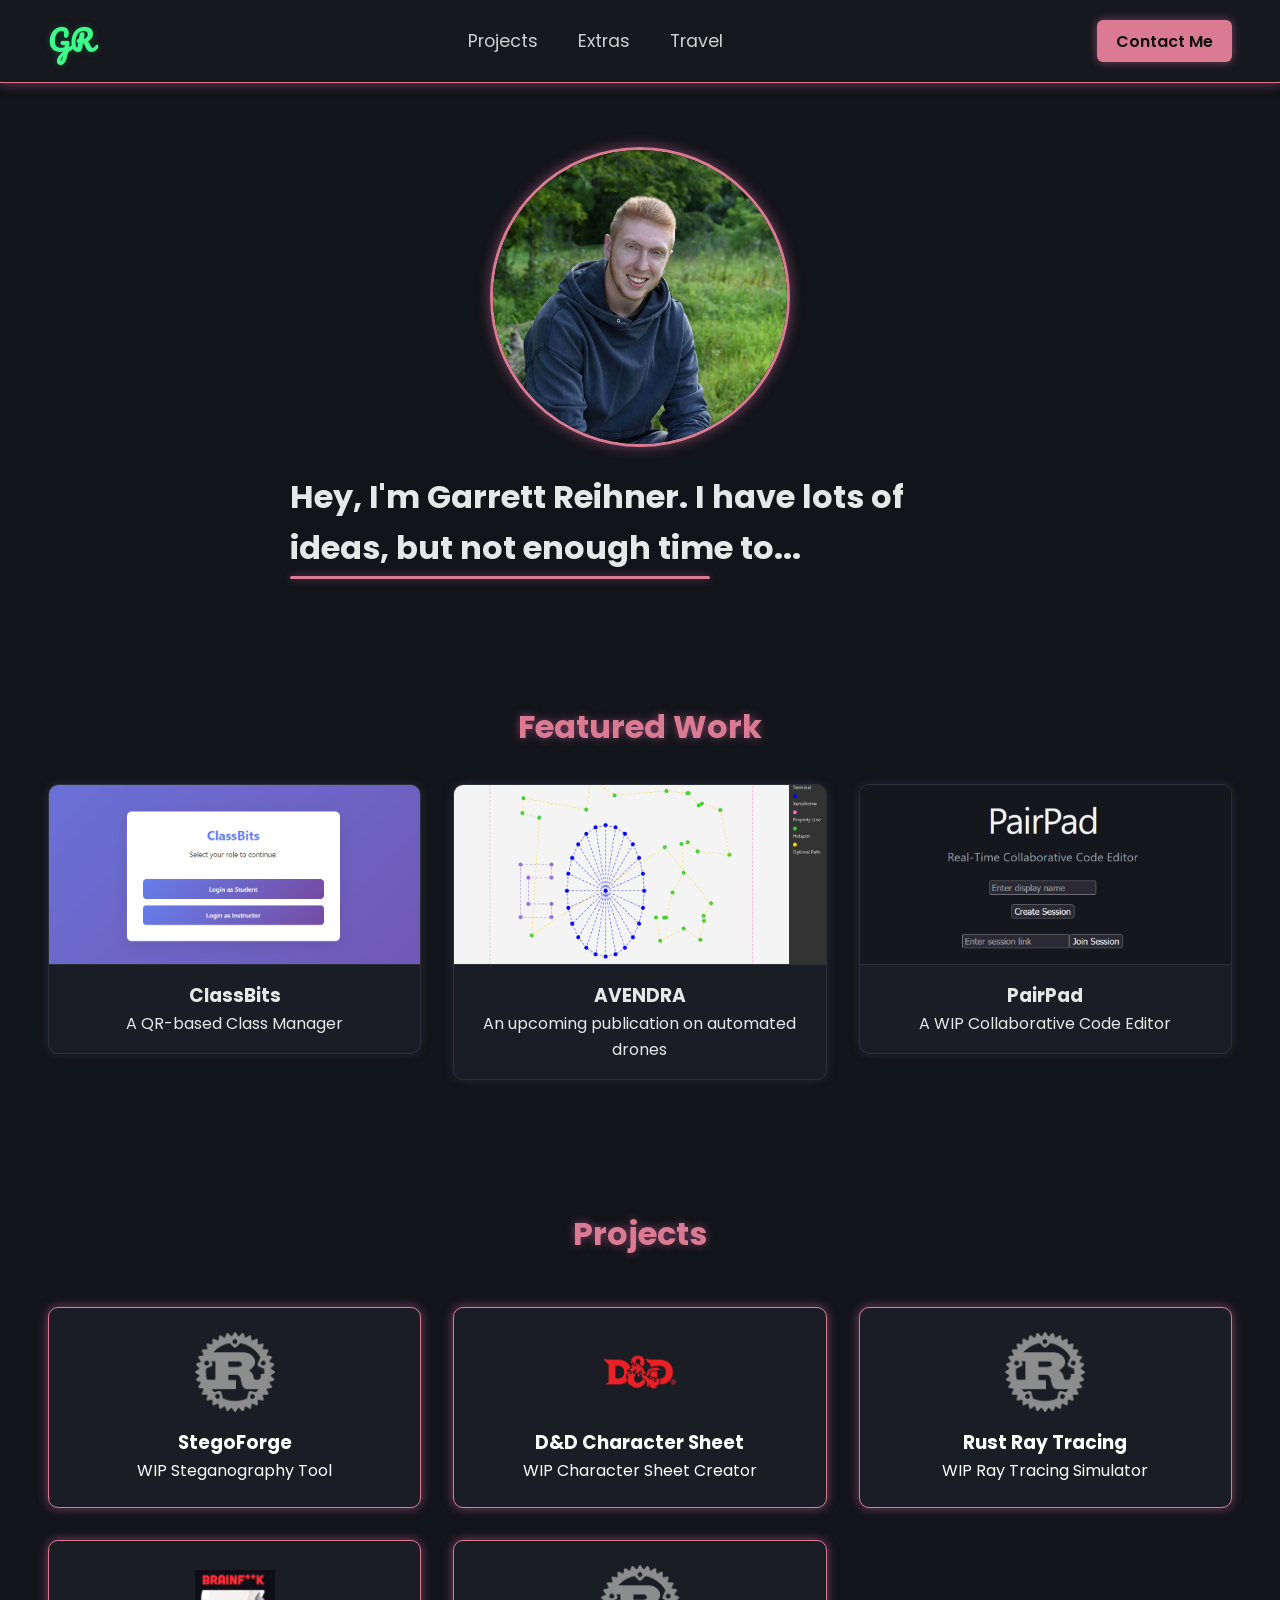
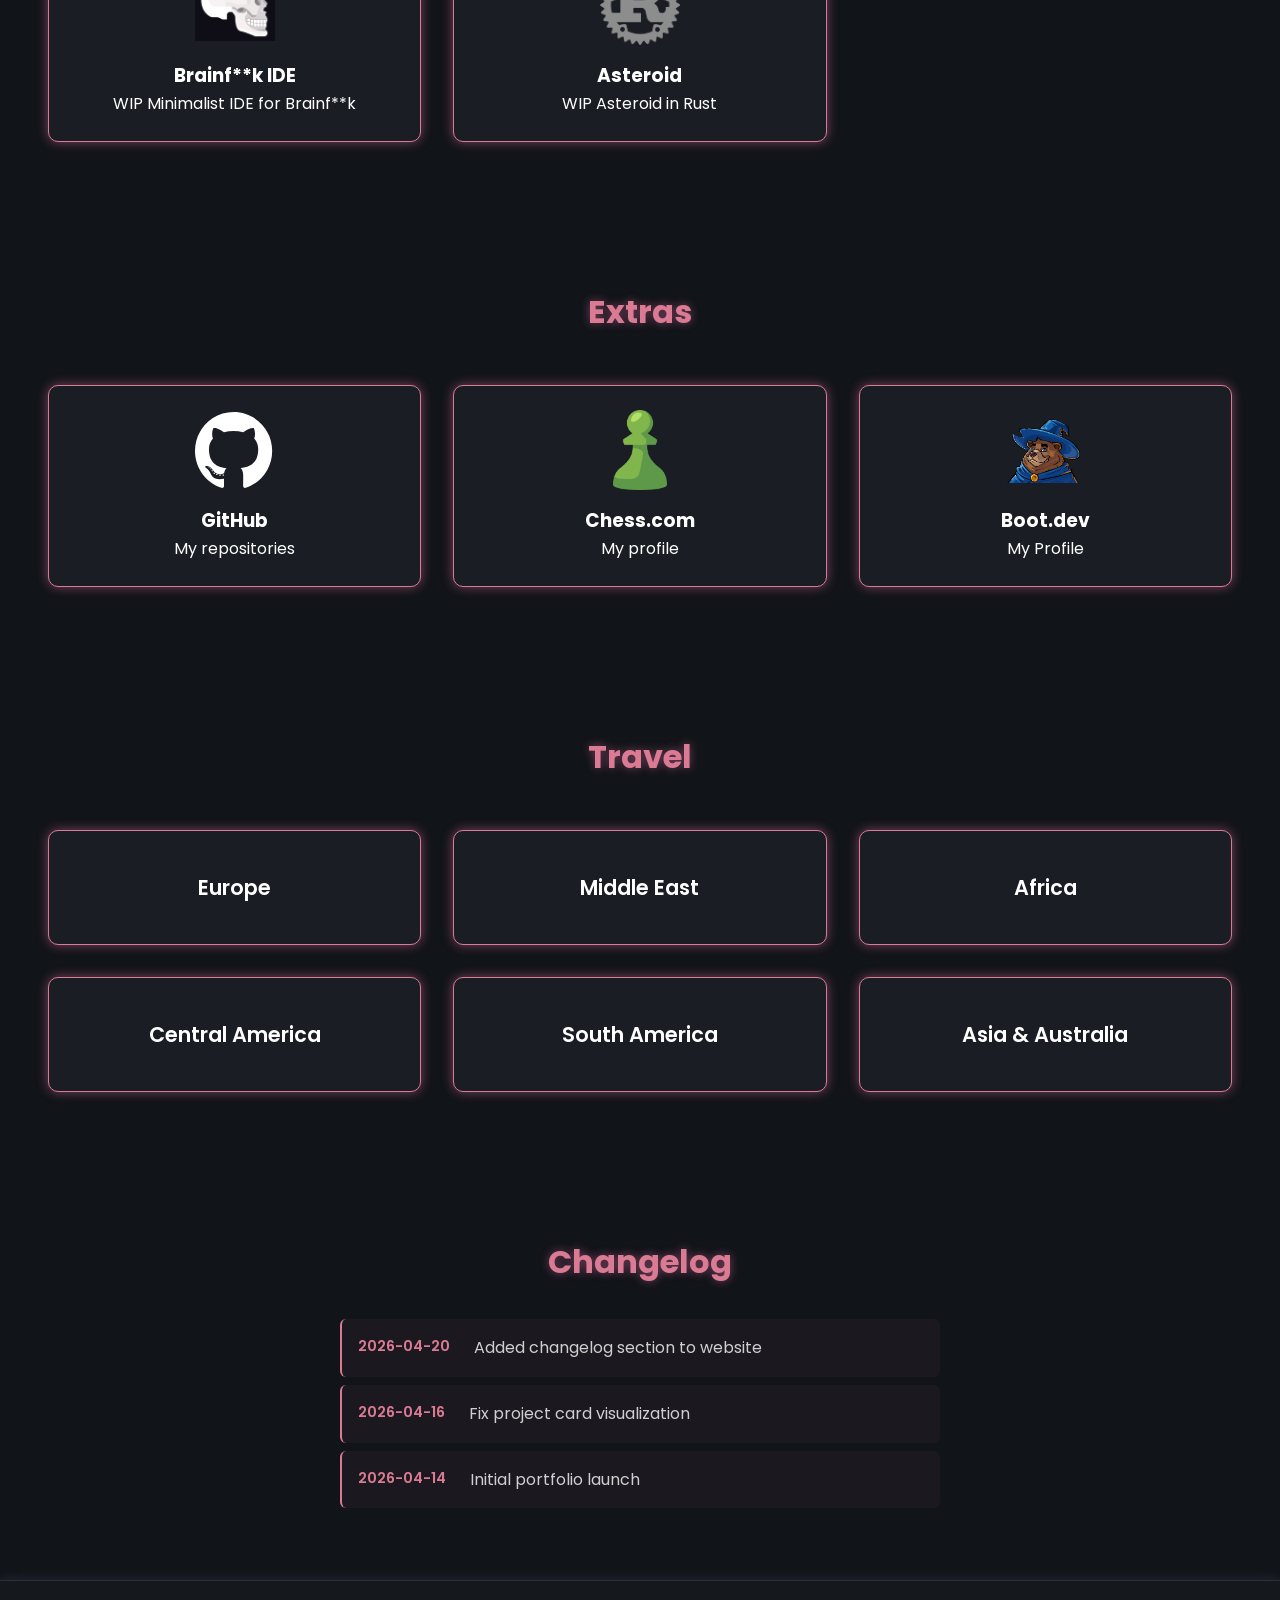
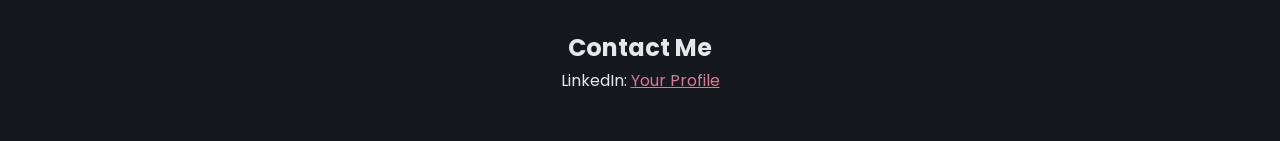
==== index.html @ 6e87d79a "Added a Changelog section" ====
<!DOCTYPE html>
<html lang="en">
<head>
    <meta charset="UTF-8">
    <meta name="viewport" content="width=device-width, initial-scale=1.0">
    <title>Garrett Reihner • Portfolio</title>
    <link rel="stylesheet" href="style.css">
</head>

<body>

    <!-- NAVBAR -->
    <nav class="navbar">
        <div class="nav-left">
            <div class="logo">GR</div>
        </div>

        <ul class="nav-center">
            <li><a href="#projects" class="nav-link">Projects</a></li>
            <li><a href="#extras" class="nav-link">Extras</a></li>
            <li><a href="#travel" class="nav-link">Travel</a></li>
        </ul>

        <div class="nav-right">
            <a href="#contact" class="contact-btn">Contact Me</a>
        </div>
    </nav>

    <!-- HERO SECTION -->
    <header class="hero">
        <div class="hero-content">
            <img src="garrett.jpg" alt="Garrett Reihner" class="hero-photo">
            <h1 class="hero-title">Hey, I'm Garrett Reihner. I have lots of ideas, but not enough time to...</h1>
        </div>
    </header>

    <!-- FEATURED WORK / ABOUT ME -->
    <section id="featured" class="section">
        <h2 class="section-title">Featured Work</h2>

        <div class="featured-grid">
            <a href="https://github.com/SC0R9I0N/qr-class-manager" class="featured-link">
                <div class="featured-card">
                    <img src="classbits.png" class="featured-img">
                    <div class="featured-info">
                        <h3>ClassBits</h3>
                        <p>A QR-based Class Manager</p>
                    </div>
                </div>
            </a>

            <a href="https://github.com/SC0R9I0N/AVENDRA-source-code" class="featured-link">
                <div class="featured-card">
                    <img src="avendra.png" class="featured-img">
                    <div class="featured-info">
                        <h3>AVENDRA</h3>
                        <p>An upcoming publication on automated drones</p>
                    </div>
                </div>
            </a>

            <a href="https://github.com/SC0R9I0N/PairPad" class="featured-link">
                <div class="featured-card">
                    <img src="pairpad.png" class="featured-img">
                    <div class="featured-info">
                        <h3>PairPad</h3>
                        <p>A WIP Collaborative Code Editor</p>
                    </div>
                </div>
            </a>
        </div>
    </section>

    <!-- PROJECTS -->
    <section id="projects" class="section">
        <h2 class="section-title">Projects</h2>

        <div class="card-grid">
            <a href="https://github.com/SC0R9I0N/StegoForge" class="card">
                <img src="rust.png" class="card-logo">
                <h3>StegoForge</h3>
                <p>WIP Steganography Tool</p>
            </a>

            <a href="https://github.com/SC0R9I0N/DND-character-creator" class="card">
                <img src="dnd-logo.png" class="card-logo">
                <h3>D&D Character Sheet</h3>
                <p>WIP Character Sheet Creator</p>
            </a>

            <a href="https://github.com/SC0R9I0N/ray-tracing-rust" class="card">
                <img src="rust.png" class="card-logo">
                <h3>Rust Ray Tracing</h3>
                <p>WIP Ray Tracing Simulator</p>
            </a>

            <a href="https://github.com/SC0R9I0N/Brainfuck-IDE" class="card">
                <img src="brainf.png" class="card-logo">
                <h3>Brainf**k IDE</h3>
                <p>WIP Minimalist IDE for Brainf**k</p>
            </a>

            <a href="https://github.com/SC0R9I0N/asteroid-rust" class="card">
                <img src="rust.png" class="card-logo">
                <h3>Asteroid</h3>
                <p>WIP Asteroid in Rust</p>
            </a>
        </div>
    </section>

    <!-- EXTRAS -->
    <section id="extras" class="section">
        <h2 class="section-title">Extras</h2>

        <div class="card-grid">
            <a href="https://github.com/SC0R9I0N" class="card">
                <img src="github.svg" class="card-logo">
                <h3>GitHub</h3>
                <p>My repositories</p>
            </a>

            <a href="https://www.chess.com/member/sc0r9i0n" class="card">
                <img src="chess.png" class="card-logo">
                <h3>Chess.com</h3>
                <p>My profile</p>
            </a>

            <a href="https://www.boot.dev/u/sc0r9i0n" class="card">
                <img src="bootdev.png" class="card-logo">
                <h3>Boot.dev</h3>
                <p>My Profile</p>
            </a>
        </div>
    </section>

    <!-- TRAVEL -->
    <section id="travel" class="section">
        <h2 class="section-title">Travel</h2>

        <div class="card-grid">
            <a href="work.html" class="card travel-card">Europe</a>
            <a href="work.html" class="card travel-card">Middle East</a>
            <a href="work.html" class="card travel-card">Africa</a>
            <a href="work.html" class="card travel-card">Central America</a>
            <a href="work.html" class="card travel-card">South America</a>
            <a href="work.html" class="card travel-card">Asia & Australia</a>
        </div>
    </section>

    <!-- CHANGELOG -->
    <section id="changelog" class="section">
        <h2 class="section-title">Changelog</h2>

        <div class="changelog">
            <div class="changelog-entry">
                <div class="changelog-date">2026-04-20</div>
                <div class="changelog-description">Added changelog section to website</div>
            </div>
            <div class="changelog-entry">
                <div class="changelog-date">2026-04-16</div>
                <div class="changelog-description">Fix project card visualization</div>
            </div>
            <div class="changelog-entry">
                <div class="changelog-date">2026-04-14</div>
                <div class="changelog-description">Initial portfolio launch</div>
            </div>
        </div>
    </section>

    <!-- CONTACT -->
    <footer id="contact" class="footer">
        <h2>Contact Me</h2>
        <p>LinkedIn: <a href="https://linkedin.com/in/garrett-reihner">Your Profile</a></p>
    </footer>

</body>
</html>
---- style.css ----
@import url('https://fonts.googleapis.com/css2?family=Pacifico&display=swap');
@import url('https://fonts.googleapis.com/css2?family=Poppins:wght@300;400;500;600&display=swap');
/* ------------------------------
   GLOBAL RESET + BASE STYLES
--------------------------------*/
* {
    margin: 0;
    padding: 0;
    box-sizing: border-box;
}

body {
    font-family: "Poppins", sans-serif;
    background: #111418; /* softer charcoal */
    color: #e4e9e7;
    line-height: 1.6;
    overflow-x: hidden;
}

img {
    max-width: 100%;
    display: block;
}

/* Softened neon palette */
:root {
    --soft-pink: #ffb3e1;
    --panel-bg: #1a1d23;
    --panel-border: #2a2f38;
    --rose-neon: #da7b93;
    --rose-glow: rgba(255, 122, 191, 0.45);
    --emerald-green: #3dfc89;
    --green-glow: #1a4a38;
}

/* ------------------------------
   NAVBAR
--------------------------------*/
.navbar {
    width: 100%;
    padding: 1.2rem 3rem;
    display: flex;
    justify-content: space-between;
    align-items: center;
    background: #15181d;
    border-bottom: 1px solid var(--rose-neon);
    box-shadow: 0 0 12px var(--rose-glow);
    position: sticky;
    top: 0;
    z-index: 1000;
}

.logo {
    font-family: "Pacifico", cursive;
    font-size: 1.7rem;
    font-weight: 700;
    color: var(--emerald-green);
    text-shadow: 0 0 6px var(--green-glow);
}

.nav-center {
    list-style: none;
    display: flex;
    gap: 2.5rem;
}

.nav-link {
    color: #d0d0d0;
    text-decoration: none;
    font-size: 1.1rem;
    position: relative;
    transition: 0.3s ease;
}

/* Soft neon underline */
.nav-link::after {
    content: "";
    position: absolute;
    left: 0;
    bottom: -4px;
    width: 0%;
    height: 2px;
    background: var(--rose-neon);
    box-shadow: 0 0 8px var(--rose-glow);
    transition: width 0.3s ease;
}

.nav-link:hover {
    color: var(--rose-neon);
    text-shadow: 0 0 6px var(--rose-neon);
}

.nav-link:hover::after {
    width: 100%;
}

.contact-btn {
    padding: 0.6rem 1.2rem;
    background: var(--rose-neon);
    color: #111;
    border-radius: 6px;
    text-decoration: none;
    font-weight: 600;
    box-shadow: 0 0 10px var(--rose-glow);
    transition: 0.3s ease;
}

.contact-btn:hover {
    background: var(--emerald-green);
    box-shadow: 0 0 14px var(--green-glow);
    transform: translateY(-2px);
}

/* ------------------------------
   HERO SECTION
--------------------------------*/
.hero {
    padding: 4rem 2rem;
    text-align: center;
}

.hero-photo {
    width: 300px;
    height: 300px;
    border-radius: 50%;
    object-fit: cover;
    margin: 0 auto 1.5rem;

    border: 3px solid var(--rose-neon);
    box-shadow: 0 0 14px var(--rose-glow);
}

.hero-title {
    position: relative;
    text-align: left;
    max-width: 700px;
    margin: 0 auto;
}

.hero-title::after {
    content: "";
    position: absolute;
    left: 0;
    bottom: -6px;
    width: 60%;
    height: 3px;
    background: var(--rose-neon);
    box-shadow: 0 0 8px var(--rose-glow);
    border-radius: 2px;
}


/* ------------------------------
   SECTION TITLES
--------------------------------*/
.section {
    padding: 4rem 3rem;
}

.section-title {
    text-align: center;
    font-size: 2rem;
    margin-bottom: 2rem;
    color: var(--rose-neon);
    text-shadow: 0 0 10px var(--rose-glow);
}

/* ------------------------------
   FEATURED WORK
--------------------------------*/
.about-summary {
    text-align: center;
    max-width: 700px;
    margin: 0 auto 3rem;
    color: #cfcfcf;
}

.featured-grid {
    display: grid;
    grid-template-columns: repeat(auto-fit, minmax(260px, 1fr));
    gap: 2rem;
}

.featured-card {
    background: var(--panel-bg);
    border: 1px solid var(--panel-border);
    border-radius: 10px;
    overflow: hidden;
    transition: 0.25s ease;
    box-shadow: 0 0 12px rgba(185, 146, 255, 0.15);
}

.featured-link {
    text-decoration: none;
    color: inherit;
    display: block;
}

.featured-card:hover {
    transform: translateY(-6px);
    box-shadow: 0 0 18px rgba(185, 146, 255, 0.25);
}

.featured-img {
    width: 100%;
    height: 180px;
    object-fit: cover;
    border-bottom: 1px solid var(--panel-border);
}

.featured-info {
    padding: 1rem;
    text-align: center;
}

/* ------------------------------
   PROJECT / EXTRAS / TRAVEL CARDS
--------------------------------*/
.card-grid {
    display: grid;
    grid-template-columns: repeat(3, 1fr);
    gap: 2rem;
    padding: 1rem 0;
}

.card {
    text-decoration: none;
    color: #fff;
    text-align: center;
    padding: 1.5rem;
    border-radius: 10px;

    background: var(--panel-bg);
    border: 1px solid var(--rose-neon);
    box-shadow: 0 0 12px var(--rose-glow);

    transition: 0.25s ease;
}

.card:hover {
    transform: translateY(-6px);
    border-color: var(--emerald-green);
    box-shadow: 0 0 18px var(--green-glow);
}

.card-logo {
    width: 80px;
    height: 80px;
    margin: 0 auto 1rem;
    object-fit: contain;
}

.travel-card {
    font-size: 1.3rem;
    padding: 2.5rem 1rem;
    font-weight: 600;
}

/* CHANGELOG */
.changelog {
    max-width: 600px;
    margin: 0 auto;
}

.changelog-entry {
    display: flex;
    gap: 1.5rem;
    padding: 1rem;
    border-left: 2px solid var(--rose-neon);
    margin-bottom: 0.5rem;
    background: rgba(218, 123, 147, 0.05);
    border-radius: 6px;
}

.changelog-date {
    font-weight: 600;
    color: var(--rose-neon);
    white-space: nowrap;
    font-size: 0.9rem;
}

.changelog-description {
    color: #cfcfcf;
}

/* ------------------------------
   FOOTER
--------------------------------*/
.footer {
    padding: 3rem;
    text-align: center;
    background: #15181d;
    border-top: 1px solid var(--panel-border);
    box-shadow: 0 0 12px rgba(185, 146, 255, 0.15);
}

.footer a {
    color: var(--rose-neon);
    text-decoration: underline;
}

/* ------------------------------
   RESPONSIVE TWEAKS
--------------------------------*/
@media (max-width: 768px) {
    .navbar {
        flex-direction: column;
        gap: 1rem;
    }

    .nav-center {
        gap: 1.5rem;
    }

    .hero-title {
        font-size: 1.4rem;
    }
}

@media (max-width: 900px) {
    .card-grid {
        grid-template-columns: repeat(2, 1fr);
    }
}

@media (max-width: 600px) {
    .card-grid {
        grid-template-columns: 1fr;
    }
}
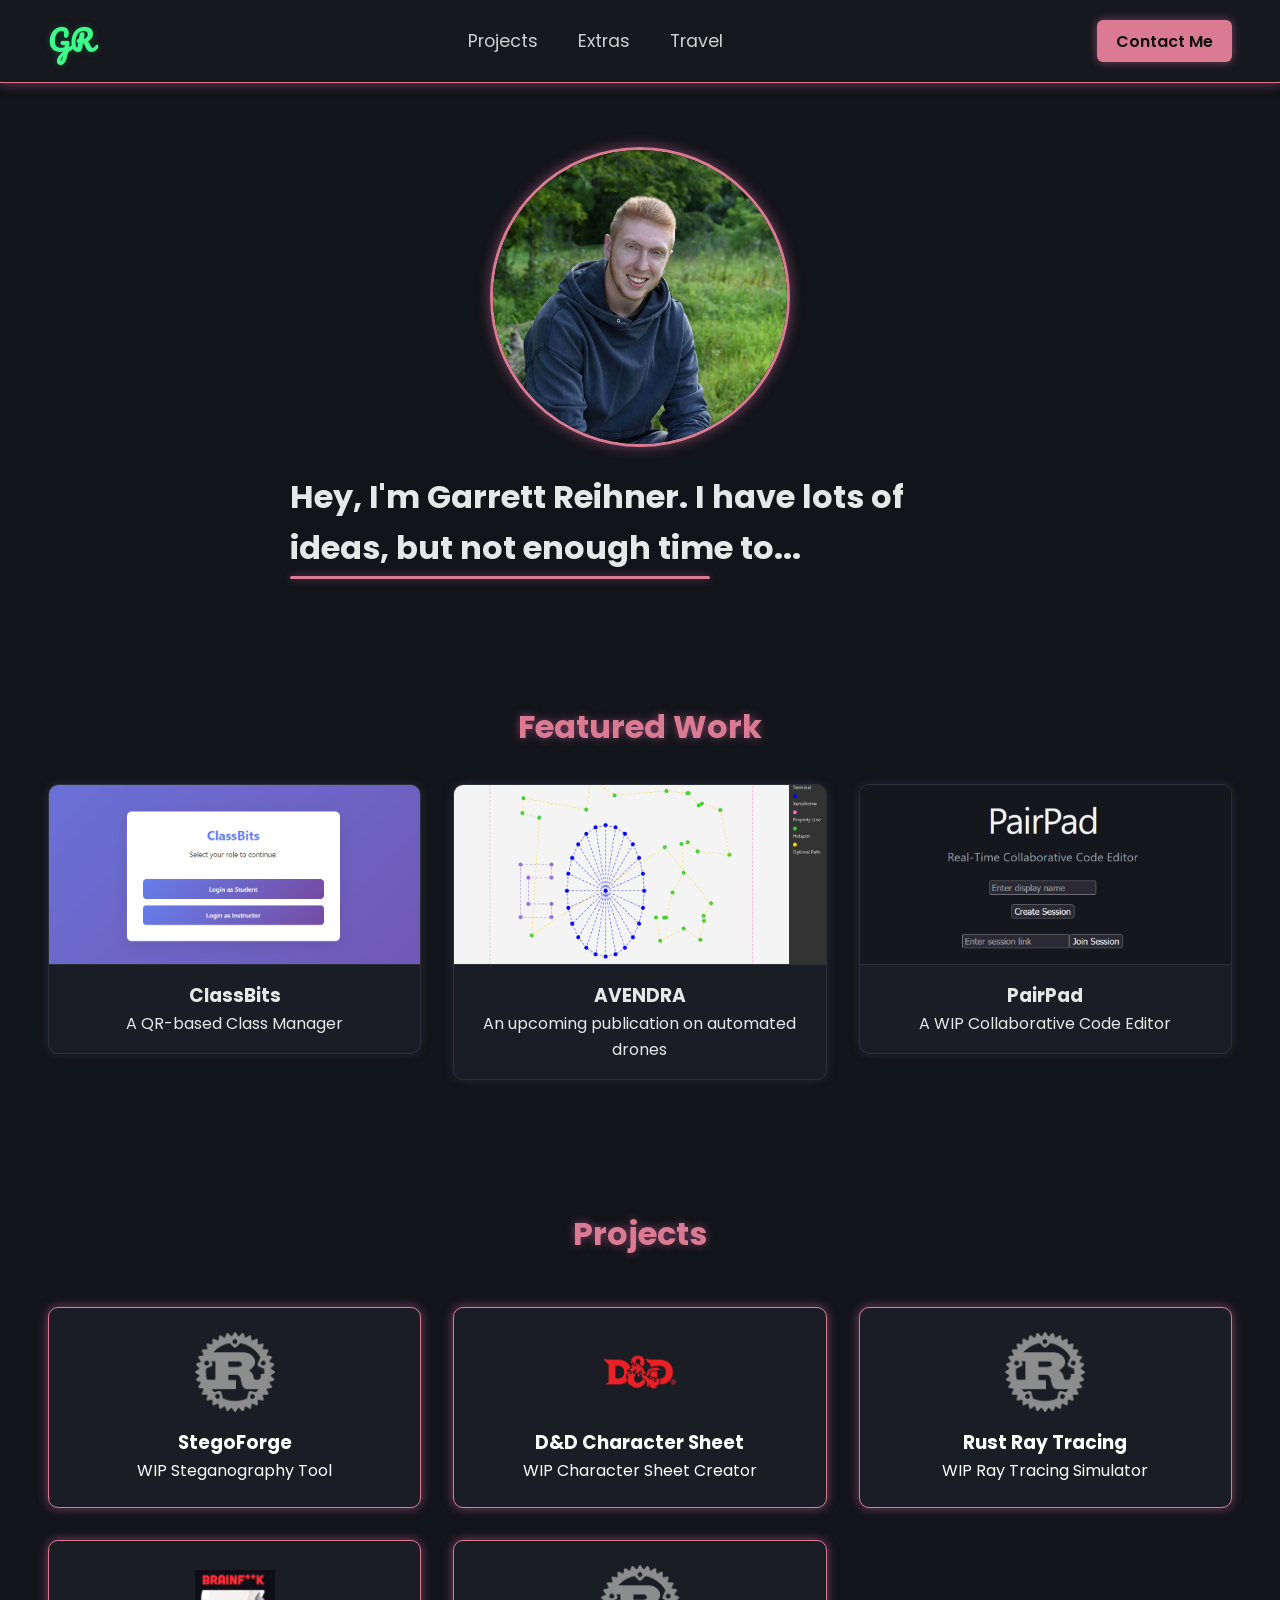
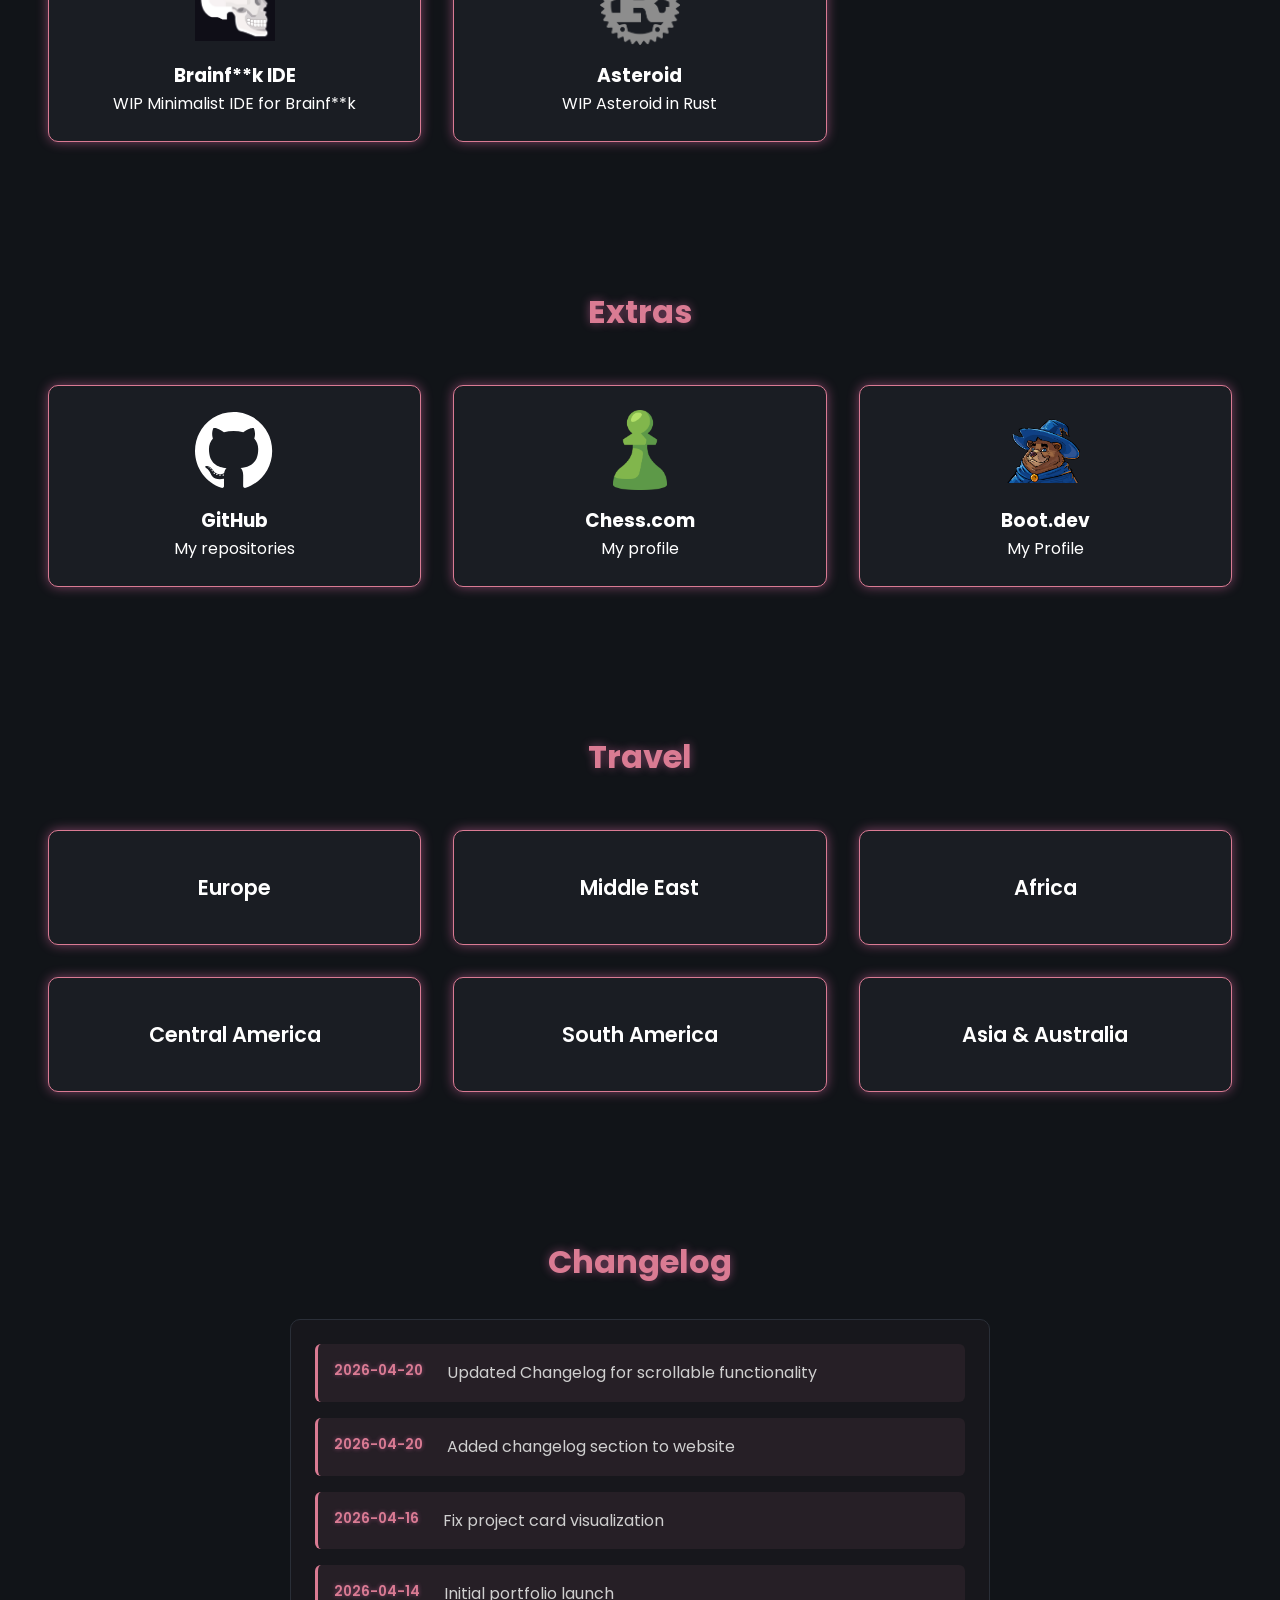
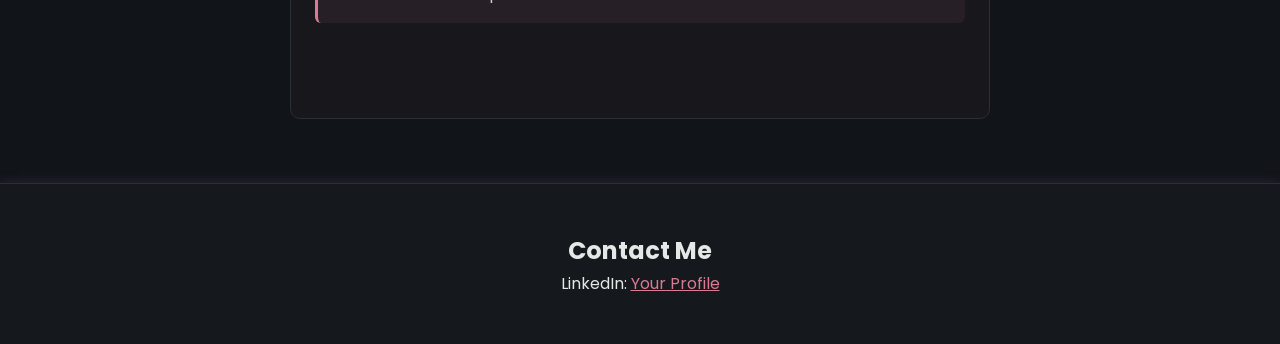
==== commit c6413ee3: "Updated Changelog to have scrolling feature" ====
--- a/index.html
+++ b/index.html
@@ -151,18 +151,24 @@
     <section id="changelog" class="section">
         <h2 class="section-title">Changelog</h2>
 
-        <div class="changelog">
-            <div class="changelog-entry">
-                <div class="changelog-date">2026-04-20</div>
-                <div class="changelog-description">Added changelog section to website</div>
-            </div>
-            <div class="changelog-entry">
-                <div class="changelog-date">2026-04-16</div>
-                <div class="changelog-description">Fix project card visualization</div>
-            </div>
-            <div class="changelog-entry">
-                <div class="changelog-date">2026-04-14</div>
-                <div class="changelog-description">Initial portfolio launch</div>
+        <div class="changelog-scroll-container">
+            <div class="changelog">
+                <div class="changelog-entry">
+                    <div class="changelog-date">2026-04-20</div>
+                    <div class="changelog-description">Updated Changelog for scrollable functionality</div>
+                </div>
+                <div class="changelog-entry">
+                    <div class="changelog-date">2026-04-20</div>
+                    <div class="changelog-description">Added changelog section to website</div>
+                </div>
+                <div class="changelog-entry">
+                    <div class="changelog-date">2026-04-16</div>
+                    <div class="changelog-description">Fix project card visualization</div>
+                </div>
+                <div class="changelog-entry">
+                    <div class="changelog-date">2026-04-14</div>
+                    <div class="changelog-description">Initial portfolio launch</div>
+                </div>
             </div>
         </div>
     </section>
--- a/style.css
+++ b/style.css
@@ -257,30 +257,75 @@
 }
 
 /* CHANGELOG */
+.changelog-scroll-container {
+    max-width: 700px;
+    margin: 0 auto;
+    height: 400px;
+    overflow-y: scroll;
+    border: 1px solid var(--panel-border);
+    border-radius: 10px;
+    background: rgba(218, 123, 147, 0.03);
+    padding: 1.5rem;
+
+    /* Custom scrollbar styling */
+    scrollbar-width: thin;
+    scrollbar-color: var(--rose-neon) rgba(218, 123, 147, 0.1);
+}
+
+/* Webkit browsers (Chrome, Safari, Edge) */
+.changelog-scroll-container::-webkit-scrollbar {
+    width: 8px;
+}
+
+.changelog-scroll-container::-webkit-scrollbar-track {
+    background: rgba(218, 123, 147, 0.1);
+    border-radius: 10px;
+}
+
+.changelog-scroll-container::-webkit-scrollbar-thumb {
+    background: var(--rose-neon);
+    border-radius: 10px;
+    box-shadow: 0 0 8px var(--rose-glow);
+}
+
+.changelog-scroll-container::-webkit-scrollbar-thumb:hover {
+    background: var(--emerald-green);
+}
+
 .changelog {
-    max-width: 600px;
-    margin: 0 auto;
+    display: flex;
+    flex-direction: column;
+    gap: 1rem;
 }
 
 .changelog-entry {
     display: flex;
     gap: 1.5rem;
     padding: 1rem;
-    border-left: 2px solid var(--rose-neon);
-    margin-bottom: 0.5rem;
-    background: rgba(218, 123, 147, 0.05);
+    border-left: 3px solid var(--rose-neon);
+    background: rgba(218, 123, 147, 0.08);
     border-radius: 6px;
+    transition: 0.25s ease;
+    flex-shrink: 0;
+}
+
+.changelog-entry:hover {
+    background: rgba(218, 123, 147, 0.15);
+    transform: translateX(4px);
+    box-shadow: 0 0 12px var(--rose-glow);
 }
 
 .changelog-date {
     font-weight: 600;
     color: var(--rose-neon);
     white-space: nowrap;
-    font-size: 0.9rem;
+    font-size: 0.85rem;
+    text-shadow: 0 0 4px var(--rose-glow);
 }
 
 .changelog-description {
     color: #cfcfcf;
+    margin: 0;
 }
 
 /* ------------------------------
@@ -327,4 +372,16 @@
     .card-grid {
         grid-template-columns: 1fr;
     }
+}
+
+@media (max-width: 768px) {
+    .changelog-scroll-container {
+        height: 300px;
+        padding: 1rem;
+    }
+
+    .changelog-entry {
+        flex-direction: column;
+        gap: 0.5rem;
+    }
 }
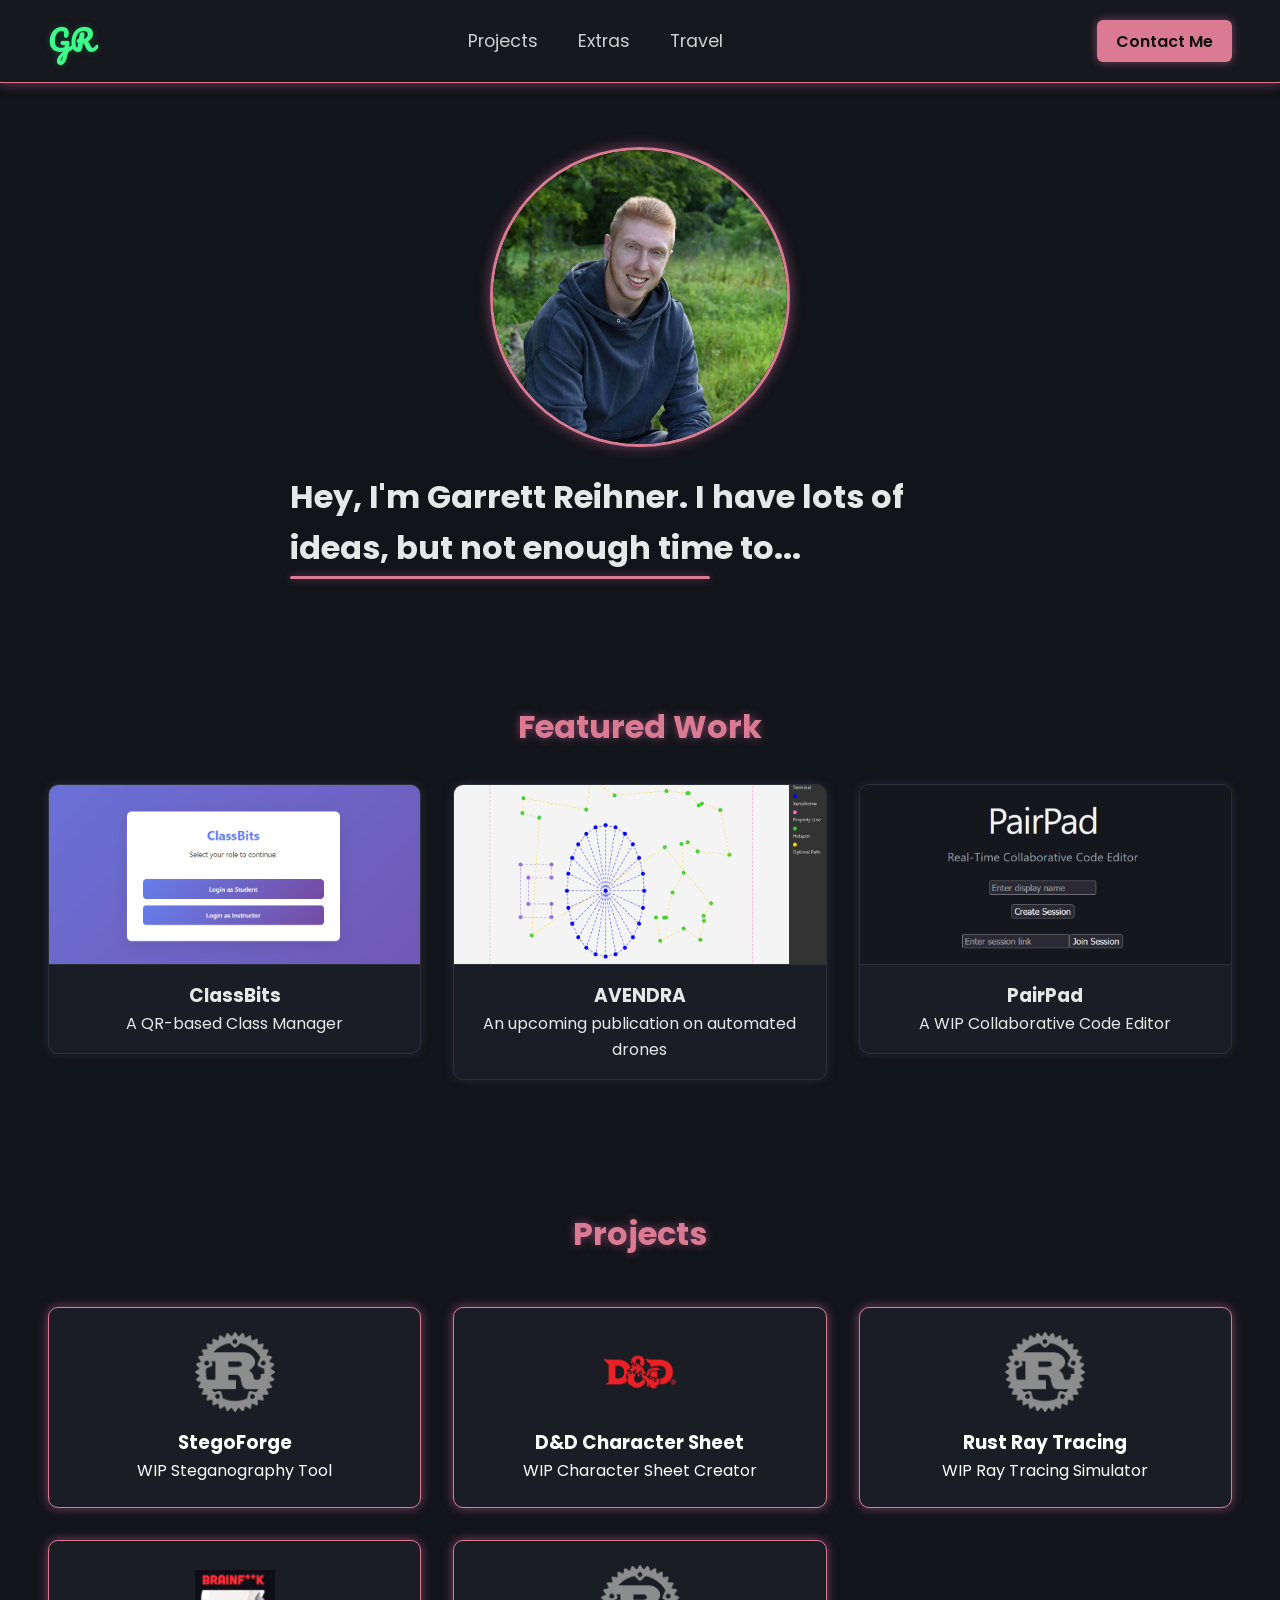
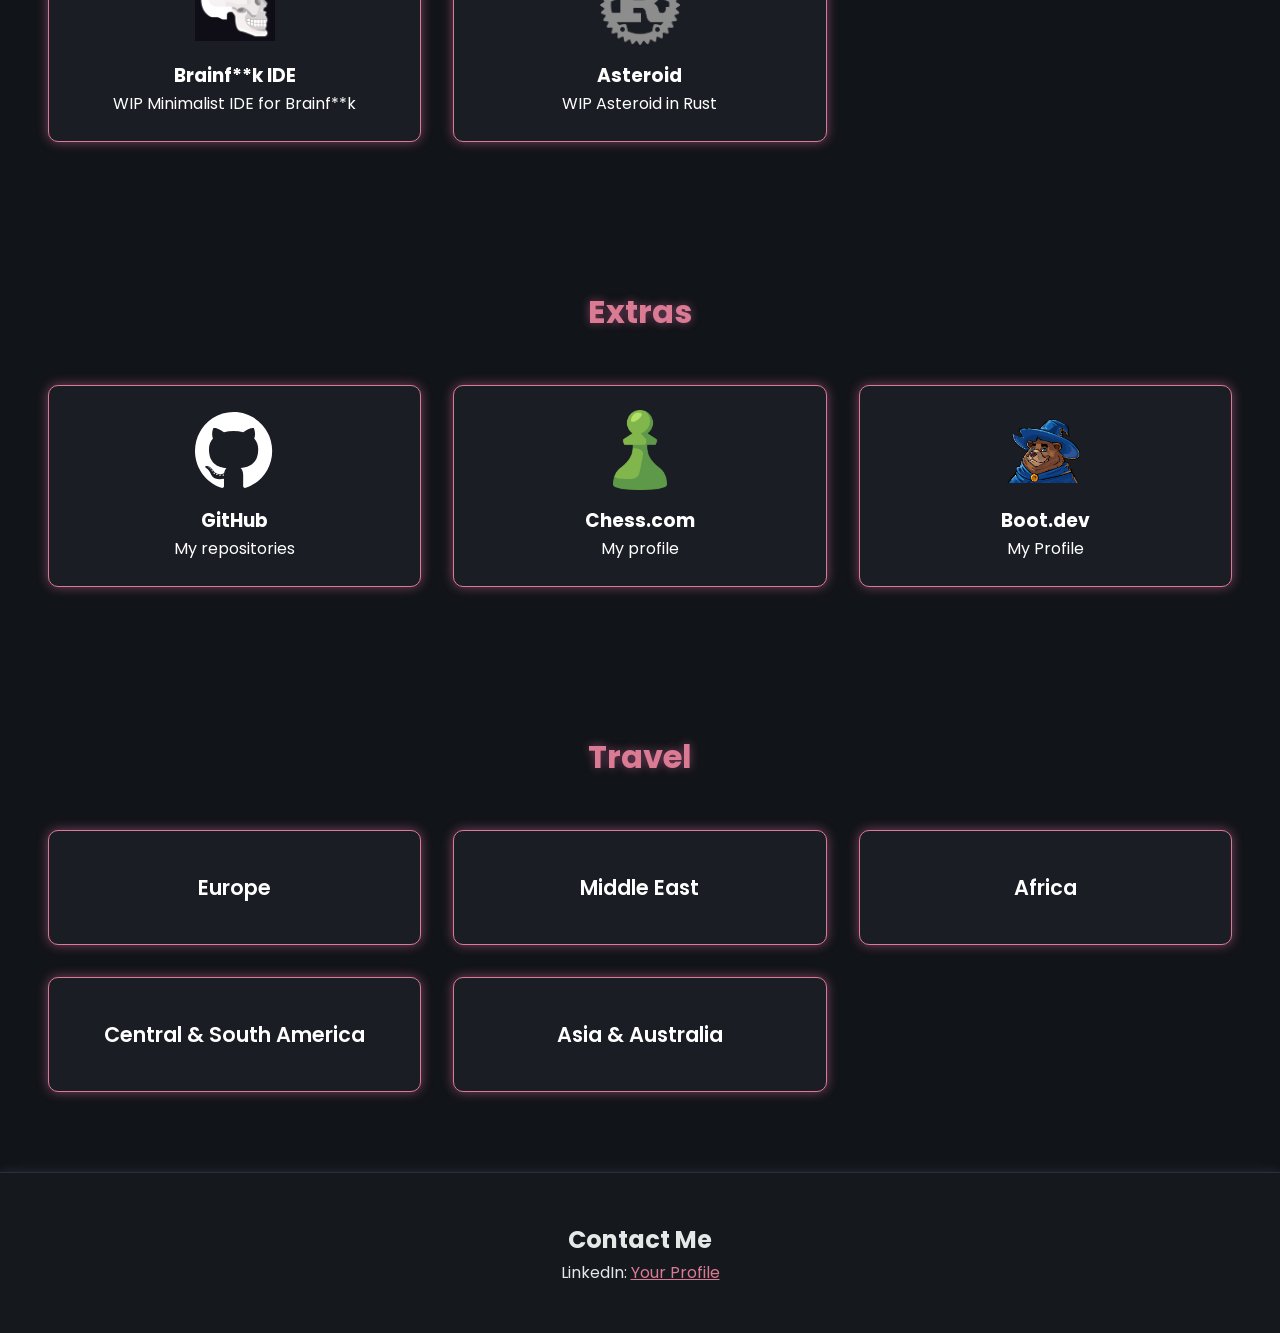
==== commit c05fc9c6: "Added Card Popup Functionality" ====
--- a/index.html
+++ b/index.html
@@ -39,7 +39,12 @@
         <h2 class="section-title">Featured Work</h2>
 
         <div class="featured-grid">
-            <a href="https://github.com/SC0R9I0N/qr-class-manager" class="featured-link">
+            <div class="featured-link project-card-btn" role="button" tabindex="0"
+                 data-project-title="ClassBits"
+                 data-project-image="classbits.png"
+                 data-project-description="A QR-based Class Manager for efficiently tracking attendance using QR codes. Streamline your classroom management with real-time attendance tracking and easy-to-use interface."
+                 data-project-techs="React,Node.js,QR Code,Database"
+                 data-project-repo="https://github.com/SC0R9I0N/qr-class-manager">
                 <div class="featured-card">
                     <img src="classbits.png" class="featured-img">
                     <div class="featured-info">
@@ -47,9 +52,16 @@
                         <p>A QR-based Class Manager</p>
                     </div>
                 </div>
-            </a>
-
-            <a href="https://github.com/SC0R9I0N/AVENDRA-source-code" class="featured-link">
+            </div>
+
+            <div class="featured-link project-card-btn" role="button" tabindex="0"
+                 data-project-title="AVENDRA"
+                 data-project-image="avendra.png"
+                 data-project-description="An upcoming publication on automated drones. Explore the cutting-edge research and development in autonomous drone technology, covering everything from hardware design to advanced software algorithms."
+                 data-project-techs="Python,Robotics,Computer Vision,Autonomous Systems"
+                 data-project-repo="https://github.com/SC0R9I0N/AVENDRA-source-code"
+                 data-project-is-publication="true"
+                 data-project-published="false">
                 <div class="featured-card">
                     <img src="avendra.png" class="featured-img">
                     <div class="featured-info">
@@ -57,9 +69,14 @@
                         <p>An upcoming publication on automated drones</p>
                     </div>
                 </div>
-            </a>
-
-            <a href="https://github.com/SC0R9I0N/PairPad" class="featured-link">
+            </div>
+
+            <div class="featured-link project-card-btn" role="button" tabindex="0"
+                 data-project-title="PairPad"
+                 data-project-image="pairpad.png"
+                 data-project-description="A WIP Collaborative Code Editor enabling real-time pair programming with multiple developers. Share code, see live edits, and collaborate seamlessly on coding projects."
+                 data-project-techs="WebSockets,JavaScript,React,Real-time Sync"
+                 data-project-repo="https://github.com/SC0R9I0N/PairPad">
                 <div class="featured-card">
                     <img src="pairpad.png" class="featured-img">
                     <div class="featured-info">
@@ -67,7 +84,7 @@
                         <p>A WIP Collaborative Code Editor</p>
                     </div>
                 </div>
-            </a>
+            </div>
         </div>
     </section>
 
@@ -76,35 +93,62 @@
         <h2 class="section-title">Projects</h2>
 
         <div class="card-grid">
-            <a href="https://github.com/SC0R9I0N/StegoForge" class="card">
+            <div class="card project-card-btn" role="button" tabindex="0"
+                 data-project-title="StegoForge"
+                 data-project-image="rust.png"
+                 data-project-description="WIP Steganography Tool for encoding and decoding hidden messages within files. Built with advanced cryptographic techniques for secure data hiding."
+                 data-project-techs="Rust,Cryptography,File I/O,Algorithms"
+                 data-project-repo="https://github.com/SC0R9I0N/StegoForge">
                 <img src="rust.png" class="card-logo">
                 <h3>StegoForge</h3>
                 <p>WIP Steganography Tool</p>
-            </a>
-
-            <a href="https://github.com/SC0R9I0N/DND-character-creator" class="card">
+            </div>
+
+            <div class="card project-card-btn" role="button" tabindex="0"
+                 data-project-title="D&D Character Sheet"
+                 data-project-image="dnd-logo.png"
+                 data-project-description="WIP Character Sheet Creator for D&D campaigns. Easily create, manage, and track your characters with an intuitive interface."
+                 data-project-techs="React,Database,Game Logic,UI/UX"
+                 data-project-repo="https://github.com/SC0R9I0N/DND-character-creator">
                 <img src="dnd-logo.png" class="card-logo">
                 <h3>D&D Character Sheet</h3>
                 <p>WIP Character Sheet Creator</p>
-            </a>
-
-            <a href="https://github.com/SC0R9I0N/ray-tracing-rust" class="card">
+            </div>
+
+            <div class="card project-card-btn" role="button" tabindex="0"
+                 data-project-title="Rust Ray Tracing"
+                 data-project-image="rust.png"
+                 data-project-description="WIP Ray Tracing Simulator written in Rust. Explore the fundamentals of ray tracing and rendering with high-performance Rust code."
+                 data-project-techs="Rust,Graphics,Ray Tracing,Performance"
+                 data-project-repo="https://github.com/SC0R9I0N/ray-tracing-rust">
                 <img src="rust.png" class="card-logo">
                 <h3>Rust Ray Tracing</h3>
                 <p>WIP Ray Tracing Simulator</p>
-            </a>
-
-            <a href="https://github.com/SC0R9I0N/Brainfuck-IDE" class="card">
+            </div>
+        </div>
+
+        <div class="card-grid">
+            <div class="card project-card-btn" role="button" tabindex="0"
+                 data-project-title="Brainf**k IDE"
+                 data-project-image="brainf.png"
+                 data-project-description="WIP Minimalist IDE for Brainf**k language. A lightweight editor with syntax highlighting and execution capabilities."
+                 data-project-techs="JavaScript,IDE,Interpreter,Brainf**k"
+                 data-project-repo="https://github.com/SC0R9I0N/Brainfuck-IDE">
                 <img src="brainf.png" class="card-logo">
                 <h3>Brainf**k IDE</h3>
                 <p>WIP Minimalist IDE for Brainf**k</p>
-            </a>
-
-            <a href="https://github.com/SC0R9I0N/asteroid-rust" class="card">
+            </div>
+
+            <div class="card project-card-btn" role="button" tabindex="0"
+                 data-project-title="Asteroid"
+                 data-project-image="rust.png"
+                 data-project-description="WIP Asteroid game built with Rust. A classic arcade-style game featuring physics-based gameplay and smooth graphics."
+                 data-project-techs="Rust,Game Dev,Graphics,Physics"
+                 data-project-repo="https://github.com/SC0R9I0N/asteroid-rust">
                 <img src="rust.png" class="card-logo">
                 <h3>Asteroid</h3>
                 <p>WIP Asteroid in Rust</p>
-            </a>
+            </div>
         </div>
     </section>
 
@@ -141,35 +185,8 @@
             <a href="work.html" class="card travel-card">Europe</a>
             <a href="work.html" class="card travel-card">Middle East</a>
             <a href="work.html" class="card travel-card">Africa</a>
-            <a href="work.html" class="card travel-card">Central America</a>
-            <a href="work.html" class="card travel-card">South America</a>
+            <a href="work.html" class="card travel-card">Central & South America</a>
             <a href="work.html" class="card travel-card">Asia & Australia</a>
-        </div>
-    </section>
-
-    <!-- CHANGELOG -->
-    <section id="changelog" class="section">
-        <h2 class="section-title">Changelog</h2>
-
-        <div class="changelog-scroll-container">
-            <div class="changelog">
-                <div class="changelog-entry">
-                    <div class="changelog-date">2026-04-20</div>
-                    <div class="changelog-description">Updated Changelog for scrollable functionality</div>
-                </div>
-                <div class="changelog-entry">
-                    <div class="changelog-date">2026-04-20</div>
-                    <div class="changelog-description">Added changelog section to website</div>
-                </div>
-                <div class="changelog-entry">
-                    <div class="changelog-date">2026-04-16</div>
-                    <div class="changelog-description">Fix project card visualization</div>
-                </div>
-                <div class="changelog-entry">
-                    <div class="changelog-date">2026-04-14</div>
-                    <div class="changelog-description">Initial portfolio launch</div>
-                </div>
-            </div>
         </div>
     </section>
 
@@ -179,5 +196,30 @@
         <p>LinkedIn: <a href="https://linkedin.com/in/garrett-reihner">Your Profile</a></p>
     </footer>
 
+    <!-- PROJECT MODAL -->
+    <div id="projectModal" class="modal-backdrop" style="display: none;">
+        <div class="modal-content">
+            <button class="modal-close" aria-label="Close modal">&times;</button>
+            
+            <img id="modalImage" src="" alt="Project" class="modal-image">
+            
+            <div class="modal-body">
+                <h2 id="modalTitle"></h2>
+                <p id="modalDescription"></p>
+                
+                <div class="tech-stack">
+                    <h3>Technologies</h3>
+                    <div id="techBoxes" class="tech-boxes"></div>
+                </div>
+                
+                <div class="button-container">
+                    <a id="modalRepoBtn" href="" target="_blank" class="repo-button">View Repository</a>
+                    <a id="modalPublicationBtn" href="" target="_blank" class="repo-button publication-button" style="display: none;">View Publication</a>
+                </div>
+            </div>
+        </div>
+    </div>
+
+    <script src="script.js"></script>
 </body>
 </html>
--- a/style.css
+++ b/style.css
@@ -256,78 +256,6 @@
     font-weight: 600;
 }
 
-/* CHANGELOG */
-.changelog-scroll-container {
-    max-width: 700px;
-    margin: 0 auto;
-    height: 400px;
-    overflow-y: scroll;
-    border: 1px solid var(--panel-border);
-    border-radius: 10px;
-    background: rgba(218, 123, 147, 0.03);
-    padding: 1.5rem;
-
-    /* Custom scrollbar styling */
-    scrollbar-width: thin;
-    scrollbar-color: var(--rose-neon) rgba(218, 123, 147, 0.1);
-}
-
-/* Webkit browsers (Chrome, Safari, Edge) */
-.changelog-scroll-container::-webkit-scrollbar {
-    width: 8px;
-}
-
-.changelog-scroll-container::-webkit-scrollbar-track {
-    background: rgba(218, 123, 147, 0.1);
-    border-radius: 10px;
-}
-
-.changelog-scroll-container::-webkit-scrollbar-thumb {
-    background: var(--rose-neon);
-    border-radius: 10px;
-    box-shadow: 0 0 8px var(--rose-glow);
-}
-
-.changelog-scroll-container::-webkit-scrollbar-thumb:hover {
-    background: var(--emerald-green);
-}
-
-.changelog {
-    display: flex;
-    flex-direction: column;
-    gap: 1rem;
-}
-
-.changelog-entry {
-    display: flex;
-    gap: 1.5rem;
-    padding: 1rem;
-    border-left: 3px solid var(--rose-neon);
-    background: rgba(218, 123, 147, 0.08);
-    border-radius: 6px;
-    transition: 0.25s ease;
-    flex-shrink: 0;
-}
-
-.changelog-entry:hover {
-    background: rgba(218, 123, 147, 0.15);
-    transform: translateX(4px);
-    box-shadow: 0 0 12px var(--rose-glow);
-}
-
-.changelog-date {
-    font-weight: 600;
-    color: var(--rose-neon);
-    white-space: nowrap;
-    font-size: 0.85rem;
-    text-shadow: 0 0 4px var(--rose-glow);
-}
-
-.changelog-description {
-    color: #cfcfcf;
-    margin: 0;
-}
-
 /* ------------------------------
    FOOTER
 --------------------------------*/
@@ -342,6 +270,185 @@
 .footer a {
     color: var(--rose-neon);
     text-decoration: underline;
+}
+
+/* ------------------------------
+   MODAL / POPUP
+--------------------------------*/
+.modal-backdrop {
+    position: fixed;
+    top: 0;
+    left: 0;
+    width: 100%;
+    height: 100%;
+    background: rgba(0, 0, 0, 0.6);
+    backdrop-filter: blur(5px);
+    z-index: 2000;
+    display: flex;
+    justify-content: center;
+    align-items: center;
+}
+
+.modal-content {
+    position: relative;
+    background: var(--panel-bg);
+    border: 1px solid var(--panel-border);
+    border-radius: 12px;
+    width: 90%;
+    max-width: 500px;
+    max-height: 90vh;
+    overflow-y: auto;
+    box-shadow: 0 0 30px rgba(255, 122, 191, 0.3);
+    animation: modalSlideIn 0.3s ease;
+}
+
+@keyframes modalSlideIn {
+    from {
+        opacity: 0;
+        transform: scale(0.95);
+    }
+    to {
+        opacity: 1;
+        transform: scale(1);
+    }
+}
+
+.modal-close {
+    position: absolute;
+    top: 1rem;
+    right: 1rem;
+    background: transparent;
+    border: none;
+    font-size: 2rem;
+    color: var(--rose-neon);
+    cursor: pointer;
+    z-index: 2001;
+    transition: 0.2s ease;
+}
+
+.modal-close:hover {
+    color: var(--emerald-green);
+    text-shadow: 0 0 8px var(--green-glow);
+}
+
+.modal-image {
+    width: 100%;
+    height: 250px;
+    object-fit: cover;
+    border-bottom: 1px solid var(--panel-border);
+}
+
+.modal-body {
+    padding: 2rem;
+}
+
+.modal-body h2 {
+    color: var(--rose-neon);
+    text-shadow: 0 0 8px var(--rose-glow);
+    margin-bottom: 1rem;
+    font-size: 1.8rem;
+}
+
+.modal-body p {
+    color: #d0d0d0;
+    line-height: 1.6;
+    margin-bottom: 1.5rem;
+    font-size: 0.95rem;
+}
+
+.tech-stack {
+    margin-bottom: 1.5rem;
+}
+
+.tech-stack h3 {
+    color: var(--rose-neon);
+    margin-bottom: 0.8rem;
+    font-size: 1.1rem;
+}
+
+.tech-boxes {
+    display: flex;
+    flex-wrap: wrap;
+    gap: 0.6rem;
+    margin-bottom: 1.5rem;
+}
+
+.tech-box {
+    background: var(--green-glow);
+    color: var(--emerald-green);
+    padding: 0.5rem 1rem;
+    border-radius: 6px;
+    font-size: 0.85rem;
+    border: 1px solid var(--emerald-green);
+    box-shadow: 0 0 8px rgba(61, 252, 137, 0.3);
+}
+
+.repo-button {
+    display: block;
+    background: var(--rose-neon);
+    color: #111;
+    padding: 0.7rem 1.5rem;
+    border-radius: 6px;
+    text-decoration: none;
+    font-weight: 600;
+    box-shadow: 0 0 12px var(--rose-glow);
+    transition: 0.3s ease;
+    cursor: pointer;
+    border: none;
+    font-size: 1rem;
+    text-align: center;
+    width: 100%;
+}
+
+.repo-button:hover {
+    background: var(--emerald-green);
+    box-shadow: 0 0 16px var(--green-glow);
+    transform: translateY(-2px);
+}
+
+.button-container {
+    display: flex;
+    flex-direction: column;
+    gap: 0.8rem;
+    width: 100%;
+}
+
+.publication-button {
+    width: 100%;
+}
+
+.publication-button.disabled {
+    background: #555;
+    color: #999;
+    box-shadow: none;
+    cursor: not-allowed;
+    opacity: 0.6;
+}
+
+.publication-button.disabled:hover {
+    background: #555;
+    box-shadow: none;
+    transform: none;
+}
+
+/* Make cards clickable */
+.featured-link {
+    cursor: pointer;
+    display: block;
+}
+
+.project-card-btn {
+    cursor: pointer;
+}
+
+.project-card-btn:focus {
+    outline: 2px solid var(--rose-neon);
+}
+
+/* Prevent default link behavior */
+a.featured-link {
+    text-decoration: none;
+    color: inherit;
 }
 
 /* ------------------------------
@@ -361,27 +468,3 @@
         font-size: 1.4rem;
     }
 }
-
-@media (max-width: 900px) {
-    .card-grid {
-        grid-template-columns: repeat(2, 1fr);
-    }
-}
-
-@media (max-width: 600px) {
-    .card-grid {
-        grid-template-columns: 1fr;
-    }
-}
-
-@media (max-width: 768px) {
-    .changelog-scroll-container {
-        height: 300px;
-        padding: 1rem;
-    }
-
-    .changelog-entry {
-        flex-direction: column;
-        gap: 0.5rem;
-    }
-}
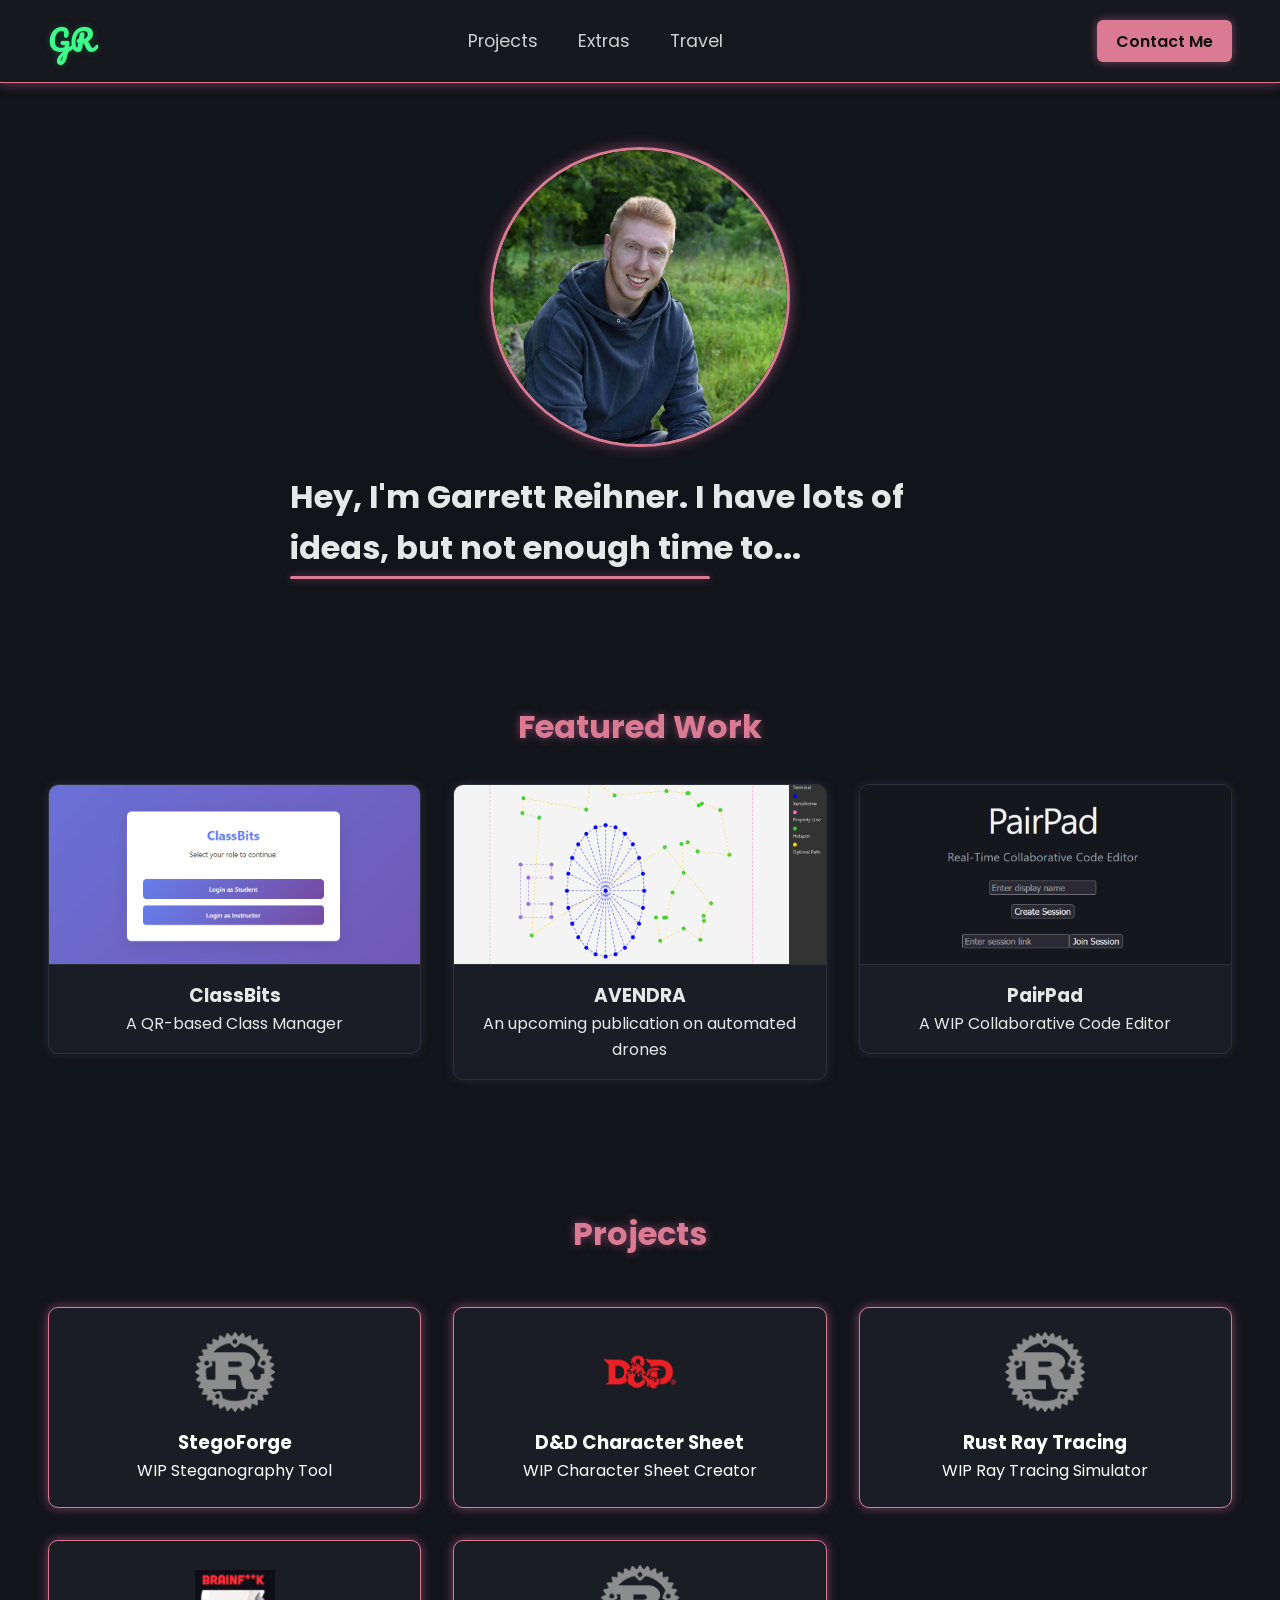
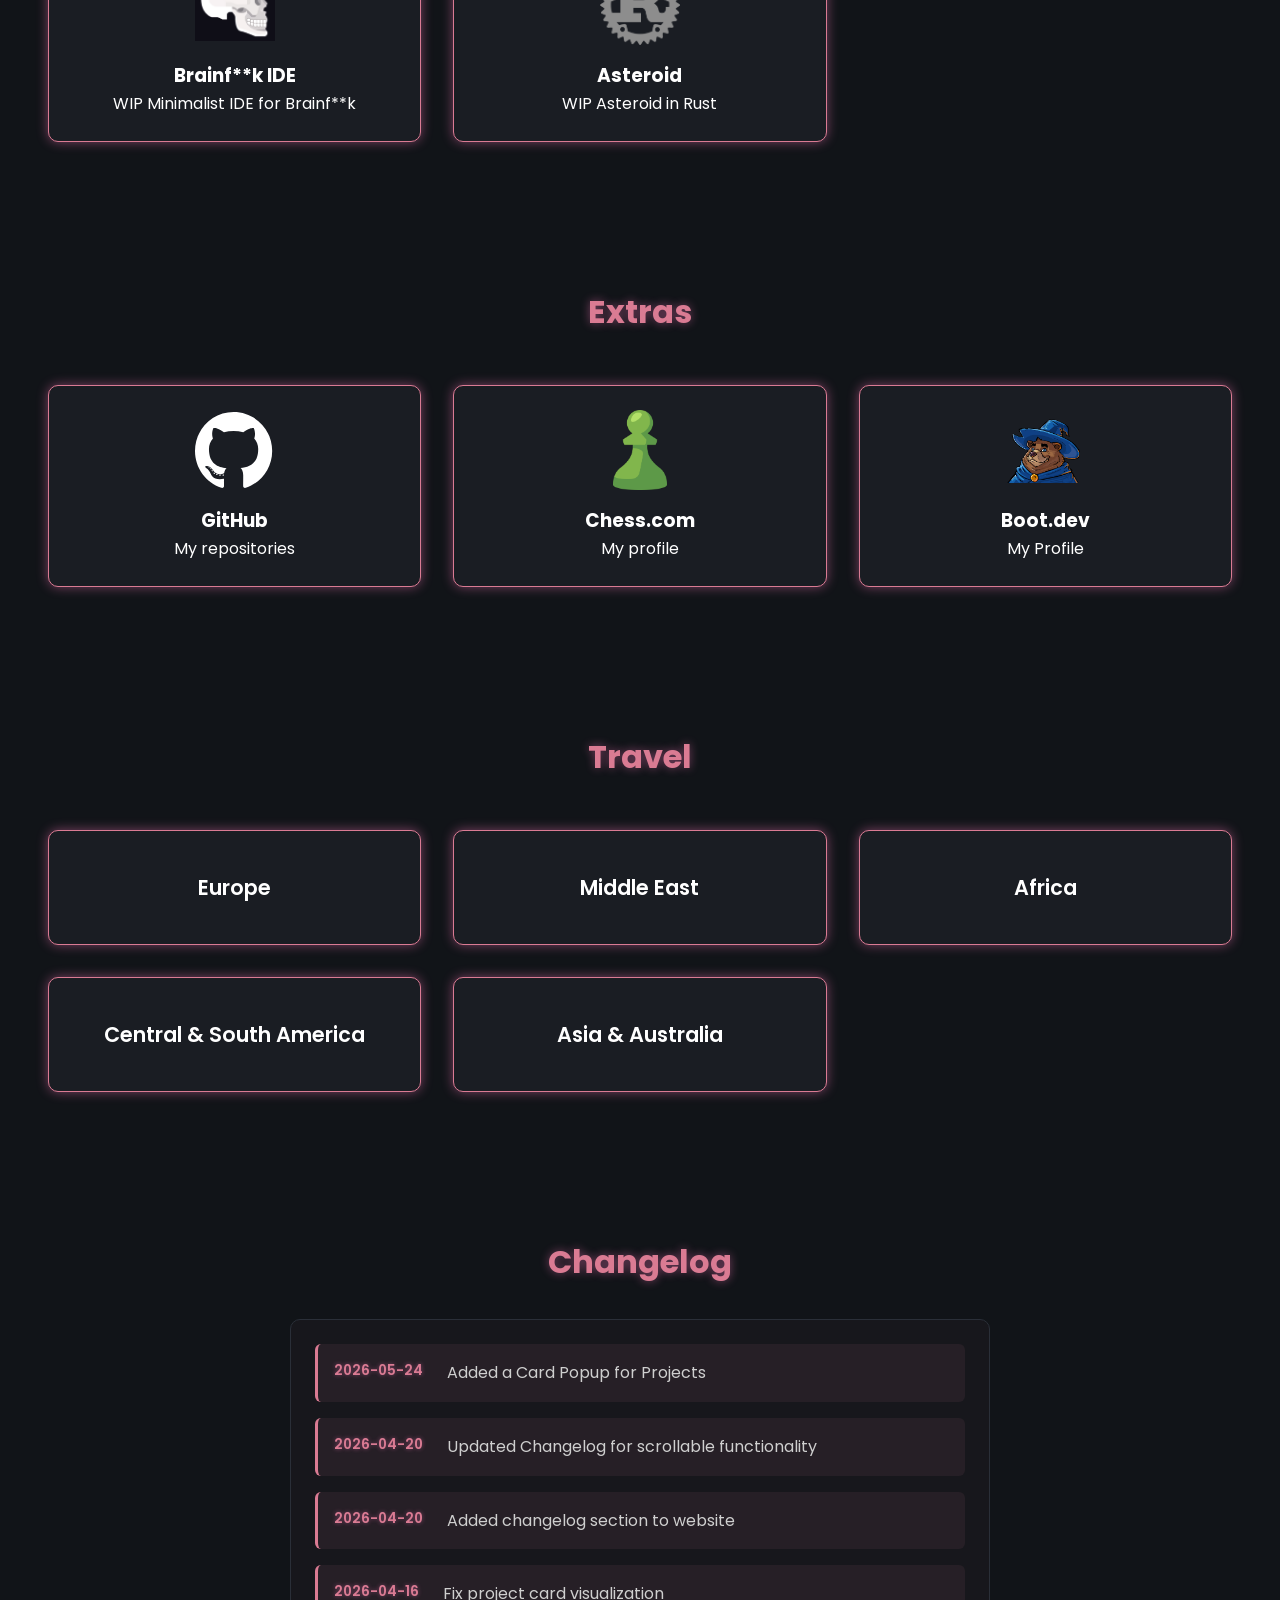
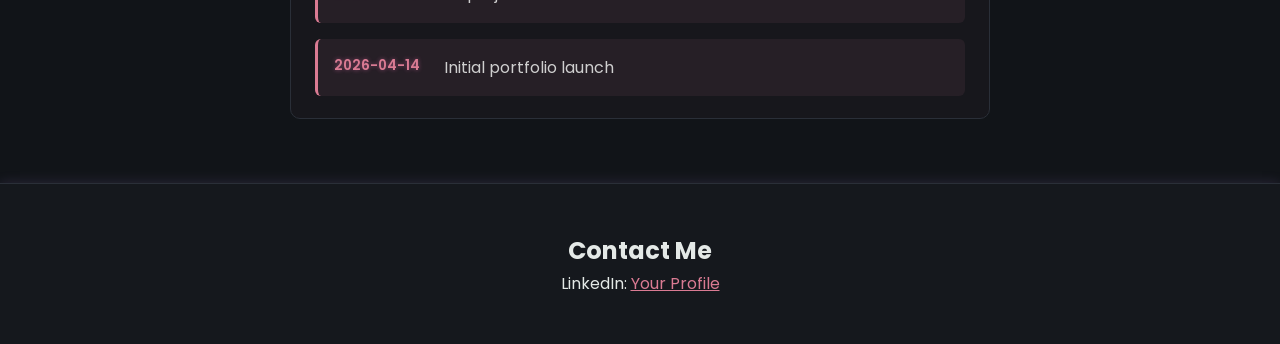
==== commit 13600836: "Fixed/Updated Changelog" ====
--- a/index.html
+++ b/index.html
@@ -190,6 +190,36 @@
         </div>
     </section>
 
+    <!-- CHANGELOG -->
+    <section id="changelog" class="section">
+        <h2 class="section-title">Changelog</h2>
+
+        <div class="changelog-scroll-container">
+            <div class="changelog">
+                <div class="changelog-entry">
+                    <div class="changelog-date">2026-05-24</div>
+                    <div class="changelog-description">Added a Card Popup for Projects</div>
+                </div>
+                <div class="changelog-entry">
+                    <div class="changelog-date">2026-04-20</div>
+                    <div class="changelog-description">Updated Changelog for scrollable functionality</div>
+                </div>
+                <div class="changelog-entry">
+                    <div class="changelog-date">2026-04-20</div>
+                    <div class="changelog-description">Added changelog section to website</div>
+                </div>
+                <div class="changelog-entry">
+                    <div class="changelog-date">2026-04-16</div>
+                    <div class="changelog-description">Fix project card visualization</div>
+                </div>
+                <div class="changelog-entry">
+                    <div class="changelog-date">2026-04-14</div>
+                    <div class="changelog-description">Initial portfolio launch</div>
+                </div>
+            </div>
+        </div>
+    </section>
+
     <!-- CONTACT -->
     <footer id="contact" class="footer">
         <h2>Contact Me</h2>
--- a/style.css
+++ b/style.css
@@ -254,6 +254,79 @@
     font-size: 1.3rem;
     padding: 2.5rem 1rem;
     font-weight: 600;
+}
+
+/* ------------------------------
+   CHANGELOG
+--------------------------------*/
+.changelog-scroll-container {
+    max-width: 700px;
+    margin: 0 auto;
+    height: 400px;
+    overflow-y: scroll;
+    border: 1px solid var(--panel-border);
+    border-radius: 10px;
+    background: rgba(218, 123, 147, 0.03);
+    padding: 1.5rem;
+
+    /* Custom scrollbar styling */
+    scrollbar-width: thin;
+    scrollbar-color: var(--rose-neon) rgba(218, 123, 147, 0.1);
+}
+
+.changelog-scroll-container::-webkit-scrollbar {
+    width: 8px;
+}
+
+.changelog-scroll-container::-webkit-scrollbar-track {
+    background: rgba(218, 123, 147, 0.1);
+    border-radius: 10px;
+}
+
+.changelog-scroll-container::-webkit-scrollbar-thumb {
+    background: var(--rose-neon);
+    border-radius: 10px;
+    box-shadow: 0 0 8px var(--rose-glow);
+}
+
+.changelog-scroll-container::-webkit-scrollbar-thumb:hover {
+    background: var(--emerald-green);
+}
+
+.changelog {
+    display: flex;
+    flex-direction: column;
+    gap: 1rem;
+}
+
+.changelog-entry {
+    display: flex;
+    gap: 1.5rem;
+    padding: 1rem;
+    border-left: 3px solid var(--rose-neon);
+    background: rgba(218, 123, 147, 0.08);
+    border-radius: 6px;
+    transition: 0.25s ease;
+    flex-shrink: 0;
+}
+
+.changelog-entry:hover {
+    background: rgba(218, 123, 147, 0.15);
+    transform: translateX(4px);
+    box-shadow: 0 0 12px var(--rose-glow);
+}
+
+.changelog-date {
+    font-weight: 600;
+    color: var(--rose-neon);
+    white-space: nowrap;
+    font-size: 0.85rem;
+    text-shadow: 0 0 4px var(--rose-glow);
+}
+
+.changelog-description {
+    color: #cfcfcf;
+    margin: 0;
 }
 
 /* ------------------------------
@@ -468,3 +541,27 @@
         font-size: 1.4rem;
     }
 }
+
+@media (max-width: 900px) {
+    .card-grid {
+        grid-template-columns: repeat(2, 1fr);
+    }
+}
+
+@media (max-width: 600px) {
+    .card-grid {
+        grid-template-columns: 1fr;
+    }
+}
+
+@media (max-width: 768px) {
+    .changelog-scroll-container {
+        height: 300px;
+        padding: 1rem;
+    }
+
+    .changelog-entry {
+        flex-direction: column;
+        gap: 0.5rem;
+    }
+}
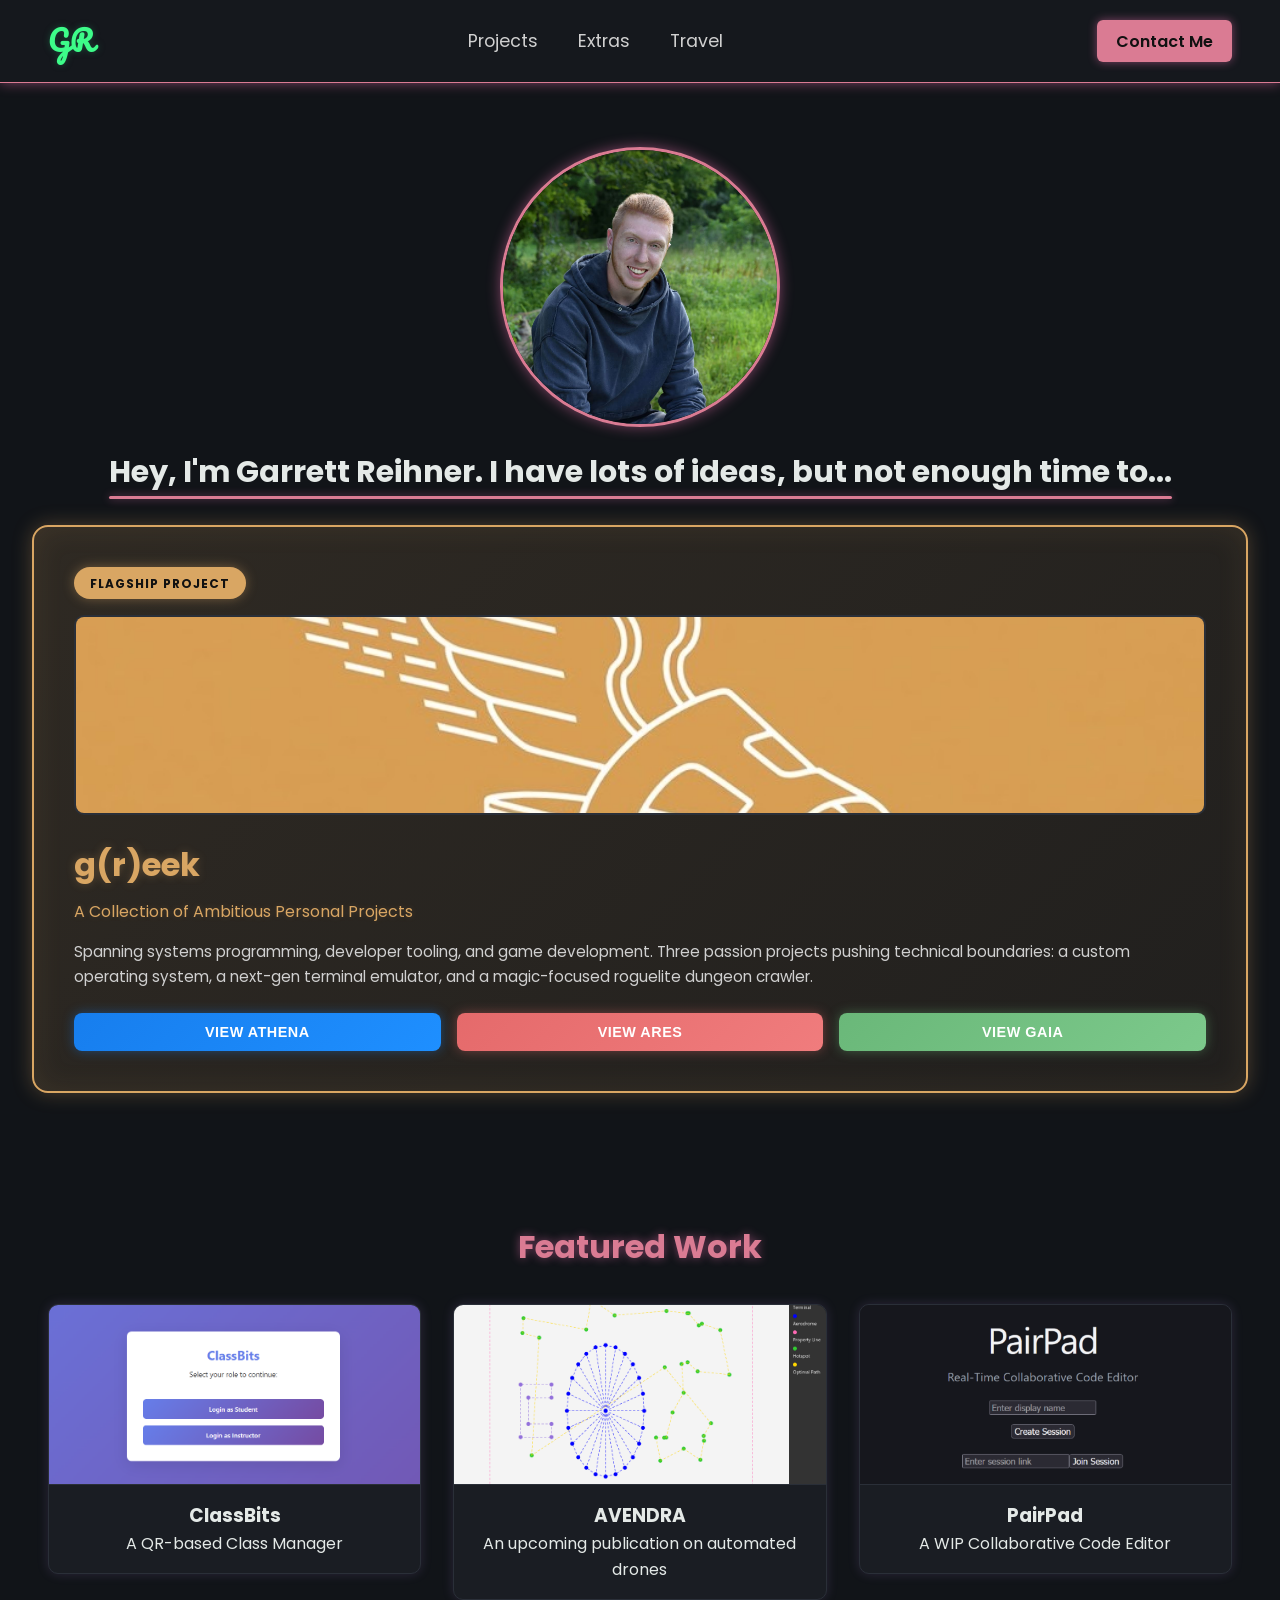
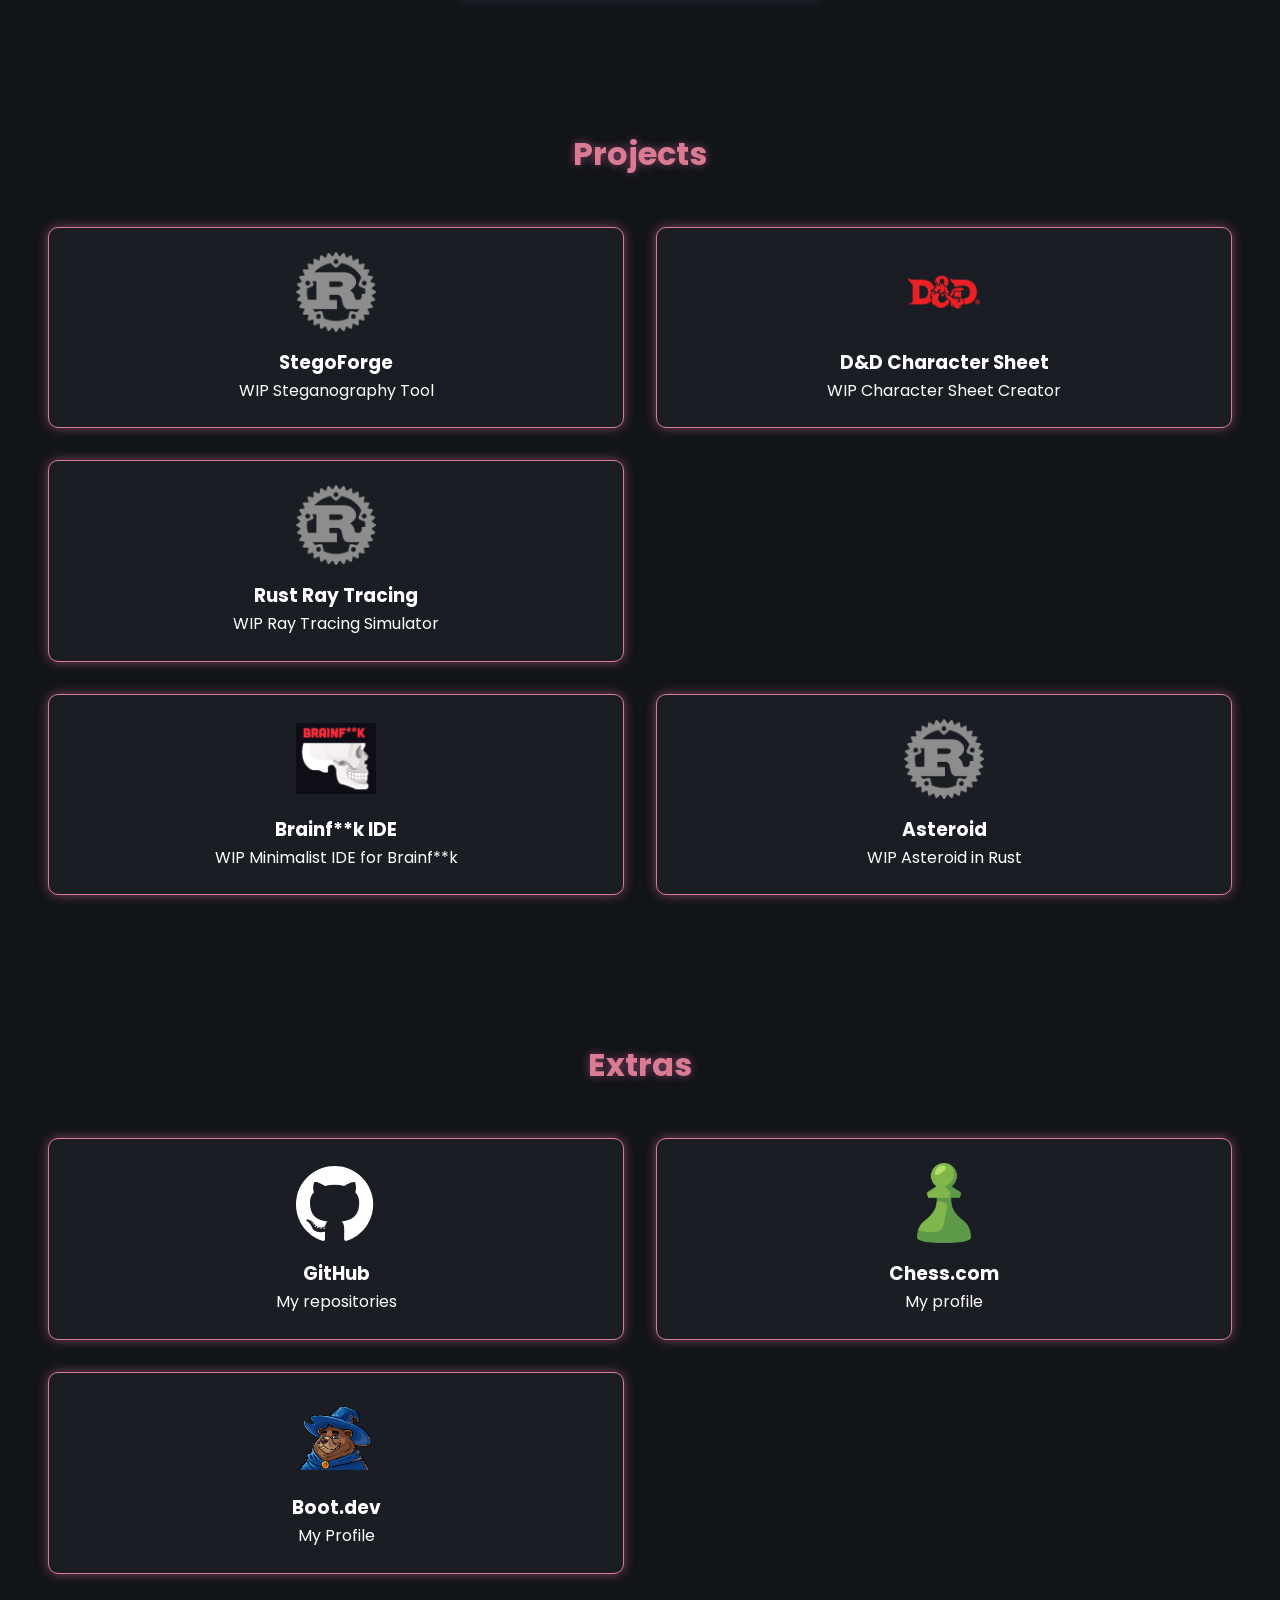
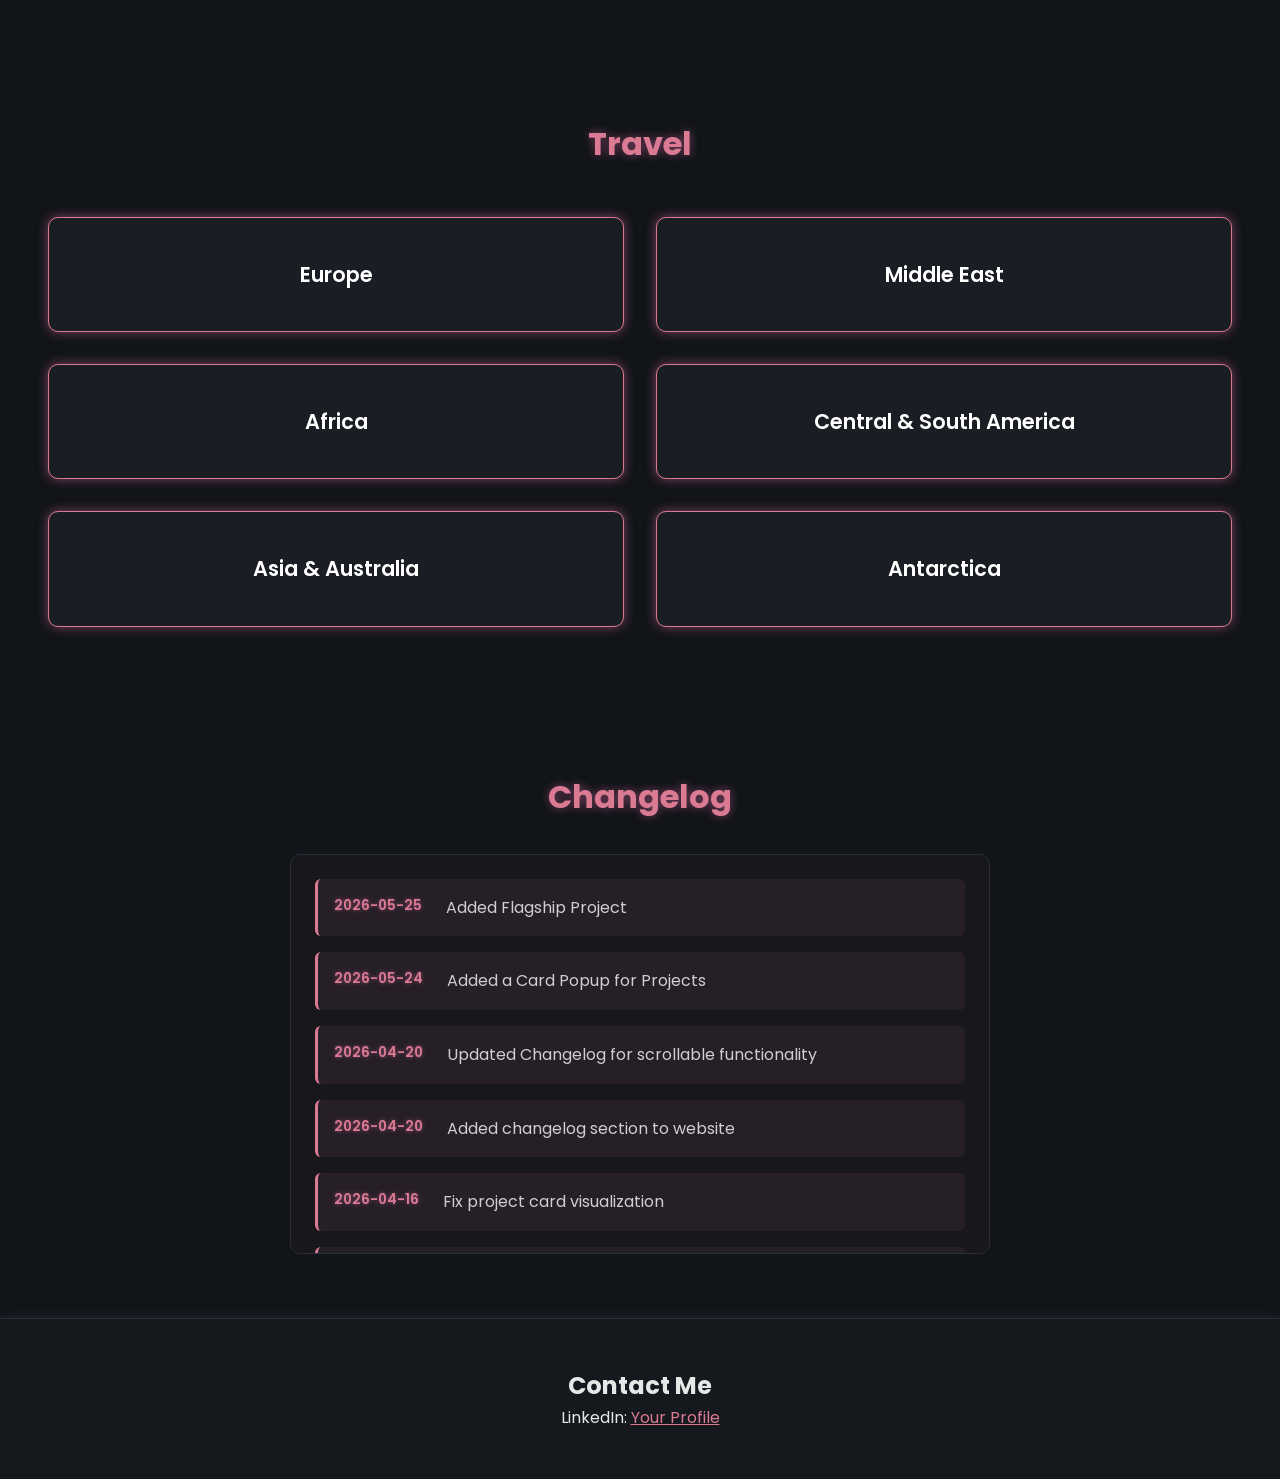
==== commit 31be4380: "Added Flagship Project" ====
--- a/index.html
+++ b/index.html
@@ -28,9 +28,48 @@
 
     <!-- HERO SECTION -->
     <header class="hero">
-        <div class="hero-content">
-            <img src="garrett.jpg" alt="Garrett Reihner" class="hero-photo">
-            <h1 class="hero-title">Hey, I'm Garrett Reihner. I have lots of ideas, but not enough time to...</h1>
+        <div class="hero-container">
+            <div class="hero-content">
+                <img src="garrett.jpg" alt="Garrett Reihner" class="hero-photo">
+                <h1 class="hero-title">Hey, I'm Garrett Reihner. I have lots of ideas, but not enough time to...</h1>
+            </div>
+            
+            <div class="flagship-card">
+                <div class="flagship-shine"></div>
+                <div class="flagship-badge">Flagship Project</div>
+                <div class="flagship-inner">
+                    <img src="greek_logo.jpg" alt="g(r)eek" class="flagship-image">
+                    <h2 class="flagship-title">g(r)eek</h2>
+                    <p class="flagship-subtitle">A Collection of Ambitious Personal Projects</p>
+                    <p class="flagship-description">Spanning systems programming, developer tooling, and game development. Three passion projects pushing technical boundaries: a custom operating system, a next-gen terminal emulator, and a magic-focused roguelite dungeon crawler.</p>
+                    <div class="flagship-projects">
+                        <button class="flagship-sub-btn project-card-btn" role="button" tabindex="0"
+                                data-project-title="Athena"
+                                data-project-image="athena.png"
+                                data-project-description="A planned personal Operating System project with a fully functional UI. Built from the ground up as a solo venture to deepen knowledge and skills in OS development, including kernel architecture, memory management, and system design."
+                                data-project-techs="C,Assembly,Kernel Development,UEFI,Memory Management,File Systems"
+                                data-project-repo="https://github.com/SC0R9I0N/Athena">
+                            View Athena
+                        </button>
+                        <button class="flagship-sub-btn project-card-btn" role="button" tabindex="0"
+                                data-project-title="Ares"
+                                data-project-image="ares.png"
+                                data-project-description="A planned GPU-accelerated terminal emulator designed to revolutionize command-line productivity. Features custom themes, IDE-style file system navigation, seamless WSL distro switching, built-in WSL and Homebrew support, auto-installed PowerShell, integrated monitoring tools for GitHub Copilot and Claude, and a split-window agent launcher for your current directory."
+                                data-project-techs="Rust,Tauri,WSL,PowerShell,GitHub Copilot,Claude API,GPU Acceleration,Terminal Emulation"
+                                data-project-repo="https://github.com/SC0R9I0N/Ares">
+                            View Ares
+                        </button>
+                        <button class="flagship-sub-btn project-card-btn" role="button" tabindex="0"
+                                data-project-title="Gaia"
+                                data-project-image="gaia.png"
+                                data-project-description="A magic-based roguelite dungeon crawler built from scratch without a game engine. Inspired by modern dungeon crawlers like Enter the Gungeon, it features roguelite mechanics with elevated progression systems. Stands out with an enhanced focus on magic casting rather than traditional melee and ranged weapons, creating a unique spellcasting experience with dynamic spell combinations and magical progression."
+                                data-project-techs="C++,Game Development,Graphics Programming,Physics Simulation,Procedural Generation,Game Design"
+                                data-project-repo="https://github.com/SC0R9I0N/Gaia">
+                            View Gaia
+                        </button>
+                    </div>
+                </div>
+            </div>
         </div>
     </header>
 
@@ -187,6 +226,7 @@
             <a href="work.html" class="card travel-card">Africa</a>
             <a href="work.html" class="card travel-card">Central & South America</a>
             <a href="work.html" class="card travel-card">Asia & Australia</a>
+            <a href="work.html" class="card travel-card">Antarctica</a>
         </div>
     </section>
 
@@ -196,6 +236,10 @@
 
         <div class="changelog-scroll-container">
             <div class="changelog">
+                <div class="changelog-entry">
+                    <div class="changelog-date">2026-05-25</div>
+                    <div class="changelog-description">Added Flagship Project</div>
+                </div>
                 <div class="changelog-entry">
                     <div class="changelog-date">2026-05-24</div>
                     <div class="changelog-description">Added a Card Popup for Projects</div>
--- a/style.css
+++ b/style.css
@@ -56,6 +56,241 @@
     font-weight: 700;
     color: var(--emerald-green);
     text-shadow: 0 0 6px var(--green-glow);
+}
+
+.hero-photo {
+    width: 280px;
+    height: 280px;
+    border-radius: 50%;
+    object-fit: cover;
+    border: 3px solid var(--rose-neon);
+    box-shadow: 0 0 14px var(--rose-glow);
+    flex-shrink: 0;
+}
+
+.hero-title {
+    position: relative;
+    text-align: left;
+    font-size: 1.9rem;
+    max-width: 100%;
+    line-height: 1.4;
+}
+
+.hero-title::after {
+    content: "";
+    position: absolute;
+    left: 0;
+    bottom: -6px;
+    width: 100%;
+    height: 3px;
+    background: var(--rose-neon);
+    box-shadow: 0 0 8px var(--rose-glow);
+    border-radius: 2px;
+}
+
+/* Flagship Card */
+.flagship-card {
+    position: relative;
+    background: linear-gradient(135deg, rgba(217, 166, 99, 0.15), rgba(217, 166, 99, 0.08));
+    border: 2px solid #D9A663;
+    border-radius: 16px;
+    padding: 2.5rem;
+    box-shadow: 
+        0 0 20px rgba(217, 166, 99, 0.3),
+        inset 0 0 30px rgba(217, 166, 99, 0.1);
+    overflow: hidden;
+    transition: 0.3s ease;
+}
+
+.flagship-card:hover {
+    border-color: #C0C0C0;
+    box-shadow: 
+        0 0 30px rgba(192, 192, 192, 0.4),
+        inset 0 0 40px rgba(192, 192, 192, 0.15);
+    transform: translateY(-8px);
+}
+
+.flagship-card:hover .flagship-title,
+.flagship-card:hover .flagship-subtitle {
+    color: #C0C0C0;
+    text-shadow: 0 0 10px rgba(192, 192, 192, 0.4);
+}
+
+.flagship-card:hover .flagship-badge {
+    background: #C0C0C0;
+    box-shadow: 0 0 12px rgba(192, 192, 192, 0.5);
+}
+
+.flagship-shine {
+    position: absolute;
+    top: 0;
+    left: -100%;
+    width: 100%;
+    height: 100%;
+    background: linear-gradient(90deg, transparent, rgba(255, 255, 255, 0.1), transparent);
+    animation: shimmer 3s infinite;
+    pointer-events: none;
+    border-radius: 16px;
+}
+
+@keyframes shimmer {
+    0% {
+        left: -100%;
+    }
+    50% {
+        left: 100%;
+    }
+    100% {
+        left: 100%;
+    }
+}
+
+.flagship-badge {
+    display: inline-block;
+    background: #D9A663;
+    color: #111;
+    padding: 0.4rem 1rem;
+    border-radius: 20px;
+    font-size: 0.75rem;
+    font-weight: 700;
+    margin-bottom: 1rem;
+    text-transform: uppercase;
+    letter-spacing: 1px;
+    box-shadow: 0 0 12px rgba(217, 166, 99, 0.4);
+}
+
+.flagship-inner {
+    position: relative;
+    z-index: 1;
+}
+
+.flagship-image {
+    width: 100%;
+    height: 200px;
+    object-fit: cover;
+    border-radius: 10px;
+    margin-bottom: 1.5rem;
+    border: 2px solid var(--panel-border);
+}
+
+.flagship-title {
+    font-size: 2rem;
+    color: #D9A663;
+    margin-bottom: 0.5rem;
+    text-shadow: 0 0 10px rgba(217, 166, 99, 0.3);
+}
+
+.flagship-subtitle {
+    font-size: 1rem;
+    color: #D9A663;
+    margin-bottom: 1rem;
+    text-shadow: 0 0 6px rgba(217, 166, 99, 0.2);
+}
+
+.flagship-description {
+    color: #d0d0d0;
+    font-size: 0.95rem;
+    line-height: 1.6;
+    margin-bottom: 1.5rem;
+}
+
+.flagship-tech {
+    display: flex;
+    flex-wrap: wrap;
+    gap: 0.7rem;
+    margin-bottom: 1.5rem;
+}
+
+.tech-pill {
+    background: rgba(61, 252, 137, 0.15);
+    color: var(--emerald-green);
+    padding: 0.4rem 0.9rem;
+    border-radius: 20px;
+    font-size: 0.8rem;
+    border: 1px solid rgba(61, 252, 137, 0.3);
+    box-shadow: 0 0 6px rgba(61, 252, 137, 0.2);
+}
+
+.flagship-btn {
+    width: 100%;
+    background: linear-gradient(135deg, var(--rose-neon), #ff6eb4);
+    color: #111;
+    padding: 0.8rem 1.5rem;
+    border-radius: 8px;
+    border: none;
+    font-weight: 700;
+    font-size: 1rem;
+    cursor: pointer;
+    box-shadow: 0 0 16px var(--rose-glow);
+    transition: 0.3s ease;
+    text-transform: uppercase;
+    letter-spacing: 1px;
+}
+
+.flagship-btn:hover {
+    background: linear-gradient(135deg, var(--emerald-green), #2efc7a);
+    box-shadow: 0 0 20px var(--green-glow);
+    transform: translateY(-2px);
+}
+
+.flagship-projects {
+    display: grid;
+    grid-template-columns: repeat(3, 1fr);
+    gap: 1rem;
+}
+
+.flagship-sub-btn {
+    background: linear-gradient(135deg, rgba(218, 123, 147, 0.8), rgba(255, 122, 191, 0.8));
+    color: #fff;
+    padding: 0.7rem 1.2rem;
+    border-radius: 8px;
+    border: none;
+    font-weight: 600;
+    font-size: 0.9rem;
+    cursor: pointer;
+    box-shadow: 0 0 12px rgba(218, 123, 147, 0.4);
+    transition: 0.3s ease;
+    text-transform: uppercase;
+    letter-spacing: 0.5px;
+}
+
+.flagship-sub-btn:hover {
+    background: linear-gradient(135deg, #D9A663, #E5B974);
+    box-shadow: 0 0 16px rgba(217, 166, 99, 0.5);
+    transform: translateY(-2px);
+}
+
+/* Athena button - blue color */
+.flagship-sub-btn[data-project-title="Athena"] {
+    background: linear-gradient(135deg, #177EEE, #1E8FFF);
+    box-shadow: 0 0 12px rgba(23, 126, 238, 0.4);
+}
+
+.flagship-sub-btn[data-project-title="Athena"]:hover {
+    background: linear-gradient(135deg, #D9A663, #E5B974);
+    box-shadow: 0 0 16px rgba(217, 166, 99, 0.5);
+}
+
+/* Ares button - coral/salmon color */
+.flagship-sub-btn[data-project-title="Ares"] {
+    background: linear-gradient(135deg, #E56A6B, #F07C7D);
+    box-shadow: 0 0 12px rgba(229, 106, 107, 0.4);
+}
+
+.flagship-sub-btn[data-project-title="Ares"]:hover {
+    background: linear-gradient(135deg, #D9A663, #E5B974);
+    box-shadow: 0 0 16px rgba(217, 166, 99, 0.5);
+}
+
+/* Gaia button - green color */
+.flagship-sub-btn[data-project-title="Gaia"] {
+    background: linear-gradient(135deg, #6AB879, #7CC98B);
+    box-shadow: 0 0 12px rgba(106, 184, 121, 0.4);
+}
+
+.flagship-sub-btn[data-project-title="Gaia"]:hover {
+    background: linear-gradient(135deg, #D9A663, #E5B974);
+    box-shadow: 0 0 16px rgba(217, 166, 99, 0.5);
 }
 
 .nav-center {
@@ -116,37 +351,22 @@
 --------------------------------*/
 .hero {
     padding: 4rem 2rem;
-    text-align: center;
-}
-
-.hero-photo {
-    width: 300px;
-    height: 300px;
-    border-radius: 50%;
-    object-fit: cover;
-    margin: 0 auto 1.5rem;
-
-    border: 3px solid var(--rose-neon);
-    box-shadow: 0 0 14px var(--rose-glow);
-}
-
-.hero-title {
-    position: relative;
-    text-align: left;
-    max-width: 700px;
+}
+
+.hero-container {
+    display: grid;
+    grid-template-columns: 1.1fr 1.2fr;
+    gap: 3rem;
+    align-items: center;
+    max-width: 1400px;
     margin: 0 auto;
 }
 
-.hero-title::after {
-    content: "";
-    position: absolute;
-    left: 0;
-    bottom: -6px;
-    width: 60%;
-    height: 3px;
-    background: var(--rose-neon);
-    box-shadow: 0 0 8px var(--rose-glow);
-    border-radius: 2px;
+.hero-content {
+    display: flex;
+    flex-direction: column;
+    align-items: center;
+    gap: 1.5rem;
 }
 
 
@@ -179,6 +399,8 @@
     display: grid;
     grid-template-columns: repeat(auto-fit, minmax(260px, 1fr));
     gap: 2rem;
+    max-width: 1600px;
+    margin: 0 auto;
 }
 
 .featured-card {
@@ -221,6 +443,8 @@
     grid-template-columns: repeat(3, 1fr);
     gap: 2rem;
     padding: 1rem 0;
+    max-width: 1600px;
+    margin: 0 auto;
 }
 
 .card {
@@ -527,6 +751,30 @@
 /* ------------------------------
    RESPONSIVE TWEAKS
 --------------------------------*/
+@media (max-width: 1300px) {
+    .card-grid {
+        grid-template-columns: repeat(2, 1fr);
+    }
+
+    .hero-container {
+        grid-template-columns: 1fr;
+        gap: 2rem;
+    }
+
+    .hero-content {
+        align-items: center;
+    }
+
+    .hero-title {
+        text-align: center;
+    }
+
+    .hero-title::after {
+        width: 100%;
+        left: 0;
+    }
+}
+
 @media (max-width: 768px) {
     .navbar {
         flex-direction: column;
@@ -540,11 +788,32 @@
     .hero-title {
         font-size: 1.4rem;
     }
-}
-
-@media (max-width: 900px) {
-    .card-grid {
-        grid-template-columns: repeat(2, 1fr);
+
+    .hero-container {
+        grid-template-columns: 1fr;
+        gap: 2rem;
+    }
+
+    .hero-content {
+        align-items: center;
+    }
+
+    .hero-photo {
+        width: 200px;
+        height: 200px;
+    }
+
+    .hero-title {
+        text-align: center;
+    }
+
+    .hero-title::after {
+        width: 100%;
+        left: 0;
+    }
+
+    .flagship-card {
+        padding: 1.5rem;
     }
 }
 
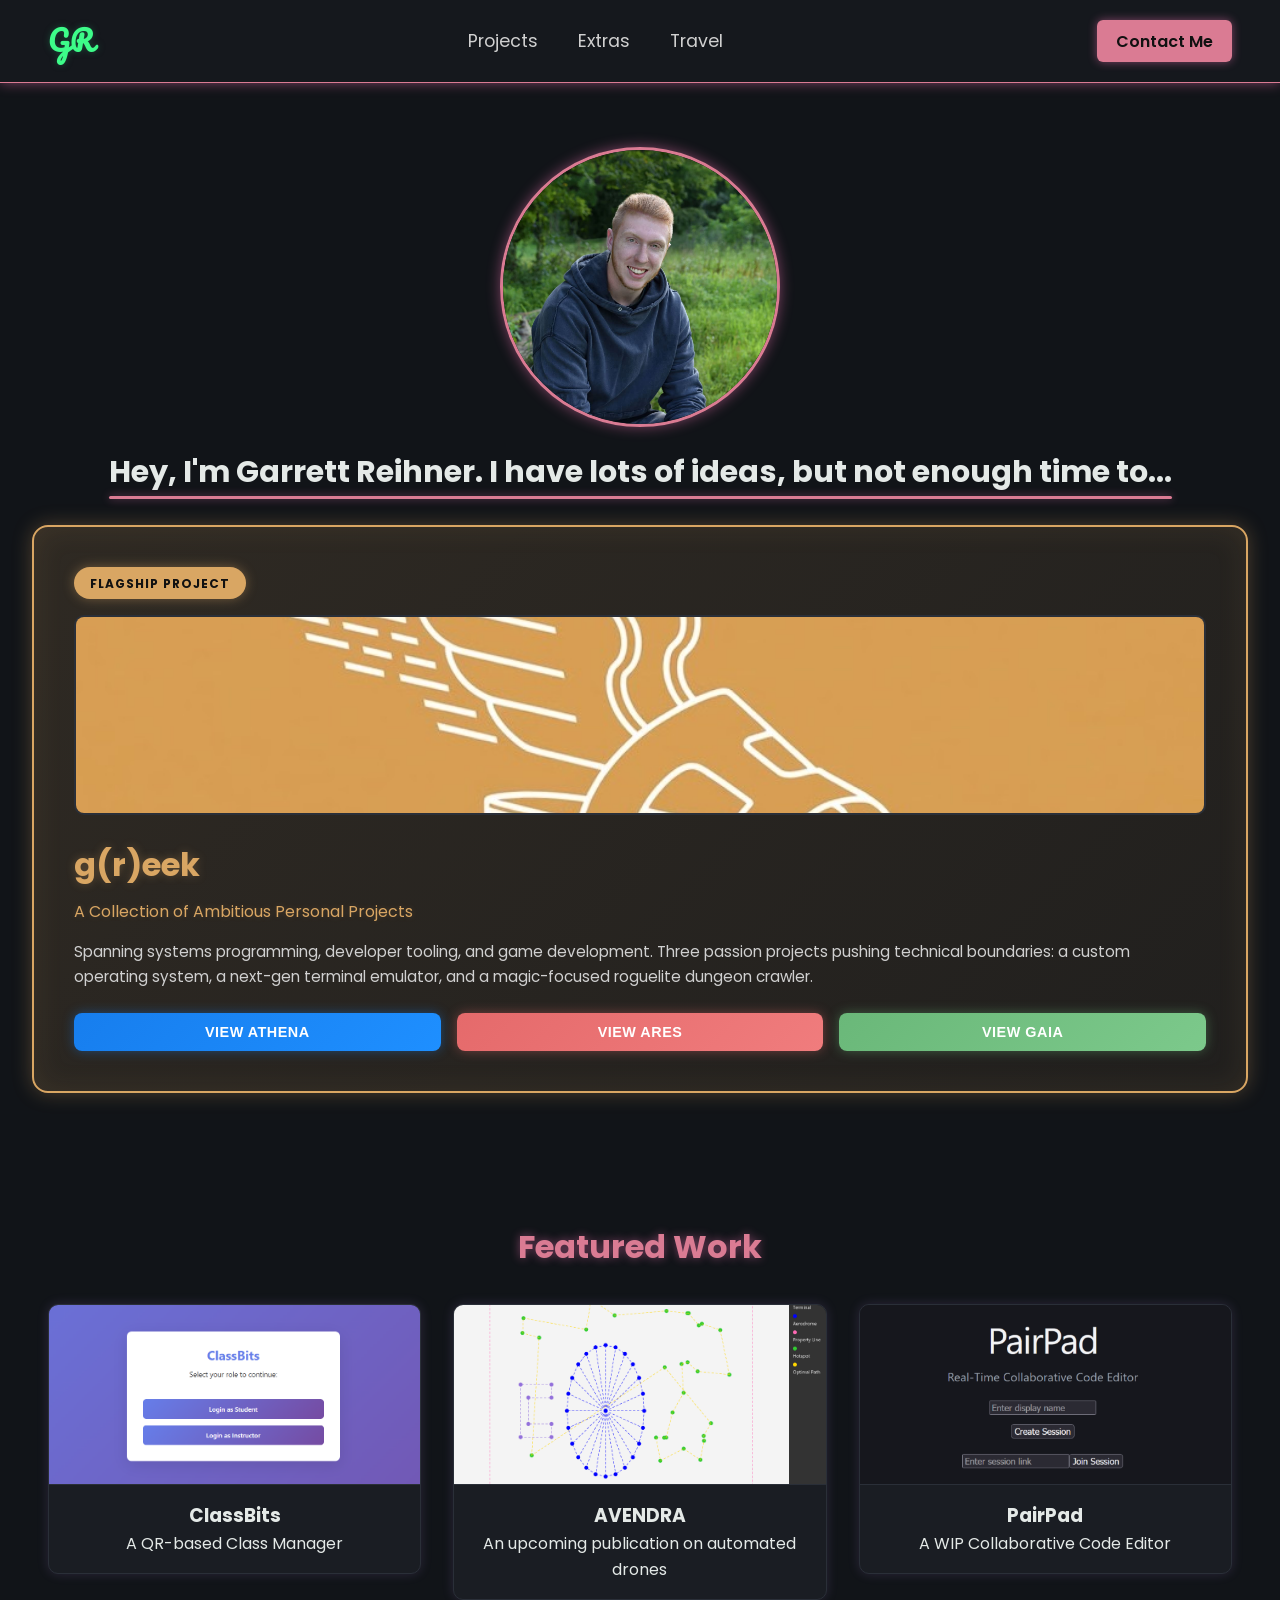
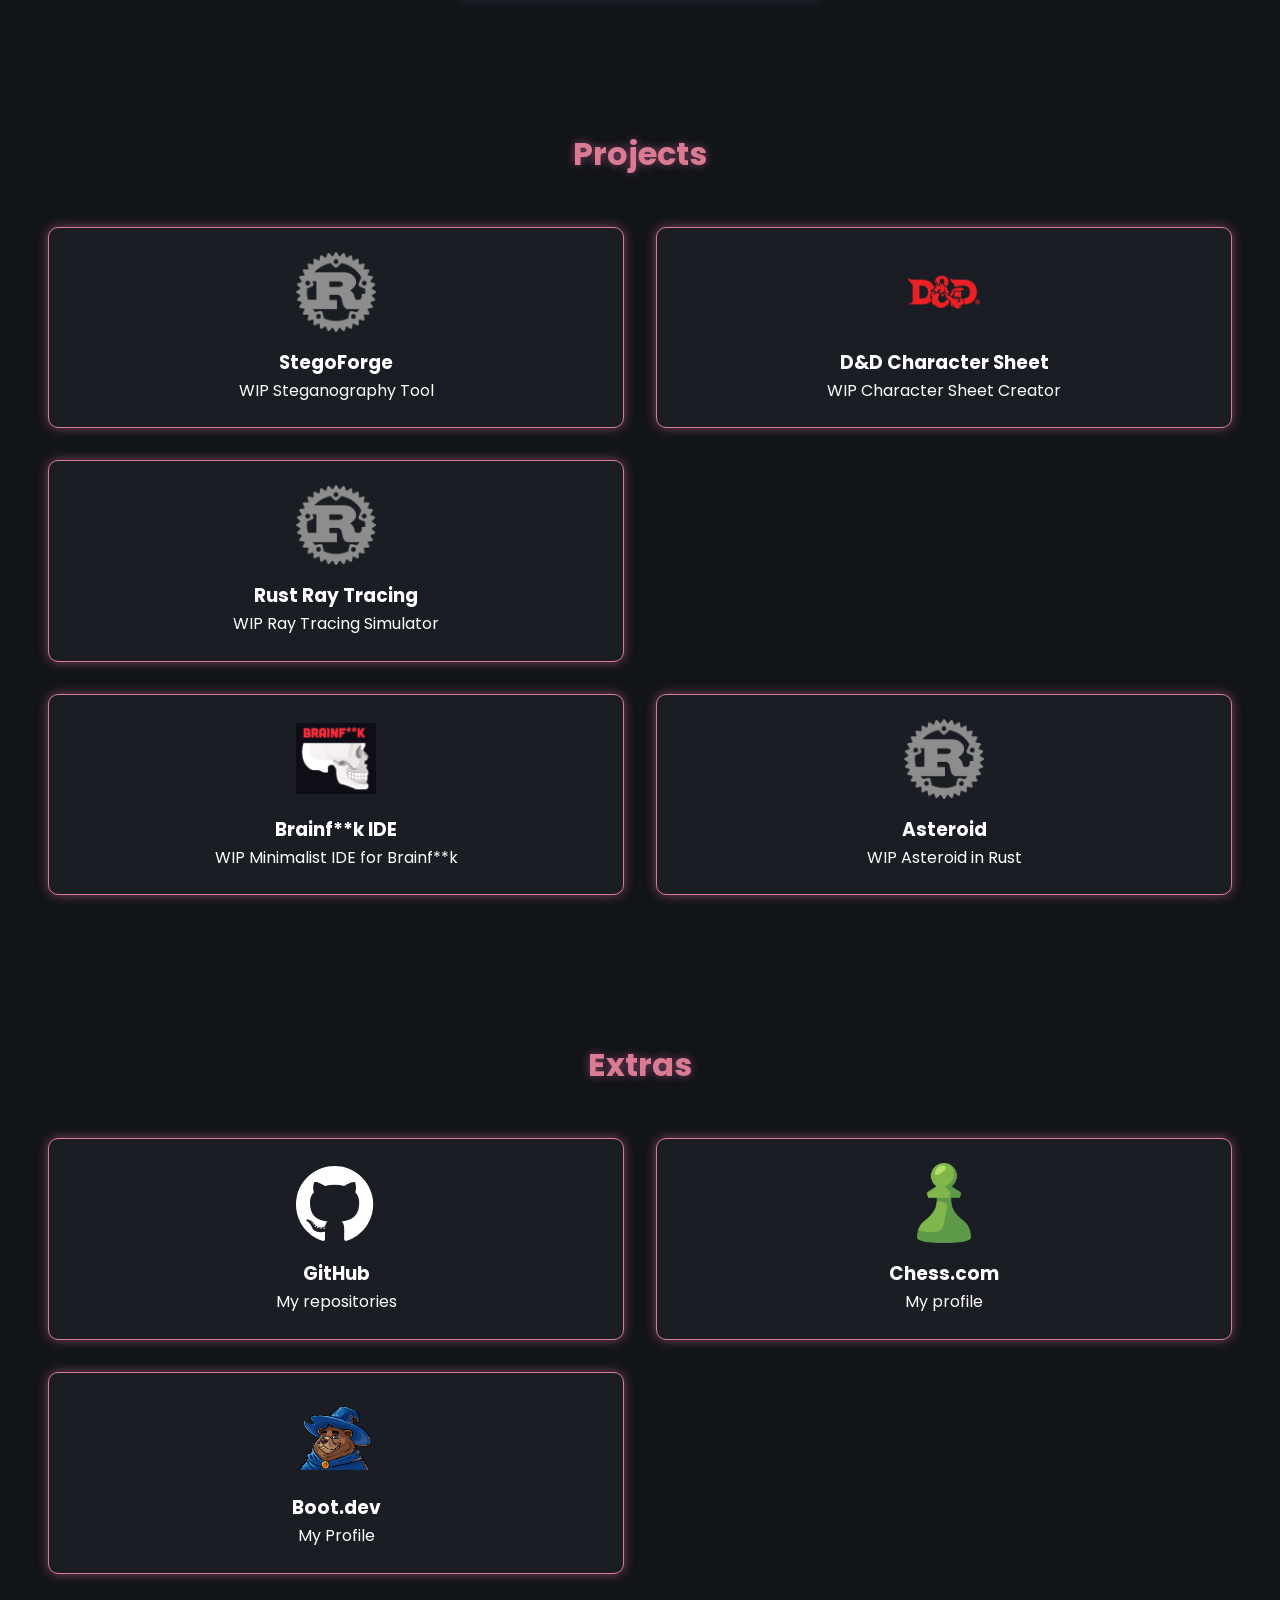
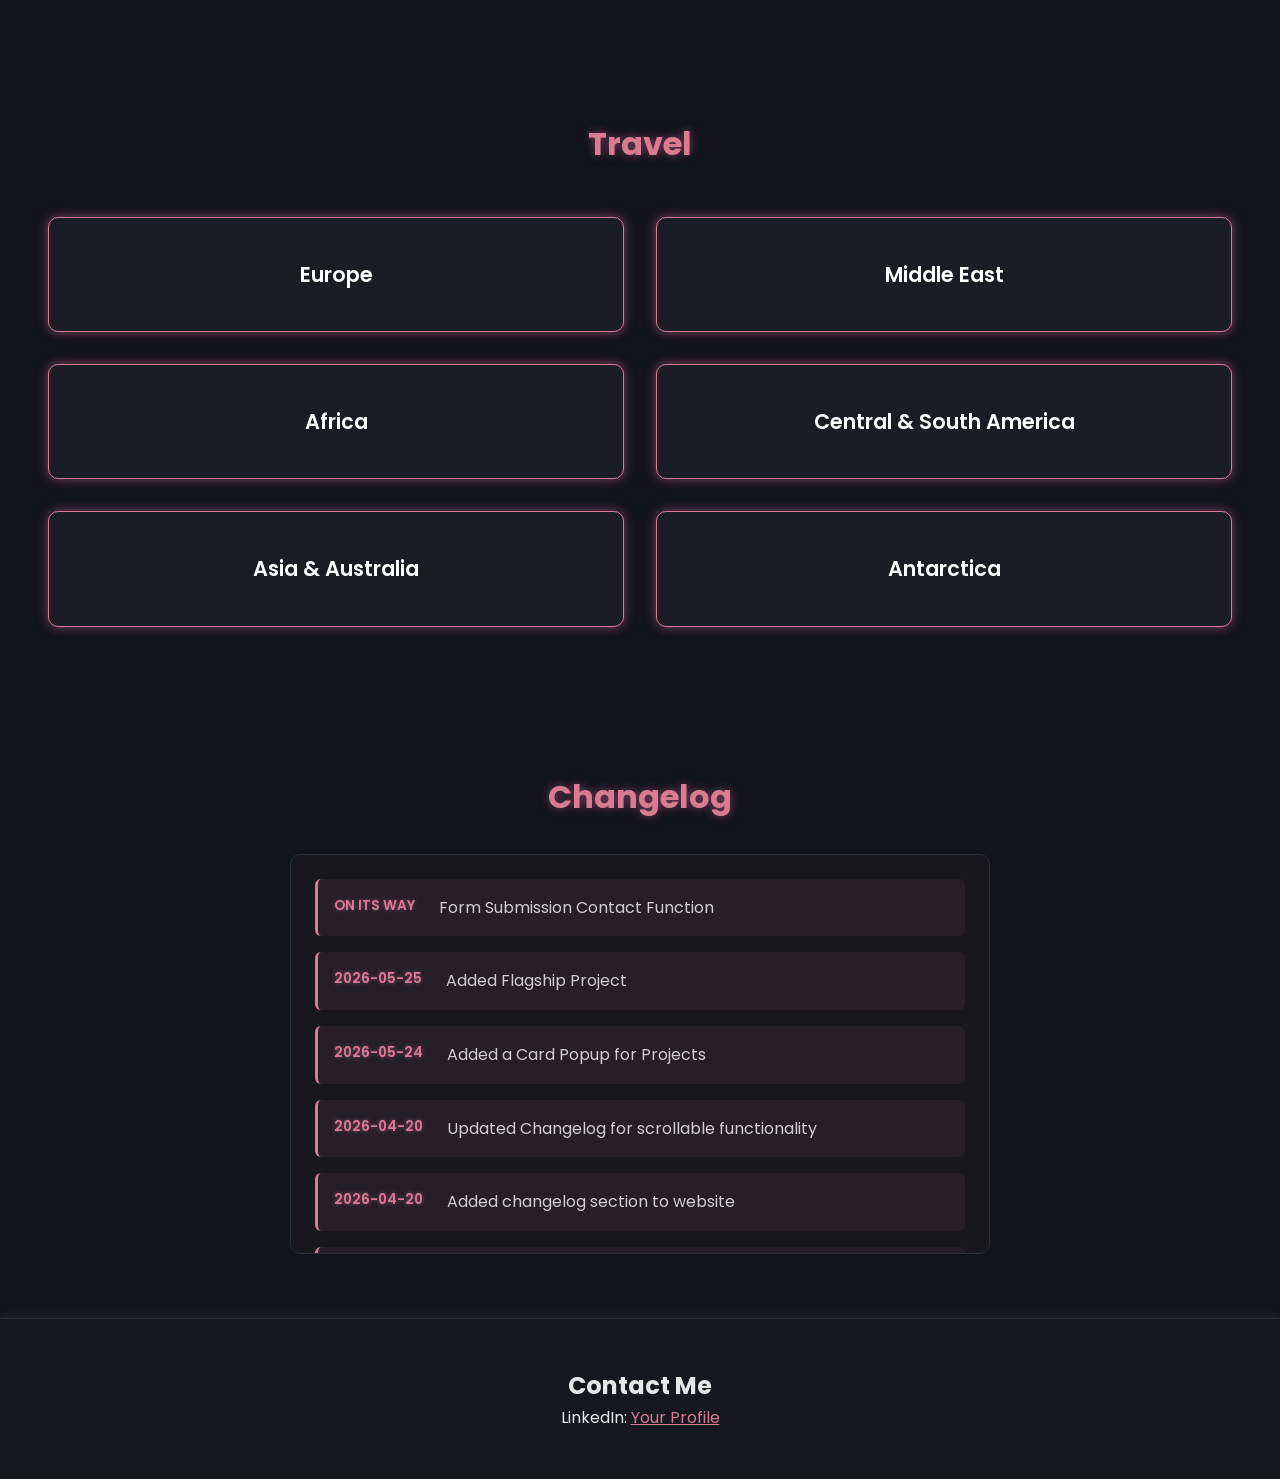
==== commit fee3ec38: "Added WIP Update to Changelog to Anticipate Change" ====
--- a/index.html
+++ b/index.html
@@ -30,7 +30,7 @@
     <header class="hero">
         <div class="hero-container">
             <div class="hero-content">
-                <img src="garrett.jpg" alt="Garrett Reihner" class="hero-photo">
+                <img src="main_gallery/garrett.jpg" alt="Garrett Reihner" class="hero-photo">
                 <h1 class="hero-title">Hey, I'm Garrett Reihner. I have lots of ideas, but not enough time to...</h1>
             </div>
             
@@ -38,14 +38,14 @@
                 <div class="flagship-shine"></div>
                 <div class="flagship-badge">Flagship Project</div>
                 <div class="flagship-inner">
-                    <img src="greek_logo.jpg" alt="g(r)eek" class="flagship-image">
+                    <img src="main_gallery/greek_logo.jpg" alt="g(r)eek" class="flagship-image">
                     <h2 class="flagship-title">g(r)eek</h2>
                     <p class="flagship-subtitle">A Collection of Ambitious Personal Projects</p>
                     <p class="flagship-description">Spanning systems programming, developer tooling, and game development. Three passion projects pushing technical boundaries: a custom operating system, a next-gen terminal emulator, and a magic-focused roguelite dungeon crawler.</p>
                     <div class="flagship-projects">
                         <button class="flagship-sub-btn project-card-btn" role="button" tabindex="0"
                                 data-project-title="Athena"
-                                data-project-image="athena.png"
+                                data-project-image="main_gallery/athena.png"
                                 data-project-description="A planned personal Operating System project with a fully functional UI. Built from the ground up as a solo venture to deepen knowledge and skills in OS development, including kernel architecture, memory management, and system design."
                                 data-project-techs="C,Assembly,Kernel Development,UEFI,Memory Management,File Systems"
                                 data-project-repo="https://github.com/SC0R9I0N/Athena">
@@ -53,7 +53,7 @@
                         </button>
                         <button class="flagship-sub-btn project-card-btn" role="button" tabindex="0"
                                 data-project-title="Ares"
-                                data-project-image="ares.png"
+                                data-project-image="main_gallery/ares.png"
                                 data-project-description="A planned GPU-accelerated terminal emulator designed to revolutionize command-line productivity. Features custom themes, IDE-style file system navigation, seamless WSL distro switching, built-in WSL and Homebrew support, auto-installed PowerShell, integrated monitoring tools for GitHub Copilot and Claude, and a split-window agent launcher for your current directory."
                                 data-project-techs="Rust,Tauri,WSL,PowerShell,GitHub Copilot,Claude API,GPU Acceleration,Terminal Emulation"
                                 data-project-repo="https://github.com/SC0R9I0N/Ares">
@@ -61,7 +61,7 @@
                         </button>
                         <button class="flagship-sub-btn project-card-btn" role="button" tabindex="0"
                                 data-project-title="Gaia"
-                                data-project-image="gaia.png"
+                                data-project-image="main_gallery/gaia.png"
                                 data-project-description="A magic-based roguelite dungeon crawler built from scratch without a game engine. Inspired by modern dungeon crawlers like Enter the Gungeon, it features roguelite mechanics with elevated progression systems. Stands out with an enhanced focus on magic casting rather than traditional melee and ranged weapons, creating a unique spellcasting experience with dynamic spell combinations and magical progression."
                                 data-project-techs="C++,Game Development,Graphics Programming,Physics Simulation,Procedural Generation,Game Design"
                                 data-project-repo="https://github.com/SC0R9I0N/Gaia">
@@ -80,12 +80,12 @@
         <div class="featured-grid">
             <div class="featured-link project-card-btn" role="button" tabindex="0"
                  data-project-title="ClassBits"
-                 data-project-image="classbits.png"
+                 data-project-image="main_gallery/classbits.png"
                  data-project-description="A QR-based Class Manager for efficiently tracking attendance using QR codes. Streamline your classroom management with real-time attendance tracking and easy-to-use interface."
                  data-project-techs="React,Node.js,QR Code,Database"
                  data-project-repo="https://github.com/SC0R9I0N/qr-class-manager">
                 <div class="featured-card">
-                    <img src="classbits.png" class="featured-img">
+                    <img src="main_gallery/classbits.png" class="featured-img">
                     <div class="featured-info">
                         <h3>ClassBits</h3>
                         <p>A QR-based Class Manager</p>
@@ -95,14 +95,14 @@
 
             <div class="featured-link project-card-btn" role="button" tabindex="0"
                  data-project-title="AVENDRA"
-                 data-project-image="avendra.png"
+                 data-project-image="main_gallery/avendra.png"
                  data-project-description="An upcoming publication on automated drones. Explore the cutting-edge research and development in autonomous drone technology, covering everything from hardware design to advanced software algorithms."
                  data-project-techs="Python,Robotics,Computer Vision,Autonomous Systems"
                  data-project-repo="https://github.com/SC0R9I0N/AVENDRA-source-code"
                  data-project-is-publication="true"
                  data-project-published="false">
                 <div class="featured-card">
-                    <img src="avendra.png" class="featured-img">
+                    <img src="main_gallery/avendra.png" class="featured-img">
                     <div class="featured-info">
                         <h3>AVENDRA</h3>
                         <p>An upcoming publication on automated drones</p>
@@ -112,12 +112,12 @@
 
             <div class="featured-link project-card-btn" role="button" tabindex="0"
                  data-project-title="PairPad"
-                 data-project-image="pairpad.png"
+                 data-project-image="main_gallery/pairpad.png"
                  data-project-description="A WIP Collaborative Code Editor enabling real-time pair programming with multiple developers. Share code, see live edits, and collaborate seamlessly on coding projects."
                  data-project-techs="WebSockets,JavaScript,React,Real-time Sync"
                  data-project-repo="https://github.com/SC0R9I0N/PairPad">
                 <div class="featured-card">
-                    <img src="pairpad.png" class="featured-img">
+                    <img src="main_gallery/pairpad.png" class="featured-img">
                     <div class="featured-info">
                         <h3>PairPad</h3>
                         <p>A WIP Collaborative Code Editor</p>
@@ -134,33 +134,33 @@
         <div class="card-grid">
             <div class="card project-card-btn" role="button" tabindex="0"
                  data-project-title="StegoForge"
-                 data-project-image="rust.png"
+                 data-project-image="main_gallery/rust.png"
                  data-project-description="WIP Steganography Tool for encoding and decoding hidden messages within files. Built with advanced cryptographic techniques for secure data hiding."
                  data-project-techs="Rust,Cryptography,File I/O,Algorithms"
                  data-project-repo="https://github.com/SC0R9I0N/StegoForge">
-                <img src="rust.png" class="card-logo">
+                <img src="main_gallery/rust.png" class="card-logo">
                 <h3>StegoForge</h3>
                 <p>WIP Steganography Tool</p>
             </div>
 
             <div class="card project-card-btn" role="button" tabindex="0"
                  data-project-title="D&D Character Sheet"
-                 data-project-image="dnd-logo.png"
+                 data-project-image="main_gallery/dnd-logo.png"
                  data-project-description="WIP Character Sheet Creator for D&D campaigns. Easily create, manage, and track your characters with an intuitive interface."
                  data-project-techs="React,Database,Game Logic,UI/UX"
                  data-project-repo="https://github.com/SC0R9I0N/DND-character-creator">
-                <img src="dnd-logo.png" class="card-logo">
+                <img src="main_gallery/dnd-logo.png" class="card-logo">
                 <h3>D&D Character Sheet</h3>
                 <p>WIP Character Sheet Creator</p>
             </div>
 
             <div class="card project-card-btn" role="button" tabindex="0"
                  data-project-title="Rust Ray Tracing"
-                 data-project-image="rust.png"
+                 data-project-image="main_gallery/rust.png"
                  data-project-description="WIP Ray Tracing Simulator written in Rust. Explore the fundamentals of ray tracing and rendering with high-performance Rust code."
                  data-project-techs="Rust,Graphics,Ray Tracing,Performance"
                  data-project-repo="https://github.com/SC0R9I0N/ray-tracing-rust">
-                <img src="rust.png" class="card-logo">
+                <img src="main_gallery/rust.png" class="card-logo">
                 <h3>Rust Ray Tracing</h3>
                 <p>WIP Ray Tracing Simulator</p>
             </div>
@@ -169,22 +169,22 @@
         <div class="card-grid">
             <div class="card project-card-btn" role="button" tabindex="0"
                  data-project-title="Brainf**k IDE"
-                 data-project-image="brainf.png"
+                 data-project-image="main_gallery/brainf.png"
                  data-project-description="WIP Minimalist IDE for Brainf**k language. A lightweight editor with syntax highlighting and execution capabilities."
                  data-project-techs="JavaScript,IDE,Interpreter,Brainf**k"
                  data-project-repo="https://github.com/SC0R9I0N/Brainfuck-IDE">
-                <img src="brainf.png" class="card-logo">
+                <img src="main_gallery/brainf.png" class="card-logo">
                 <h3>Brainf**k IDE</h3>
                 <p>WIP Minimalist IDE for Brainf**k</p>
             </div>
 
             <div class="card project-card-btn" role="button" tabindex="0"
                  data-project-title="Asteroid"
-                 data-project-image="rust.png"
+                 data-project-image="main_gallery/rust.png"
                  data-project-description="WIP Asteroid game built with Rust. A classic arcade-style game featuring physics-based gameplay and smooth graphics."
                  data-project-techs="Rust,Game Dev,Graphics,Physics"
                  data-project-repo="https://github.com/SC0R9I0N/asteroid-rust">
-                <img src="rust.png" class="card-logo">
+                <img src="main_gallery/rust.png" class="card-logo">
                 <h3>Asteroid</h3>
                 <p>WIP Asteroid in Rust</p>
             </div>
@@ -197,19 +197,19 @@
 
         <div class="card-grid">
             <a href="https://github.com/SC0R9I0N" class="card">
-                <img src="github.svg" class="card-logo">
+                <img src="main_gallery/github.svg" class="card-logo">
                 <h3>GitHub</h3>
                 <p>My repositories</p>
             </a>
 
             <a href="https://www.chess.com/member/sc0r9i0n" class="card">
-                <img src="chess.png" class="card-logo">
+                <img src="main_gallery/chess.png" class="card-logo">
                 <h3>Chess.com</h3>
                 <p>My profile</p>
             </a>
 
             <a href="https://www.boot.dev/u/sc0r9i0n" class="card">
-                <img src="bootdev.png" class="card-logo">
+                <img src="main_gallery/bootdev.png" class="card-logo">
                 <h3>Boot.dev</h3>
                 <p>My Profile</p>
             </a>
@@ -236,6 +236,10 @@
 
         <div class="changelog-scroll-container">
             <div class="changelog">
+                <div class="changelog-entry">
+                    <div class="changelog-date">ON ITS WAY</div>
+                    <div class="changelog-description">Form Submission Contact Function</div>
+                </div>
                 <div class="changelog-entry">
                     <div class="changelog-date">2026-05-25</div>
                     <div class="changelog-description">Added Flagship Project</div>
@@ -297,3 +301,4 @@
     <script src="script.js"></script>
 </body>
 </html>
+
--- a/style.css
+++ b/style.css
@@ -815,15 +815,7 @@
     .flagship-card {
         padding: 1.5rem;
     }
-}
-
-@media (max-width: 600px) {
-    .card-grid {
-        grid-template-columns: 1fr;
-    }
-}
-
-@media (max-width: 768px) {
+
     .changelog-scroll-container {
         height: 300px;
         padding: 1rem;
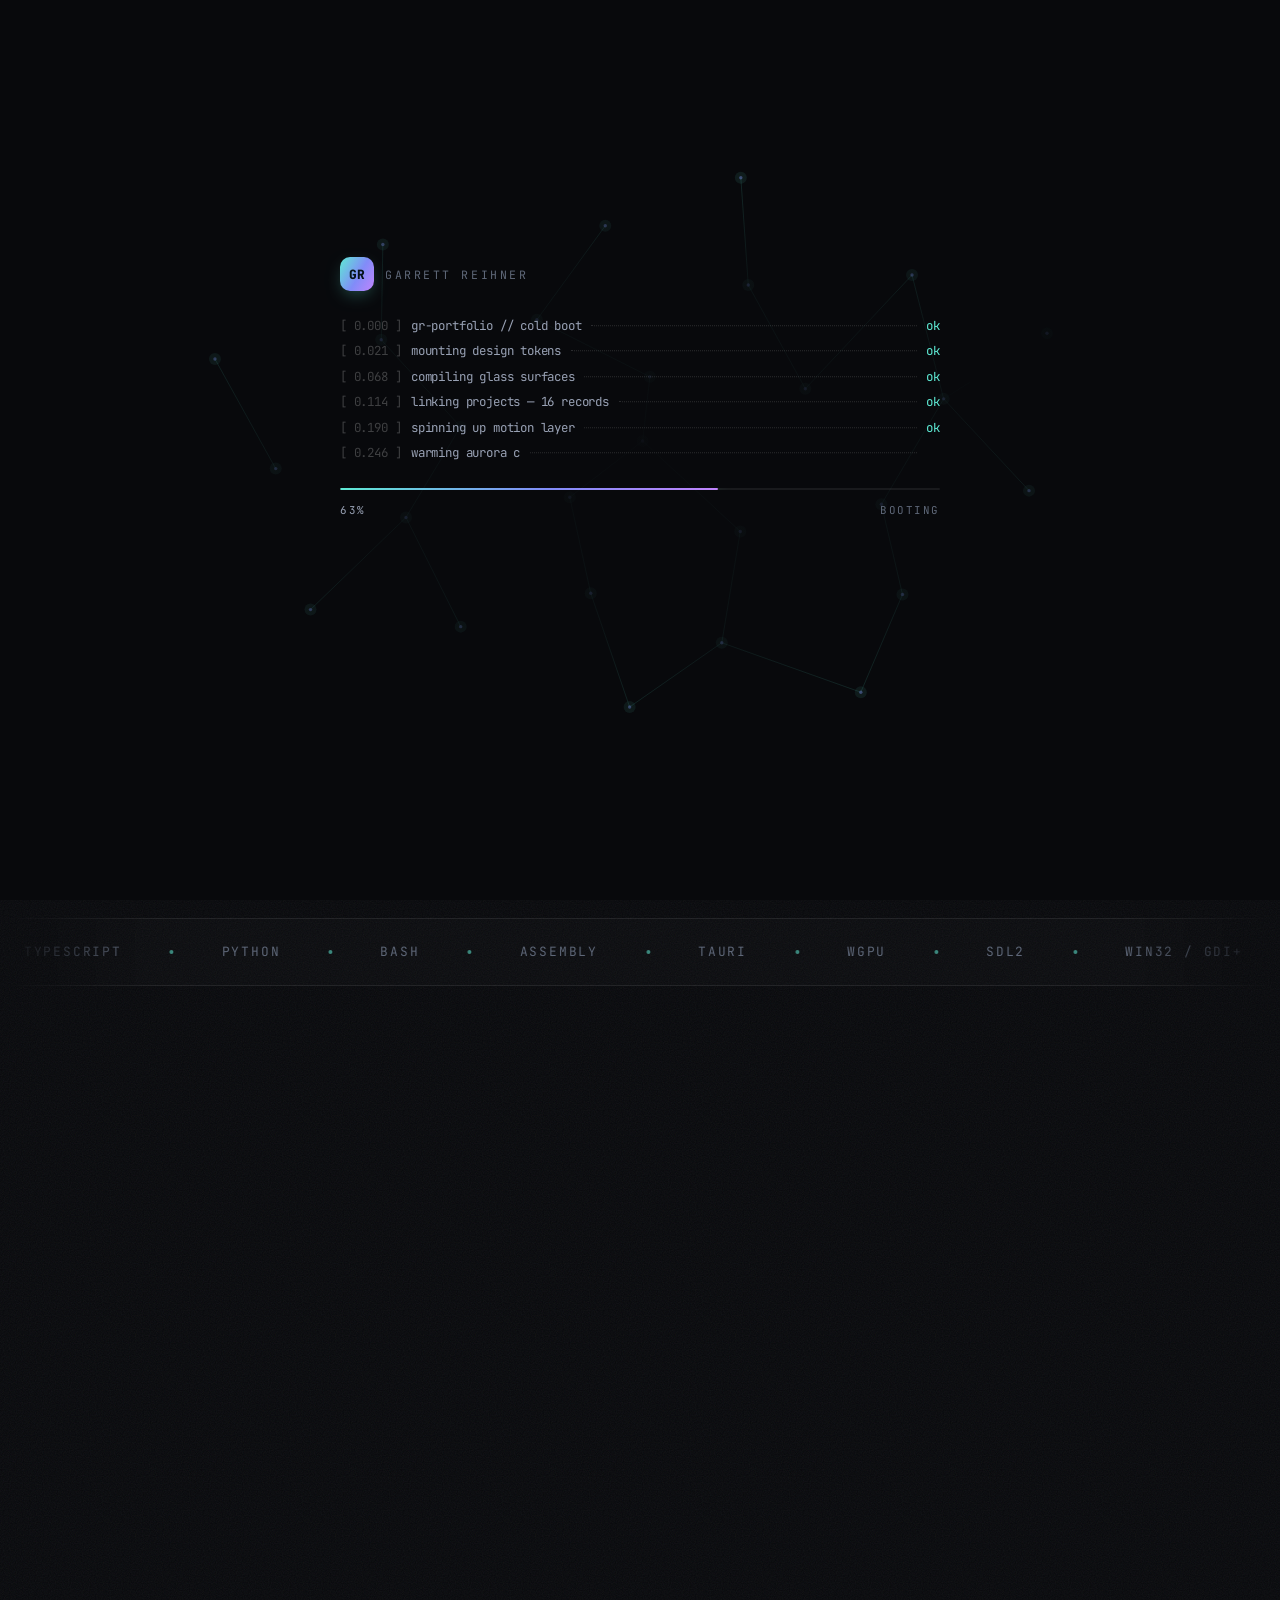
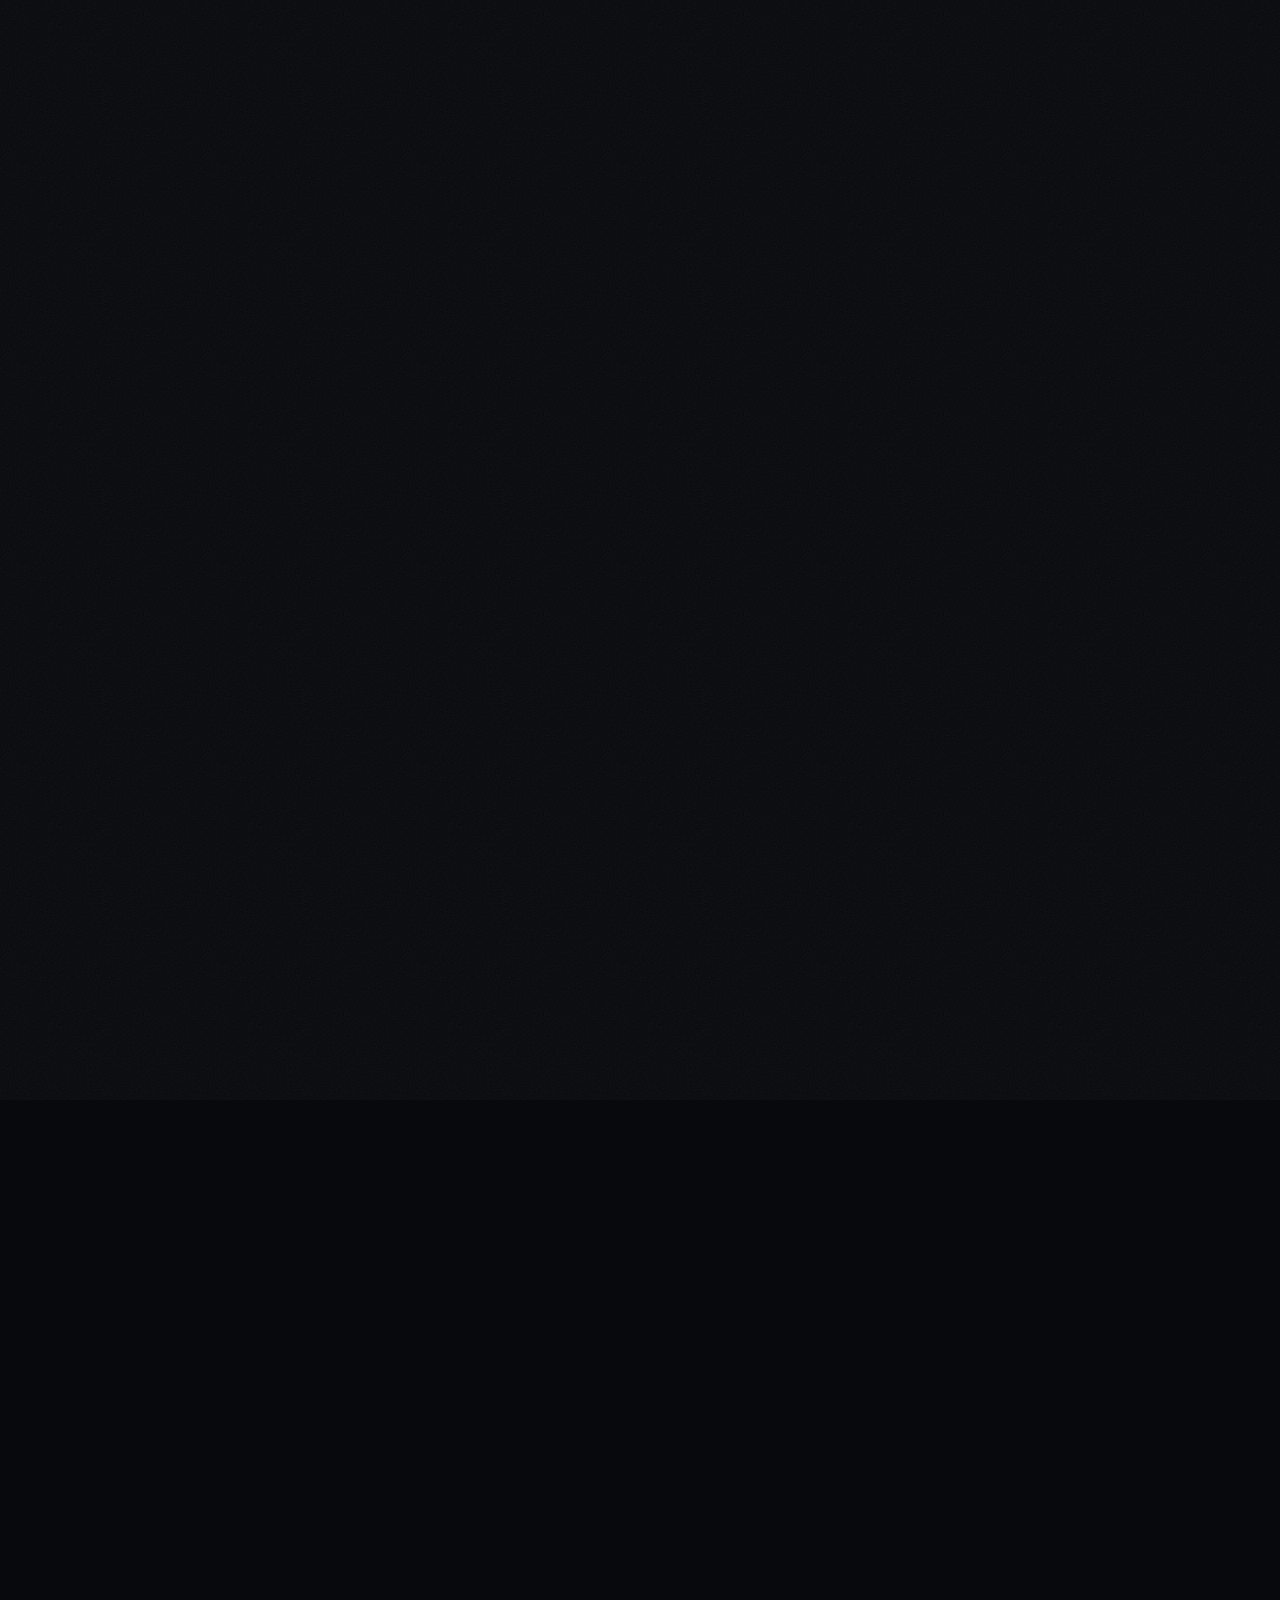
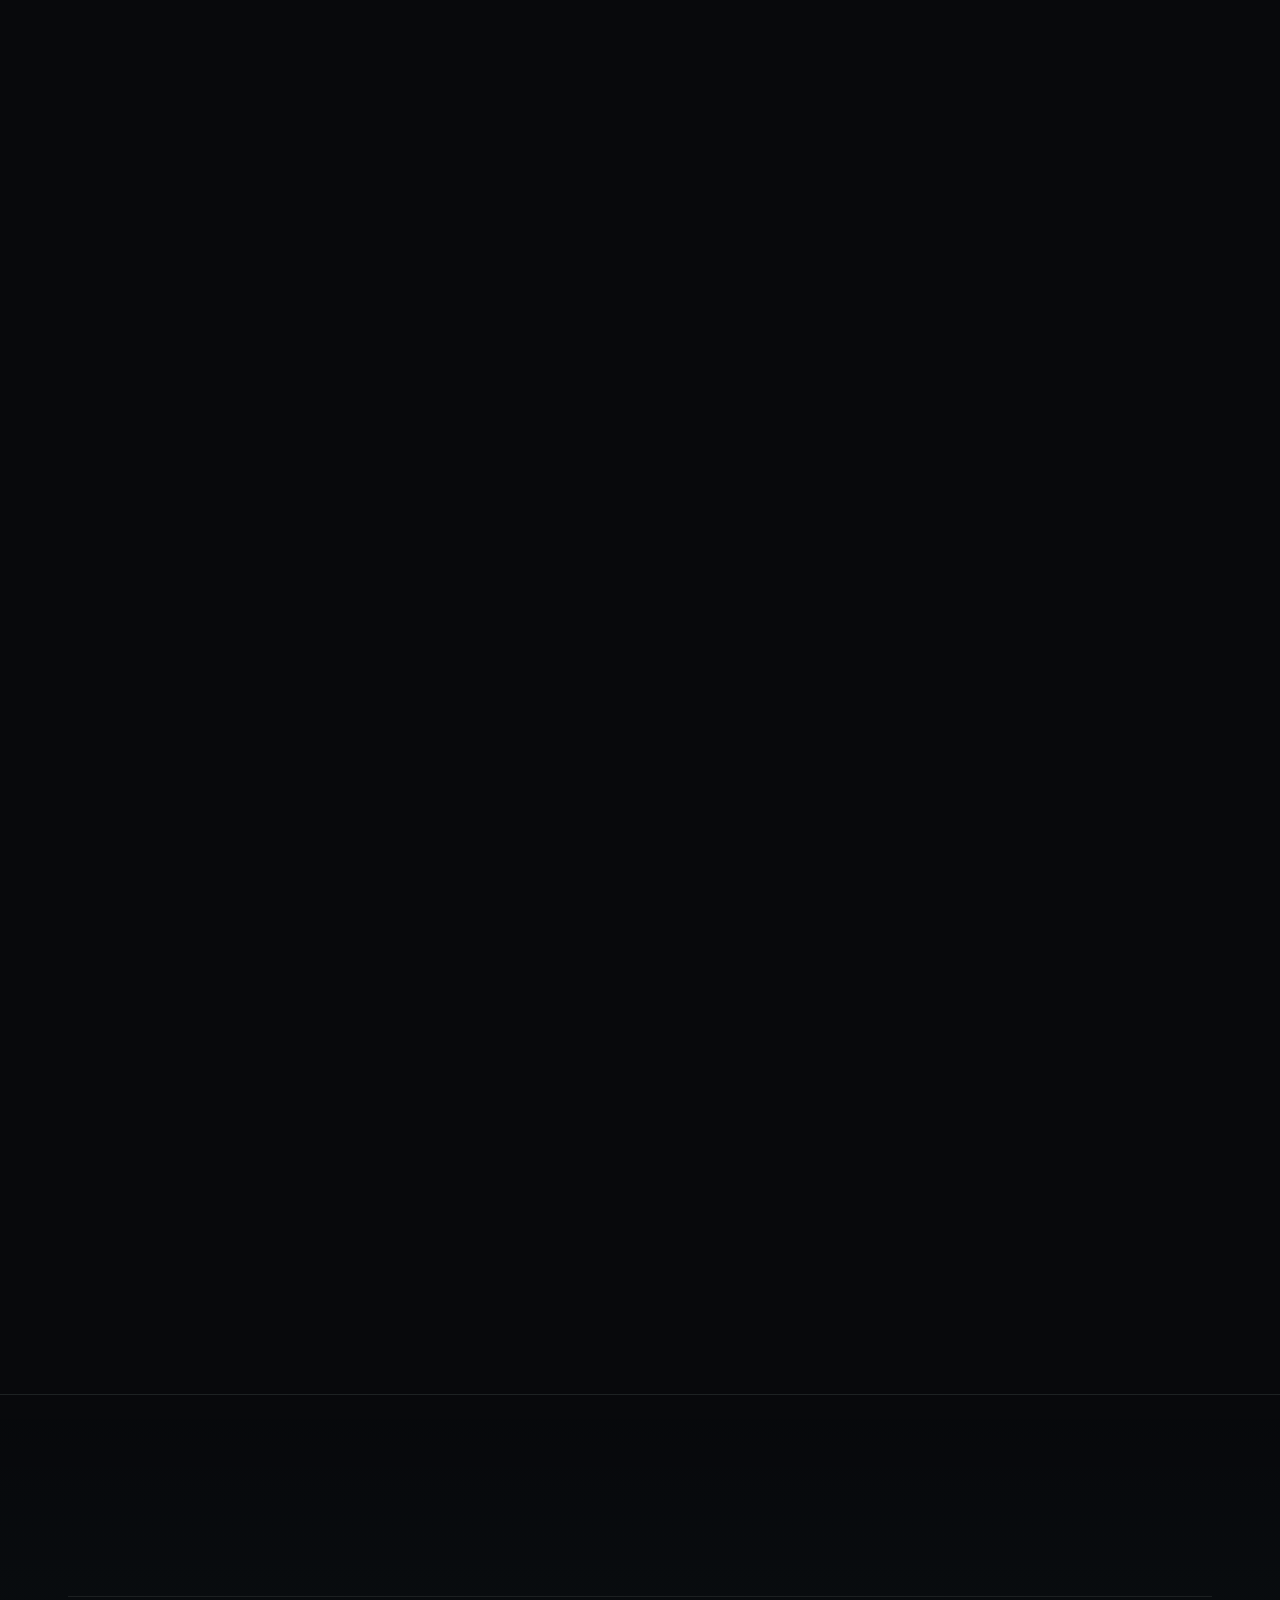
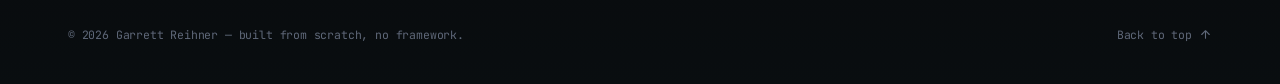
==== commit 3d997c9d: "2.0 Release" ====
--- a/index.html
+++ b/index.html
@@ -3,302 +3,1097 @@
 <head>
     <meta charset="UTF-8">
     <meta name="viewport" content="width=device-width, initial-scale=1.0">
-    <title>Garrett Reihner • Portfolio</title>
+    <title>Garrett Reihner — Software Engineer</title>
+    <meta name="description" content="Garrett Reihner — software engineer building operating systems, developer tooling, and games. Systems programming in C, Rust, and C++.">
+    <meta name="theme-color" content="#08090c">
+
+    <meta property="og:title" content="Garrett Reihner — Software Engineer">
+    <meta property="og:description" content="Systems programming, developer tooling, and game development.">
+    <meta property="og:type" content="website">
+
+    <link rel="preconnect" href="https://fonts.googleapis.com">
+    <link rel="preconnect" href="https://fonts.gstatic.com" crossorigin>
+    <link href="https://fonts.googleapis.com/css2?family=Inter:wght@400;500;600;700;800&family=JetBrains+Mono:wght@400;500;600&display=swap" rel="stylesheet">
     <link rel="stylesheet" href="style.css">
+
+    <!-- Arm the boot intro before first paint. Runs on every load; skipped only
+         for reduced-motion users, and never shown at all without JS so nobody
+         can be trapped behind it. -->
+    <script>
+        if (!matchMedia("(prefers-reduced-motion: reduce)").matches) {
+            document.documentElement.className += " intro";
+        }
+    </script>
 </head>
 
 <body>
 
-    <!-- NAVBAR -->
-    <nav class="navbar">
-        <div class="nav-left">
-            <div class="logo">GR</div>
-        </div>
-
-        <ul class="nav-center">
-            <li><a href="#projects" class="nav-link">Projects</a></li>
-            <li><a href="#extras" class="nav-link">Extras</a></li>
-            <li><a href="#travel" class="nav-link">Travel</a></li>
-        </ul>
-
-        <div class="nav-right">
-            <a href="#contact" class="contact-btn">Contact Me</a>
-        </div>
-    </nav>
-
-    <!-- HERO SECTION -->
-    <header class="hero">
-        <div class="hero-container">
-            <div class="hero-content">
-                <img src="main_gallery/garrett.jpg" alt="Garrett Reihner" class="hero-photo">
-                <h1 class="hero-title">Hey, I'm Garrett Reihner. I have lots of ideas, but not enough time to...</h1>
-            </div>
-            
-            <div class="flagship-card">
-                <div class="flagship-shine"></div>
-                <div class="flagship-badge">Flagship Project</div>
-                <div class="flagship-inner">
-                    <img src="main_gallery/greek_logo.jpg" alt="g(r)eek" class="flagship-image">
-                    <h2 class="flagship-title">g(r)eek</h2>
-                    <p class="flagship-subtitle">A Collection of Ambitious Personal Projects</p>
-                    <p class="flagship-description">Spanning systems programming, developer tooling, and game development. Three passion projects pushing technical boundaries: a custom operating system, a next-gen terminal emulator, and a magic-focused roguelite dungeon crawler.</p>
-                    <div class="flagship-projects">
-                        <button class="flagship-sub-btn project-card-btn" role="button" tabindex="0"
-                                data-project-title="Athena"
-                                data-project-image="main_gallery/athena.png"
-                                data-project-description="A planned personal Operating System project with a fully functional UI. Built from the ground up as a solo venture to deepen knowledge and skills in OS development, including kernel architecture, memory management, and system design."
-                                data-project-techs="C,Assembly,Kernel Development,UEFI,Memory Management,File Systems"
-                                data-project-repo="https://github.com/SC0R9I0N/Athena">
-                            View Athena
-                        </button>
-                        <button class="flagship-sub-btn project-card-btn" role="button" tabindex="0"
-                                data-project-title="Ares"
-                                data-project-image="main_gallery/ares.png"
-                                data-project-description="A planned GPU-accelerated terminal emulator designed to revolutionize command-line productivity. Features custom themes, IDE-style file system navigation, seamless WSL distro switching, built-in WSL and Homebrew support, auto-installed PowerShell, integrated monitoring tools for GitHub Copilot and Claude, and a split-window agent launcher for your current directory."
-                                data-project-techs="Rust,Tauri,WSL,PowerShell,GitHub Copilot,Claude API,GPU Acceleration,Terminal Emulation"
-                                data-project-repo="https://github.com/SC0R9I0N/Ares">
-                            View Ares
-                        </button>
-                        <button class="flagship-sub-btn project-card-btn" role="button" tabindex="0"
-                                data-project-title="Gaia"
-                                data-project-image="main_gallery/gaia.png"
-                                data-project-description="A magic-based roguelite dungeon crawler built from scratch without a game engine. Inspired by modern dungeon crawlers like Enter the Gungeon, it features roguelite mechanics with elevated progression systems. Stands out with an enhanced focus on magic casting rather than traditional melee and ranged weapons, creating a unique spellcasting experience with dynamic spell combinations and magical progression."
-                                data-project-techs="C++,Game Development,Graphics Programming,Physics Simulation,Procedural Generation,Game Design"
-                                data-project-repo="https://github.com/SC0R9I0N/Gaia">
-                            View Gaia
-                        </button>
-                    </div>
-                </div>
-            </div>
-        </div>
-    </header>
-
-    <!-- FEATURED WORK / ABOUT ME -->
-    <section id="featured" class="section">
-        <h2 class="section-title">Featured Work</h2>
+<a class="skip-link" href="#main">Skip to content</a>
+
+<!-- ============ BOOT INTRO ============ -->
+<div class="preloader" id="preloader">
+    <canvas id="preloader-canvas" aria-hidden="true"></canvas>
+    <div class="pre-scrim" aria-hidden="true"></div>
+
+    <div class="pre-inner">
+        <div class="pre-mark">
+            <span class="logo-mark">GR</span>
+            garrett reihner
+        </div>
+
+        <div class="pre-log" id="pre-log" role="status" aria-live="polite"></div>
+
+        <div class="pre-bar"><span id="pre-bar-fill"></span></div>
+        <div class="pre-meta">
+            <span id="pre-pct">0%</span>
+            <span id="pre-status">booting</span>
+        </div>
+
+        <button class="pre-enter" id="pre-enter" type="button" data-magnetic>
+            Start Site
+            <svg viewBox="0 0 24 24" fill="none" stroke="currentColor" stroke-width="2.2" stroke-linecap="round" stroke-linejoin="round" aria-hidden="true"><path d="M5 12h14M13 6l6 6-6 6"/></svg>
+        </button>
+        <span class="pre-hint">press enter</span>
+    </div>
+</div>
+<div class="pre-flash" id="pre-flash" aria-hidden="true"></div>
+
+<!-- ============ AMBIENT LAYERS ============ -->
+<canvas id="bg-canvas" aria-hidden="true"></canvas>
+<div class="bg-grid" aria-hidden="true"></div>
+<div class="bg-grain" aria-hidden="true"></div>
+<canvas id="ripple-canvas" aria-hidden="true"></canvas>
+
+<div class="cursor-dot" aria-hidden="true"></div>
+<div class="cursor-ring" aria-hidden="true"></div>
+
+<div class="scroll-progress" aria-hidden="true"></div>
+
+<!-- ============ NAV ============ -->
+<nav class="navbar" id="navbar">
+    <a href="#top" class="logo" data-magnetic aria-label="Garrett Reihner — home">
+        <span class="logo-mark">GR</span>
+        <span class="logo-text">GARRETT</span>
+    </a>
+
+    <ul class="nav-center" id="nav-center">
+        <span class="nav-indicator" aria-hidden="true"></span>
+        <li><a href="#featured"  class="nav-link">Work</a></li>
+        <li><a href="#projects"  class="nav-link">Projects</a></li>
+        <li><a href="#extras"    class="nav-link">Extras</a></li>
+        <li><a href="#travel"    class="nav-link">Travel</a></li>
+        <li><a href="#changelog" class="nav-link">Changelog</a></li>
+    </ul>
+
+    <div class="nav-right">
+        <a href="https://github.com/SC0R9I0N" target="_blank" rel="noopener" class="icon-btn desktop-only" aria-label="GitHub" data-magnetic>
+            <svg viewBox="0 0 24 24" fill="currentColor" aria-hidden="true"><path d="M12 .5A11.5 11.5 0 0 0 .5 12a11.5 11.5 0 0 0 7.86 10.92c.58.1.79-.25.79-.56v-2c-3.2.7-3.88-1.36-3.88-1.36-.53-1.35-1.29-1.71-1.29-1.71-1.06-.72.08-.7.08-.7 1.17.08 1.78 1.2 1.78 1.2 1.04 1.79 2.74 1.27 3.4.97.11-.76.41-1.28.74-1.57-2.56-.29-5.25-1.28-5.25-5.7 0-1.26.45-2.29 1.19-3.1-.12-.3-.52-1.47.11-3.07 0 0 .97-.31 3.18 1.18a11 11 0 0 1 5.79 0c2.2-1.49 3.17-1.18 3.17-1.18.63 1.6.24 2.77.12 3.07.74.81 1.19 1.84 1.19 3.1 0 4.43-2.7 5.4-5.27 5.69.42.36.8 1.08.8 2.19v3.25c0 .31.2.67.8.55A11.5 11.5 0 0 0 23.5 12 11.5 11.5 0 0 0 12 .5z"/></svg>
+        </a>
+        <a href="https://linkedin.com/in/garrett-reihner" target="_blank" rel="noopener" class="icon-btn desktop-only" aria-label="LinkedIn" data-magnetic>
+            <svg viewBox="0 0 24 24" fill="currentColor" aria-hidden="true"><path d="M20.45 20.45h-3.56v-5.57c0-1.33-.03-3.04-1.85-3.04-1.86 0-2.14 1.45-2.14 2.94v5.67H9.35V9h3.42v1.56h.05a3.75 3.75 0 0 1 3.37-1.85c3.6 0 4.27 2.37 4.27 5.46zM5.34 7.43a2.07 2.07 0 1 1 0-4.14 2.07 2.07 0 0 1 0 4.14zM7.12 20.45H3.55V9h3.57zM22.22 0H1.77C.79 0 0 .77 0 1.72v20.56C0 23.23.79 24 1.77 24h20.45c.98 0 1.78-.77 1.78-1.72V1.72C24 .77 23.2 0 22.22 0z"/></svg>
+        </a>
+        <button class="nav-toggle" id="nav-toggle" aria-label="Open menu" aria-expanded="false" aria-controls="mobile-menu">
+            <span></span><span></span><span></span>
+        </button>
+    </div>
+</nav>
+
+<!-- ============ MOBILE MENU ============ -->
+<div class="mobile-menu" id="mobile-menu">
+    <a href="#featured"  style="--i:0"><span>01</span> Work</a>
+    <a href="#projects"  style="--i:1"><span>02</span> Projects</a>
+    <a href="#extras"    style="--i:2"><span>03</span> Extras</a>
+    <a href="#travel"    style="--i:3"><span>04</span> Travel</a>
+    <a href="#changelog" style="--i:4"><span>05</span> Changelog</a>
+
+    <div class="mobile-social" style="--i:5">
+        <a href="https://github.com/SC0R9I0N" target="_blank" rel="noopener" class="btn btn-ghost btn-sm">GitHub</a>
+        <a href="https://linkedin.com/in/garrett-reihner" target="_blank" rel="noopener" class="btn btn-ghost btn-sm">LinkedIn</a>
+        <a href="https://www.boot.dev/u/sc0r9i0n" target="_blank" rel="noopener" class="btn btn-ghost btn-sm">Boot.dev</a>
+    </div>
+</div>
+
+<main id="main">
+
+<!-- ============ HERO ============ -->
+<header class="hero" id="top">
+    <div class="shell hero-grid">
+
+        <div class="hero-left">
+            <div class="hero-status" data-reveal="fade">
+                <span class="status-dot"></span>
+                Open to new projects and ideas
+            </div>
+
+            <h1 class="hero-title" data-split>
+                I build the layers
+                <em class="grad">most people never see.</em>
+            </h1>
+
+            <p class="hero-roles" data-reveal="fade" style="--d:400ms">
+                <span class="caret">&gt;</span>
+                <span id="role-text" data-roles="Systems Programmer|Tooling Engineer|Game Developer|OS Tinkerer"></span>
+            </p>
+
+            <p class="hero-bio" data-reveal="fade" style="--d:520ms">
+                I'm <strong>Garrett Reihner</strong> — a software engineer drawn to the hard, unglamorous parts
+                of the stack: kernels, terminals, renderers, and the tooling that makes everything else possible.
+                Lots of ideas, never enough hours.
+            </p>
+
+            <div class="hero-cta" data-reveal="fade" style="--d:640ms">
+                <a href="#featured" class="btn btn-primary" data-magnetic>
+                    View selected work
+                    <svg viewBox="0 0 24 24" fill="none" stroke="currentColor" stroke-width="2" stroke-linecap="round" stroke-linejoin="round" aria-hidden="true"><path d="M7 17 17 7M9 7h8v8"/></svg>
+                </a>
+                <a href="https://github.com/SC0R9I0N" target="_blank" rel="noopener" class="btn btn-ghost" data-magnetic>
+                    <svg viewBox="0 0 24 24" fill="currentColor" aria-hidden="true"><path d="M12 .5A11.5 11.5 0 0 0 .5 12a11.5 11.5 0 0 0 7.86 10.92c.58.1.79-.25.79-.56v-2c-3.2.7-3.88-1.36-3.88-1.36-.53-1.35-1.29-1.71-1.29-1.71-1.06-.72.08-.7.08-.7 1.17.08 1.78 1.2 1.78 1.2 1.04 1.79 2.74 1.27 3.4.97.11-.76.41-1.28.74-1.57-2.56-.29-5.25-1.28-5.25-5.7 0-1.26.45-2.29 1.19-3.1-.12-.3-.52-1.47.11-3.07 0 0 .97-.31 3.18 1.18a11 11 0 0 1 5.79 0c2.2-1.49 3.17-1.18 3.17-1.18.63 1.6.24 2.77.12 3.07.74.81 1.19 1.84 1.19 3.1 0 4.43-2.7 5.4-5.27 5.69.42.36.8 1.08.8 2.19v3.25c0 .31.2.67.8.55A11.5 11.5 0 0 0 23.5 12 11.5 11.5 0 0 0 12 .5z"/></svg>
+                    GitHub
+                </a>
+            </div>
+
+            <div class="hero-stats" data-reveal="fade" style="--d:760ms">
+                <div>
+                    <!-- counted from the cards on this page, so it can never drift -->
+                    <div class="stat-value" data-count="0" data-count-selector="[data-project]">0</div>
+                    <div class="stat-label">Projects</div>
+                </div>
+                <div>
+                    <div class="stat-value" data-count="8" data-suffix="">0</div>
+                    <div class="stat-label">Languages used</div>
+                </div>
+                <div>
+                    <div class="stat-value" data-count="5" data-suffix="">0</div>
+                    <div class="stat-label">Continents visited</div>
+                </div>
+            </div>
+        </div>
+
+        <!-- Flagship -->
+        <div class="hero-right" data-reveal="scale" style="--d:300ms">
+            <article class="flagship glass" data-tilt data-spotlight>
+                <div class="flagship-top">
+                    <span class="badge">
+                        <svg viewBox="0 0 24 24" fill="currentColor" aria-hidden="true"><path d="M12 2 14.2 8.5 21 9.3l-5 4.4 1.4 6.8L12 17.2 6.6 20.5 8 13.7l-5-4.4 6.8-.8z"/></svg>
+                        Flagship
+                    </span>
+                    <span class="flagship-year">2025 — ongoing</span>
+                </div>
+
+                <div class="flagship-head">
+                    <h2 class="flagship-title">g<span class="accent">(r)</span>eek</h2>
+                    <p class="flagship-sub">three_projects // one_pantheon</p>
+                </div>
+
+                <p class="flagship-desc">
+                    An umbrella for my most ambitious work — systems programming, developer tooling and game
+                    development, each built from first principles rather than a framework.
+                </p>
+
+                <dl class="spec spec-inline">
+                    <div><dt>Scope</dt><dd>3 projects</dd></div>
+                    <div><dt>Stack</dt><dd>C · Rust · C++</dd></div>
+                    <div><dt>Approach</dt><dd>No engines, no frameworks</dd></div>
+                </dl>
+
+                <div class="flagship-list">
+                    <button class="sub-project" type="button"
+                            data-project
+                            data-title="Athena"
+                            data-status="planned"
+                            data-role="Solo build"
+                            data-type="Operating system"
+                            data-stack="C · Assembly"
+                            data-focus="Kernel, memory, filesystems"
+                            data-desc="A personal operating system project with a fully functional UI. Built from the ground up as a solo venture to deepen knowledge of kernel architecture, memory management, and system design."
+                            data-techs="C,Assembly,Kernel Development,UEFI,Memory Management,File Systems"
+                            data-repo="https://github.com/SC0R9I0N/Athena">
+                        <span class="lang-mark" aria-hidden="true">C</span>
+                        <span>
+                            <span class="sub-name">Athena</span><br>
+                            <span class="sub-meta">operating system · C / ASM</span>
+                        </span>
+                        <span class="sub-arrow"><svg viewBox="0 0 24 24" fill="none" stroke="currentColor" stroke-width="2" stroke-linecap="round" stroke-linejoin="round" aria-hidden="true"><path d="M5 12h14M13 6l6 6-6 6"/></svg></span>
+                    </button>
+
+                    <button class="sub-project" type="button"
+                            data-project
+                            data-title="Ares"
+                            data-status="building"
+                            data-role="Solo build"
+                            data-type="Terminal emulator"
+                            data-stack="Rust · Tauri 2 · wgpu"
+                            data-focus="PTY sessions, VT parsing, WSL-first"
+                            data-desc="A GPU-accelerated terminal emulator for Windows, built as a four-crate Rust workspace behind a Tauri 2 shell. PTY sessions stream into a tabbed UI, a VT parser handles CSI/SGR/OSC with a 10k-line scrollback grid, a wgpu renderer builds a cached glyph atlas, and the shell launcher detects WSL distros with a PowerShell fallback. Adds a filesystem sidebar, hot-reloading TOML themes, and a split pane that launches Claude or Copilot against your current directory. 45 unit tests across the workspace."
+                            data-techs="Rust,Tauri 2,wgpu,WGSL,portable-pty,vte,WSL"
+                            data-repo="https://github.com/SC0R9I0N/Ares">
+                        <span class="lang-mark" aria-hidden="true">RS</span>
+                        <span>
+                            <span class="sub-name">Ares</span><br>
+                            <span class="sub-meta">terminal emulator · Rust / Tauri</span>
+                        </span>
+                        <span class="sub-arrow"><svg viewBox="0 0 24 24" fill="none" stroke="currentColor" stroke-width="2" stroke-linecap="round" stroke-linejoin="round" aria-hidden="true"><path d="M5 12h14M13 6l6 6-6 6"/></svg></span>
+                    </button>
+
+                    <button class="sub-project" type="button"
+                            data-project
+                            data-title="Gaia"
+                            data-status="building"
+                            data-role="Two-person build"
+                            data-type="Roguelite game"
+                            data-stack="C++20 · SDL2"
+                            data-focus="Biomes, spell combos, meta-progression"
+                            data-desc="A magic-based roguelite dungeon crawler on plain C++20 and SDL2 — no game engine. The hub-and-run loop is playable: run rooms roll a biome that themes the palette and lays a signature surface hazard (lava, poison, spikes, water, ice), dodge-roll i-frames turn those hazards into timing puzzles, and spells resolve as released combos. Hub vendors swap runes, characters and artifacts, each vessel has a 30-node skill tree, and meta-progression persists between sessions while death rolls back your gold."
+                            data-techs="C++20,SDL2,CMake,Procedural Generation,Game Design"
+                            data-repo="https://github.com/SC0R9I0N/Gaia">
+                        <span class="lang-mark" aria-hidden="true">C++</span>
+                        <span>
+                            <span class="sub-name">Gaia</span><br>
+                            <span class="sub-meta">roguelite · C++20 / SDL2</span>
+                        </span>
+                        <span class="sub-arrow"><svg viewBox="0 0 24 24" fill="none" stroke="currentColor" stroke-width="2" stroke-linecap="round" stroke-linejoin="round" aria-hidden="true"><path d="M5 12h14M13 6l6 6-6 6"/></svg></span>
+                    </button>
+                </div>
+            </article>
+        </div>
+    </div>
+
+    <div class="scroll-hint" aria-hidden="true">
+        <span class="rail"></span>
+        Scroll
+    </div>
+</header>
+
+<!-- ============ MARQUEE ============ -->
+<div class="marquee" data-marquee aria-hidden="true">
+    <div class="marquee-track">
+        <span>Rust</span><i></i><span>C++</span><i></i><span>C</span><i></i><span>TypeScript</span><i></i>
+        <span>Python</span><i></i><span>Bash</span><i></i><span>Assembly</span><i></i>
+        <span>Tauri</span><i></i><span>wgpu</span><i></i><span>SDL2</span><i></i><span>Win32 / GDI+</span><i></i>
+        <span>React</span><i></i><span>Next.js</span><i></i><span>Electron</span><i></i><span>Flask</span><i></i>
+        <span>AWS CDK</span><i></i><span>Lambda</span><i></i><span>DynamoDB</span><i></i>
+        <span>PyTorch</span><i></i><span>SQLite</span><i></i><span>Computer Architecture</span><i></i>
+        <span>Kernel Development</span><i></i><span>Procedural Generation</span><i></i>
+    </div>
+</div>
+
+<!-- ============ FEATURED WORK ============ -->
+<section id="featured" class="section">
+    <div class="shell">
+        <div class="section-head">
+            <div>
+                <span class="eyebrow" data-reveal="fade">01 — Selected</span>
+                <h2 class="section-title" data-reveal>Featured work</h2>
+            </div>
+            <p class="section-note" data-reveal style="--d:120ms">
+                Three projects I've put the most hours into. Click any card for the full breakdown.
+            </p>
+        </div>
 
         <div class="featured-grid">
-            <div class="featured-link project-card-btn" role="button" tabindex="0"
-                 data-project-title="ClassBits"
-                 data-project-image="main_gallery/classbits.png"
-                 data-project-description="A QR-based Class Manager for efficiently tracking attendance using QR codes. Streamline your classroom management with real-time attendance tracking and easy-to-use interface."
-                 data-project-techs="React,Node.js,QR Code,Database"
-                 data-project-repo="https://github.com/SC0R9I0N/qr-class-manager">
-                <div class="featured-card">
-                    <img src="main_gallery/classbits.png" class="featured-img">
-                    <div class="featured-info">
-                        <h3>ClassBits</h3>
-                        <p>A QR-based Class Manager</p>
-                    </div>
-                </div>
-            </div>
-
-            <div class="featured-link project-card-btn" role="button" tabindex="0"
-                 data-project-title="AVENDRA"
-                 data-project-image="main_gallery/avendra.png"
-                 data-project-description="An upcoming publication on automated drones. Explore the cutting-edge research and development in autonomous drone technology, covering everything from hardware design to advanced software algorithms."
-                 data-project-techs="Python,Robotics,Computer Vision,Autonomous Systems"
-                 data-project-repo="https://github.com/SC0R9I0N/AVENDRA-source-code"
-                 data-project-is-publication="true"
-                 data-project-published="false">
-                <div class="featured-card">
-                    <img src="main_gallery/avendra.png" class="featured-img">
-                    <div class="featured-info">
-                        <h3>AVENDRA</h3>
-                        <p>An upcoming publication on automated drones</p>
-                    </div>
-                </div>
-            </div>
-
-            <div class="featured-link project-card-btn" role="button" tabindex="0"
-                 data-project-title="PairPad"
-                 data-project-image="main_gallery/pairpad.png"
-                 data-project-description="A WIP Collaborative Code Editor enabling real-time pair programming with multiple developers. Share code, see live edits, and collaborate seamlessly on coding projects."
-                 data-project-techs="WebSockets,JavaScript,React,Real-time Sync"
-                 data-project-repo="https://github.com/SC0R9I0N/PairPad">
-                <div class="featured-card">
-                    <img src="main_gallery/pairpad.png" class="featured-img">
-                    <div class="featured-info">
-                        <h3>PairPad</h3>
-                        <p>A WIP Collaborative Code Editor</p>
-                    </div>
-                </div>
-            </div>
-        </div>
-    </section>
-
-    <!-- PROJECTS -->
-    <section id="projects" class="section">
-        <h2 class="section-title">Projects</h2>
-
-        <div class="card-grid">
-            <div class="card project-card-btn" role="button" tabindex="0"
-                 data-project-title="StegoForge"
-                 data-project-image="main_gallery/rust.png"
-                 data-project-description="WIP Steganography Tool for encoding and decoding hidden messages within files. Built with advanced cryptographic techniques for secure data hiding."
-                 data-project-techs="Rust,Cryptography,File I/O,Algorithms"
-                 data-project-repo="https://github.com/SC0R9I0N/StegoForge">
-                <img src="main_gallery/rust.png" class="card-logo">
+            <article class="featured-card glass" data-reveal style="--d:0ms" data-spotlight
+                     data-project
+                     data-title="ClassBits"
+                     data-status="live"
+                     data-role="Team of 5"
+                     data-type="Serverless web app"
+                     data-stack="React · AWS CDK · Lambda"
+                     data-focus="Cognito auth, DynamoDB, CloudFront"
+                     data-desc="A QR-based class manager that replaces the roll-call with a two-second scan. Students scan a session code, attendance lands in DynamoDB, and instructors get a dashboard instead of a spreadsheet. The whole stack is serverless — API Gateway and Lambda for business logic, Cognito for auth, S3 and CloudFront for the React frontend — deployed from AWS CDK."
+                     data-techs="React,Vite,Python,AWS CDK,Lambda,DynamoDB,Cognito,API Gateway,S3,CloudFront"
+                     data-repo="https://github.com/SC0R9I0N/qr-class-manager"
+                     data-live="https://d12l6j7r4rtj92.cloudfront.net/"
+                     tabindex="0" role="button" aria-label="ClassBits — view details">
+                <div class="plate">
+                    <div class="plate-top">
+                        <span class="featured-index">01</span>
+                        <span class="status-chip live">Live</span>
+                    </div>
+                    <dl class="spec">
+                        <div><dt>Role</dt><dd>Team of 5</dd></div>
+                        <div><dt>Type</dt><dd>Serverless web app</dd></div>
+                        <div><dt>Stack</dt><dd>React · AWS CDK · Lambda</dd></div>
+                        <div><dt>Focus</dt><dd>Cognito auth, DynamoDB</dd></div>
+                    </dl>
+                </div>
+                <div class="featured-body">
+                    <h3>ClassBits</h3>
+                    <p>QR-based attendance on a fully serverless AWS stack — scan in, dashboard out.</p>
+                    <span class="card-cta">
+                        Case study
+                        <svg viewBox="0 0 24 24" fill="none" stroke="currentColor" stroke-width="2" stroke-linecap="round" stroke-linejoin="round" aria-hidden="true"><path d="M7 17 17 7M9 7h8v8"/></svg>
+                    </span>
+                </div>
+            </article>
+
+            <article class="featured-card glass" data-reveal style="--d:110ms" data-spotlight
+                     data-project
+                     data-title="Skyblock Item Browser"
+                     data-status="shipped"
+                     data-role="Solo build"
+                     data-type="Desktop app"
+                     data-stack="TypeScript · React · Electron"
+                     data-focus="5,600+ items, live market prices"
+                     data-desc="A standalone desktop encyclopedia for every Hypixel Skyblock item, wrapped in a faithful Minecraft-style UI. Browse 5,600+ items in a virtualised inventory grid with colour-coded lore tooltips, inspect crafting recipes and sources, pull live auction-house and bazaar prices, compute level-100 pet stats, and plan builds against the real enchant, reforge and gemstone rules. Ships as one self-contained Windows installer and works fully offline."
+                     data-techs="TypeScript,React 19,Electron,Vite,Node.js,Coflnet API,Hypixel API"
+                     data-repo="https://github.com/SC0R9I0N/skyblockitems"
+                     tabindex="0" role="button" aria-label="Skyblock Item Browser — view details">
+                <div class="plate">
+                    <div class="plate-top">
+                        <span class="featured-index">02</span>
+                        <span class="status-chip shipped">Shipped</span>
+                    </div>
+                    <dl class="spec">
+                        <div><dt>Role</dt><dd>Solo build</dd></div>
+                        <div><dt>Type</dt><dd>Desktop app</dd></div>
+                        <div><dt>Stack</dt><dd>TypeScript · React · Electron</dd></div>
+                        <div><dt>Focus</dt><dd>5,600+ items, live prices</dd></div>
+                    </dl>
+                </div>
+                <div class="featured-body">
+                    <h3>Skyblock Item Browser</h3>
+                    <p>An offline desktop encyclopedia for 5,600+ Hypixel Skyblock items, with live market prices and a build planner.</p>
+                    <span class="card-cta">
+                        Case study
+                        <svg viewBox="0 0 24 24" fill="none" stroke="currentColor" stroke-width="2" stroke-linecap="round" stroke-linejoin="round" aria-hidden="true"><path d="M7 17 17 7M9 7h8v8"/></svg>
+                    </span>
+                </div>
+            </article>
+
+            <article class="featured-card glass" data-reveal style="--d:220ms" data-spotlight
+                     data-project
+                     data-title="PairPad"
+                     data-status="building"
+                     data-role="Scrum Master · team of 4"
+                     data-type="Collaborative editor"
+                     data-stack="React · Vite · Flask"
+                     data-focus="Session management, test coverage"
+                     data-desc="A real-time collaborative coding and whiteboarding platform for pair programming and interactive learning — shared documents, live cursor positions, a synchronised whiteboard, and sandboxed Python execution. Built as a four-person Software Engineering final project: I ran the sprints as Scrum Master and did the primary work on the backend test suite and the documentation that kept the team aligned."
+                     data-techs="React,Vite,Python,Flask,SpacetimeDB,Vitest,pytest"
+                     data-repo="https://github.com/SC0R9I0N/PairPad"
+                     tabindex="0" role="button" aria-label="PairPad — view details">
+                <div class="plate">
+                    <div class="plate-top">
+                        <span class="featured-index">03</span>
+                        <span class="status-chip building">In progress</span>
+                    </div>
+                    <dl class="spec">
+                        <div><dt>Role</dt><dd>Scrum Master · team of 4</dd></div>
+                        <div><dt>Type</dt><dd>Collaborative editor</dd></div>
+                        <div><dt>Stack</dt><dd>React · Vite · Flask</dd></div>
+                        <div><dt>Focus</dt><dd>Session management, testing</dd></div>
+                    </dl>
+                </div>
+                <div class="featured-body">
+                    <h3>PairPad</h3>
+                    <p>A real-time collaborative editor and whiteboard, built with a team of four.</p>
+                    <span class="card-cta">
+                        Case study
+                        <svg viewBox="0 0 24 24" fill="none" stroke="currentColor" stroke-width="2" stroke-linecap="round" stroke-linejoin="round" aria-hidden="true"><path d="M7 17 17 7M9 7h8v8"/></svg>
+                    </span>
+                </div>
+            </article>
+        </div>
+    </div>
+</section>
+
+<!-- ============ PROJECTS ============ -->
+<section id="projects" class="section">
+    <div class="shell">
+        <div class="section-head">
+            <div>
+                <span class="eyebrow" data-reveal="fade">02 — Archive</span>
+                <h2 class="section-title" data-reveal>Everything else</h2>
+            </div>
+            <p class="section-note" data-reveal style="--d:120ms">
+                Desktop apps, coursework and experiments. Every card is labelled with how far along it actually is.
+            </p>
+        </div>
+
+        <div class="project-grid">
+            <article class="mini-card glass" data-reveal style="--d:0ms" data-spotlight
+                     data-project
+                     data-title="NeuroMesh"
+                     data-status="shipped"
+                     data-role="Solo build"
+                     data-type="Desktop app"
+                     data-stack="Rust · egui · SQLite"
+                     data-focus="Knowledge graph, offline NLP"
+                     data-desc="A fully offline native Rust desktop app that ingests notes, auto-categorises them with rule-based NLP, and lays them out as an interactive knowledge graph. A force-directed simulation positions the nodes and persists them to a local SQLite database — pan, zoom, drag nodes, and edit content in place. Nothing leaves the machine, and it installs per-user on Windows with no admin rights."
+                     data-techs="Rust,egui,eframe,SQLite,rusqlite,Inno Setup"
+                     data-repo="https://github.com/SC0R9I0N/neuromesh"
+                     tabindex="0" role="button" aria-label="NeuroMesh — view details">
+                <div class="mini-top">
+                    <span class="mini-index">01</span>
+                    <span class="chip-status shipped">Shipped</span>
+                </div>
+                <h3>NeuroMesh</h3>
+                <p>Offline note graph in Rust — ingest, auto-categorise, and explore as a force-directed map.</p>
+                <dl class="spec spec-mini">
+                    <div><dt>Type</dt><dd>Desktop app</dd></div>
+                    <div><dt>Stack</dt><dd>Rust · egui · SQLite</dd></div>
+                    <div><dt>Focus</dt><dd>Knowledge graph, offline NLP</dd></div>
+                </dl>
+                <span class="card-cta">
+                    Details
+                    <svg viewBox="0 0 24 24" fill="none" stroke="currentColor" stroke-width="2" stroke-linecap="round" stroke-linejoin="round" aria-hidden="true"><path d="M7 17 17 7M9 7h8v8"/></svg>
+                </span>
+            </article>
+
+            <article class="mini-card glass" data-reveal style="--d:80ms" data-spotlight
+                     data-project
+                     data-title="WoW Collector"
+                     data-status="shipped"
+                     data-role="Solo build"
+                     data-type="Web + desktop app"
+                     data-stack="TypeScript · Next.js · Electron"
+                     data-focus="Blizzard OAuth, profile storage"
+                     data-desc="Tracks World of Warcraft mount and transmog collections for any character — enter a name, realm and region, with no Battle.net login or OAuth consent screen. All Blizzard API traffic runs server-side on client credentials so the id and secret never reach the browser. It ships both as a web app and as an Electron desktop build whose shell boots the compiled Next server on a free localhost port, which is why saved characters live in a profiles file rather than localStorage."
+                     data-techs="TypeScript,Next.js,React,Electron,Blizzard API,OAuth 2.0"
+                     data-repo="https://github.com/SC0R9I0N/wowcollector"
+                     tabindex="0" role="button" aria-label="WoW Collector — view details">
+                <div class="mini-top">
+                    <span class="mini-index">02</span>
+                    <span class="chip-status shipped">Shipped</span>
+                </div>
+                <h3>WoW Collector</h3>
+                <p>Mount and transmog tracking for any WoW character, with no Battle.net login.</p>
+                <dl class="spec spec-mini">
+                    <div><dt>Type</dt><dd>Web + desktop app</dd></div>
+                    <div><dt>Stack</dt><dd>TypeScript · Next.js · Electron</dd></div>
+                    <div><dt>Focus</dt><dd>Blizzard OAuth, profile storage</dd></div>
+                </dl>
+                <span class="card-cta">
+                    Details
+                    <svg viewBox="0 0 24 24" fill="none" stroke="currentColor" stroke-width="2" stroke-linecap="round" stroke-linejoin="round" aria-hidden="true"><path d="M7 17 17 7M9 7h8v8"/></svg>
+                </span>
+            </article>
+
+            <article class="mini-card glass" data-reveal style="--d:160ms" data-spotlight
+                     data-project
+                     data-title="Gi(t/st)"
+                     data-status="shipped"
+                     data-role="Solo build"
+                     data-type="Desktop app"
+                     data-stack="C++17 · Win32 · GDI+"
+                     data-focus="Commit DAG layout, WinHTTP"
+                     data-desc="A native Windows app that renders a repository's full branch history as a navigable graph. Paste a GitHub or GitLab URL in almost any form and it unions commits from every branch into one DAG, then lays it out the way mature history viewers do — first-parent chains stay in a straight column while merges curve cleanly, the default branch always keeps a reserved blue, and rendering is virtualised so thousands of commits scroll smoothly. No browser, no bundled runtime, no third-party DLLs."
+                     data-techs="C++17,Win32,GDI+,WinHTTP,nlohmann/json,CMake"
+                     data-repo="https://github.com/SC0R9I0N/Gi-t-st"
+                     tabindex="0" role="button" aria-label="Gi(t/st) — view details">
+                <div class="mini-top">
+                    <span class="mini-index">03</span>
+                    <span class="chip-status shipped">Shipped</span>
+                </div>
+                <h3>Gi(t/st)</h3>
+                <p>Native Windows viewer that draws a repo's whole multi-branch commit graph.</p>
+                <dl class="spec spec-mini">
+                    <div><dt>Type</dt><dd>Desktop app</dd></div>
+                    <div><dt>Stack</dt><dd>C++17 · Win32 · GDI+</dd></div>
+                    <div><dt>Focus</dt><dd>Commit DAG layout, WinHTTP</dd></div>
+                </dl>
+                <span class="card-cta">
+                    Details
+                    <svg viewBox="0 0 24 24" fill="none" stroke="currentColor" stroke-width="2" stroke-linecap="round" stroke-linejoin="round" aria-hidden="true"><path d="M7 17 17 7M9 7h8v8"/></svg>
+                </span>
+            </article>
+
+            <article class="mini-card glass" data-reveal style="--d:240ms" data-spotlight
+                     data-project
+                     data-title="RISC-V CPU Simulator"
+                     data-status="complete"
+                     data-role="Course project"
+                     data-type="Architecture simulator"
+                     data-stack="C++ · Make"
+                     data-focus="Tomasulo, ROB, branch prediction"
+                     data-desc="A functional and timing simulator for a speculative, multi-issue, out-of-order CPU, written for CS 2410 at Pitt. It executes a ten-instruction RISC-V subset through a 4-wide fetch, decode, dispatch and writeback pipeline: per-unit reservation stations with real latencies, a reorder buffer for in-order commit, and a 2-bit dynamic branch predictor over a 16-entry BTB. Stall accounting separates reservation-station pressure from ROB pressure so bottlenecks are attributable."
+                     data-techs="C++,RISC-V,Tomasulo,Reorder Buffer,Branch Prediction,OpenXLSX,Make"
+                     data-repo="https://github.com/SC0R9I0N/cpu-simulator"
+                     tabindex="0" role="button" aria-label="RISC-V CPU Simulator — view details">
+                <div class="mini-top">
+                    <span class="mini-index">04</span>
+                    <span class="chip-status complete">Complete</span>
+                </div>
+                <h3>RISC-V CPU Simulator</h3>
+                <p>Out-of-order speculative CPU simulator with reservation stations and a reorder buffer.</p>
+                <dl class="spec spec-mini">
+                    <div><dt>Type</dt><dd>Architecture simulator</dd></div>
+                    <div><dt>Stack</dt><dd>C++ · Make</dd></div>
+                    <div><dt>Focus</dt><dd>Tomasulo, ROB, branch prediction</dd></div>
+                </dl>
+                <span class="card-cta">
+                    Details
+                    <svg viewBox="0 0 24 24" fill="none" stroke="currentColor" stroke-width="2" stroke-linecap="round" stroke-linejoin="round" aria-hidden="true"><path d="M7 17 17 7M9 7h8v8"/></svg>
+                </span>
+            </article>
+
+            <article class="mini-card glass" data-reveal style="--d:320ms" data-spotlight
+                     data-project
+                     data-title="SportNet"
+                     data-status="complete"
+                     data-type="ML model"
+                     data-stack="Python · PyTorch"
+                     data-focus="2D athlete pose, T5 explainer"
+                     data-desc="A 2D athlete pose-estimation pipeline trained on the AthletePose3D dataset. The backbone adapts MogaNet with an MMPose-style heatmap head to predict keypoints, and a T5 semantic explainer turns those predictions into readable descriptions of what the athlete's body is doing — so the model outputs an explanation rather than only coordinates."
+                     data-techs="Python,PyTorch,timm,Transformers,T5,OpenCV,NLTK"
+                     data-repo="https://github.com/SC0R9I0N/SportNet"
+                     tabindex="0" role="button" aria-label="SportNet — view details">
+                <div class="mini-top">
+                    <span class="mini-index">05</span>
+                    <span class="chip-status complete">Complete</span>
+                </div>
+                <h3>SportNet</h3>
+                <p>Athlete pose estimation with a T5 head that explains the pose in words.</p>
+                <dl class="spec spec-mini">
+                    <div><dt>Type</dt><dd>ML model</dd></div>
+                    <div><dt>Stack</dt><dd>Python · PyTorch</dd></div>
+                    <div><dt>Focus</dt><dd>2D athlete pose, T5 explainer</dd></div>
+                </dl>
+                <span class="card-cta">
+                    Details
+                    <svg viewBox="0 0 24 24" fill="none" stroke="currentColor" stroke-width="2" stroke-linecap="round" stroke-linejoin="round" aria-hidden="true"><path d="M7 17 17 7M9 7h8v8"/></svg>
+                </span>
+            </article>
+
+            <article class="mini-card glass" data-reveal style="--d:0ms" data-spotlight
+                     data-project
+                     data-title="StegoForge"
+                     data-status="planned"
+                     data-role="Solo build"
+                     data-type="CLI toolkit"
+                     data-stack="Rust"
+                     data-focus="Steganography, cryptography"
+                     data-desc="A planned Rust application for seamless steganography — hiding payloads inside ordinary files and retrieving the message or password back out. The repository is currently a stub while the design is worked out."
+                     data-techs="Rust,Cryptography,File I/O,Algorithms"
+                     data-repo="https://github.com/SC0R9I0N/StegoForge"
+                     tabindex="0" role="button" aria-label="StegoForge — view details">
+                <div class="mini-top">
+                    <span class="mini-index">06</span>
+                    <span class="chip-status planned">Planned</span>
+                </div>
                 <h3>StegoForge</h3>
-                <p>WIP Steganography Tool</p>
-            </div>
-
-            <div class="card project-card-btn" role="button" tabindex="0"
-                 data-project-title="D&D Character Sheet"
-                 data-project-image="main_gallery/dnd-logo.png"
-                 data-project-description="WIP Character Sheet Creator for D&D campaigns. Easily create, manage, and track your characters with an intuitive interface."
-                 data-project-techs="React,Database,Game Logic,UI/UX"
-                 data-project-repo="https://github.com/SC0R9I0N/DND-character-creator">
-                <img src="main_gallery/dnd-logo.png" class="card-logo">
-                <h3>D&D Character Sheet</h3>
-                <p>WIP Character Sheet Creator</p>
-            </div>
-
-            <div class="card project-card-btn" role="button" tabindex="0"
-                 data-project-title="Rust Ray Tracing"
-                 data-project-image="main_gallery/rust.png"
-                 data-project-description="WIP Ray Tracing Simulator written in Rust. Explore the fundamentals of ray tracing and rendering with high-performance Rust code."
-                 data-project-techs="Rust,Graphics,Ray Tracing,Performance"
-                 data-project-repo="https://github.com/SC0R9I0N/ray-tracing-rust">
-                <img src="main_gallery/rust.png" class="card-logo">
-                <h3>Rust Ray Tracing</h3>
-                <p>WIP Ray Tracing Simulator</p>
-            </div>
-        </div>
-
-        <div class="card-grid">
-            <div class="card project-card-btn" role="button" tabindex="0"
-                 data-project-title="Brainf**k IDE"
-                 data-project-image="main_gallery/brainf.png"
-                 data-project-description="WIP Minimalist IDE for Brainf**k language. A lightweight editor with syntax highlighting and execution capabilities."
-                 data-project-techs="JavaScript,IDE,Interpreter,Brainf**k"
-                 data-project-repo="https://github.com/SC0R9I0N/Brainfuck-IDE">
-                <img src="main_gallery/brainf.png" class="card-logo">
+                <p>Planned steganography tool for hiding and retrieving payloads inside ordinary files.</p>
+                <dl class="spec spec-mini">
+                    <div><dt>Type</dt><dd>CLI toolkit</dd></div>
+                    <div><dt>Stack</dt><dd>Rust</dd></div>
+                    <div><dt>Focus</dt><dd>Steganography, cryptography</dd></div>
+                </dl>
+                <span class="card-cta">
+                    Details
+                    <svg viewBox="0 0 24 24" fill="none" stroke="currentColor" stroke-width="2" stroke-linecap="round" stroke-linejoin="round" aria-hidden="true"><path d="M7 17 17 7M9 7h8v8"/></svg>
+                </span>
+            </article>
+
+            <article class="mini-card glass" data-reveal style="--d:80ms" data-spotlight
+                     data-project
+                     data-title="D&amp;D Character Creator"
+                     data-status="building"
+                     data-role="Solo build"
+                     data-type="CLI tool"
+                     data-stack="Bash"
+                     data-focus="Character sheets, campaign prep"
+                     data-desc="A Bash script that walks you through the whole D&amp;D character creation process — backstory, alignment, and everything else D&amp;D Beyond asks for — then prints a character sheet for a given level. Built so my own campaigns run on my own software instead of a printed sheet and a pencil."
+                     data-techs="Bash,Shell Scripting,CLI,D&amp;D 5e"
+                     data-repo="https://github.com/SC0R9I0N/DND-character-creator"
+                     tabindex="0" role="button" aria-label="D&amp;D Character Creator — view details">
+                <div class="mini-top">
+                    <span class="mini-index">07</span>
+                    <span class="chip-status building">WIP</span>
+                </div>
+                <h3>D&amp;D Character Creator</h3>
+                <p>A Bash script that walks you through character creation and prints the sheet.</p>
+                <dl class="spec spec-mini">
+                    <div><dt>Type</dt><dd>CLI tool</dd></div>
+                    <div><dt>Stack</dt><dd>Bash</dd></div>
+                    <div><dt>Focus</dt><dd>Character sheets, campaign prep</dd></div>
+                </dl>
+                <span class="card-cta">
+                    Details
+                    <svg viewBox="0 0 24 24" fill="none" stroke="currentColor" stroke-width="2" stroke-linecap="round" stroke-linejoin="round" aria-hidden="true"><path d="M7 17 17 7M9 7h8v8"/></svg>
+                </span>
+            </article>
+
+            <article class="mini-card glass" data-reveal style="--d:160ms" data-spotlight
+                     data-project
+                     data-title="Rust Ray Tracer"
+                     data-status="planned"
+                     data-role="Solo build"
+                     data-type="Renderer"
+                     data-stack="Rust"
+                     data-focus="Ray tracing, scene configuration"
+                     data-desc="A planned standalone ray-tracing simulator in Rust, starting from the classic point-light-and-sphere demo and expanding it into a configurable scene — additional objects of different shapes, and settings rich enough to simulate more than one occluder."
+                     data-techs="Rust,Graphics,Ray Tracing,Linear Algebra"
+                     data-repo="https://github.com/SC0R9I0N/ray-tracing-rust"
+                     tabindex="0" role="button" aria-label="Rust Ray Tracer — view details">
+                <div class="mini-top">
+                    <span class="mini-index">08</span>
+                    <span class="chip-status planned">Planned</span>
+                </div>
+                <h3>Rust Ray Tracer</h3>
+                <p>Planned ray-tracing simulator that grows a light-and-sphere demo into full scenes.</p>
+                <dl class="spec spec-mini">
+                    <div><dt>Type</dt><dd>Renderer</dd></div>
+                    <div><dt>Stack</dt><dd>Rust</dd></div>
+                    <div><dt>Focus</dt><dd>Ray tracing, scene configuration</dd></div>
+                </dl>
+                <span class="card-cta">
+                    Details
+                    <svg viewBox="0 0 24 24" fill="none" stroke="currentColor" stroke-width="2" stroke-linecap="round" stroke-linejoin="round" aria-hidden="true"><path d="M7 17 17 7M9 7h8v8"/></svg>
+                </span>
+            </article>
+
+            <article class="mini-card glass" data-reveal style="--d:240ms" data-spotlight
+                     data-project
+                     data-title="Brainf**k IDE"
+                     data-status="planned"
+                     data-role="Solo build"
+                     data-type="IDE + debugger"
+                     data-stack="Rust or Java (undecided)"
+                     data-focus="Compiler, debugger, packaging"
+                     data-desc="A planned IDE for Brainf**k bundling a compiler and a debugger into a single downloadable application, rather than making people fetch each file by hand. The implementation language is still an open question between Rust and Java."
+                     data-techs="Compiler Design,Debuggers,IDE Tooling"
+                     data-repo="https://github.com/SC0R9I0N/Brainfuck-IDE"
+                     tabindex="0" role="button" aria-label="Brainf**k IDE — view details">
+                <div class="mini-top">
+                    <span class="mini-index">09</span>
+                    <span class="chip-status planned">Planned</span>
+                </div>
                 <h3>Brainf**k IDE</h3>
-                <p>WIP Minimalist IDE for Brainf**k</p>
-            </div>
-
-            <div class="card project-card-btn" role="button" tabindex="0"
-                 data-project-title="Asteroid"
-                 data-project-image="main_gallery/rust.png"
-                 data-project-description="WIP Asteroid game built with Rust. A classic arcade-style game featuring physics-based gameplay and smooth graphics."
-                 data-project-techs="Rust,Game Dev,Graphics,Physics"
-                 data-project-repo="https://github.com/SC0R9I0N/asteroid-rust">
-                <img src="main_gallery/rust.png" class="card-logo">
+                <p>Planned single-download IDE for Brainf**k, compiler and debugger included.</p>
+                <dl class="spec spec-mini">
+                    <div><dt>Type</dt><dd>IDE + debugger</dd></div>
+                    <div><dt>Stack</dt><dd>Rust or Java (undecided)</dd></div>
+                    <div><dt>Focus</dt><dd>Compiler, debugger, packaging</dd></div>
+                </dl>
+                <span class="card-cta">
+                    Details
+                    <svg viewBox="0 0 24 24" fill="none" stroke="currentColor" stroke-width="2" stroke-linecap="round" stroke-linejoin="round" aria-hidden="true"><path d="M7 17 17 7M9 7h8v8"/></svg>
+                </span>
+            </article>
+
+            <article class="mini-card glass" data-reveal style="--d:320ms" data-spotlight
+                     data-project
+                     data-title="Asteroid"
+                     data-status="planned"
+                     data-role="Solo build"
+                     data-type="Arcade game"
+                     data-stack="Rust"
+                     data-focus="Vector physics, no engine"
+                     data-desc="A planned arcade asteroid shooter in Rust — vector physics, wrapping world space, and rocks that fracture when you hit them, written without a game engine."
+                     data-techs="Rust,Game Dev,Graphics,Physics"
+                     data-repo="https://github.com/SC0R9I0N/asteroid-rust"
+                     tabindex="0" role="button" aria-label="Asteroid — view details">
+                <div class="mini-top">
+                    <span class="mini-index">10</span>
+                    <span class="chip-status planned">Planned</span>
+                </div>
                 <h3>Asteroid</h3>
-                <p>WIP Asteroid in Rust</p>
-            </div>
-        </div>
-    </section>
-
-    <!-- EXTRAS -->
-    <section id="extras" class="section">
-        <h2 class="section-title">Extras</h2>
-
-        <div class="card-grid">
-            <a href="https://github.com/SC0R9I0N" class="card">
-                <img src="main_gallery/github.svg" class="card-logo">
-                <h3>GitHub</h3>
-                <p>My repositories</p>
-            </a>
-
-            <a href="https://www.chess.com/member/sc0r9i0n" class="card">
-                <img src="main_gallery/chess.png" class="card-logo">
-                <h3>Chess.com</h3>
-                <p>My profile</p>
-            </a>
-
-            <a href="https://www.boot.dev/u/sc0r9i0n" class="card">
-                <img src="main_gallery/bootdev.png" class="card-logo">
-                <h3>Boot.dev</h3>
-                <p>My Profile</p>
-            </a>
-        </div>
-    </section>
-
-    <!-- TRAVEL -->
-    <section id="travel" class="section">
-        <h2 class="section-title">Travel</h2>
-
-        <div class="card-grid">
-            <a href="work.html" class="card travel-card">Europe</a>
-            <a href="work.html" class="card travel-card">Middle East</a>
-            <a href="work.html" class="card travel-card">Africa</a>
-            <a href="work.html" class="card travel-card">Central & South America</a>
-            <a href="work.html" class="card travel-card">Asia & Australia</a>
-            <a href="work.html" class="card travel-card">Antarctica</a>
-        </div>
-    </section>
-
-    <!-- CHANGELOG -->
-    <section id="changelog" class="section">
-        <h2 class="section-title">Changelog</h2>
-
-        <div class="changelog-scroll-container">
-            <div class="changelog">
-                <div class="changelog-entry">
-                    <div class="changelog-date">ON ITS WAY</div>
-                    <div class="changelog-description">Form Submission Contact Function</div>
-                </div>
-                <div class="changelog-entry">
-                    <div class="changelog-date">2026-05-25</div>
-                    <div class="changelog-description">Added Flagship Project</div>
-                </div>
-                <div class="changelog-entry">
-                    <div class="changelog-date">2026-05-24</div>
-                    <div class="changelog-description">Added a Card Popup for Projects</div>
-                </div>
-                <div class="changelog-entry">
-                    <div class="changelog-date">2026-04-20</div>
-                    <div class="changelog-description">Updated Changelog for scrollable functionality</div>
-                </div>
-                <div class="changelog-entry">
-                    <div class="changelog-date">2026-04-20</div>
-                    <div class="changelog-description">Added changelog section to website</div>
-                </div>
-                <div class="changelog-entry">
-                    <div class="changelog-date">2026-04-16</div>
-                    <div class="changelog-description">Fix project card visualization</div>
-                </div>
-                <div class="changelog-entry">
-                    <div class="changelog-date">2026-04-14</div>
-                    <div class="changelog-description">Initial portfolio launch</div>
-                </div>
-            </div>
-        </div>
-    </section>
-
-    <!-- CONTACT -->
-    <footer id="contact" class="footer">
-        <h2>Contact Me</h2>
-        <p>LinkedIn: <a href="https://linkedin.com/in/garrett-reihner">Your Profile</a></p>
-    </footer>
-
-    <!-- PROJECT MODAL -->
-    <div id="projectModal" class="modal-backdrop" style="display: none;">
-        <div class="modal-content">
-            <button class="modal-close" aria-label="Close modal">&times;</button>
-            
-            <img id="modalImage" src="" alt="Project" class="modal-image">
-            
-            <div class="modal-body">
-                <h2 id="modalTitle"></h2>
-                <p id="modalDescription"></p>
-                
-                <div class="tech-stack">
-                    <h3>Technologies</h3>
-                    <div id="techBoxes" class="tech-boxes"></div>
-                </div>
-                
-                <div class="button-container">
-                    <a id="modalRepoBtn" href="" target="_blank" class="repo-button">View Repository</a>
-                    <a id="modalPublicationBtn" href="" target="_blank" class="repo-button publication-button" style="display: none;">View Publication</a>
-                </div>
-            </div>
-        </div>
-    </div>
-
-    <script src="script.js"></script>
+                <p>Planned arcade shooter in Rust with vector physics and fracturing rocks.</p>
+                <dl class="spec spec-mini">
+                    <div><dt>Type</dt><dd>Arcade game</dd></div>
+                    <div><dt>Stack</dt><dd>Rust</dd></div>
+                    <div><dt>Focus</dt><dd>Vector physics, no engine</dd></div>
+                </dl>
+                <span class="card-cta">
+                    Details
+                    <svg viewBox="0 0 24 24" fill="none" stroke="currentColor" stroke-width="2" stroke-linecap="round" stroke-linejoin="round" aria-hidden="true"><path d="M7 17 17 7M9 7h8v8"/></svg>
+                </span>
+            </article>
+        </div>
+    </div>
+</section>
+
+<!-- ============ EXTRAS ============ -->
+<section id="extras" class="section">
+    <div class="shell">
+        <div class="section-head">
+            <div>
+                <span class="eyebrow" data-reveal="fade">03 — Elsewhere</span>
+                <h2 class="section-title" data-reveal>Extras</h2>
+            </div>
+            <p class="section-note" data-reveal style="--d:120ms">
+                Other places I spend time when I'm not writing code.
+            </p>
+        </div>
+
+        <div class="extras-grid">
+            <a href="https://github.com/SC0R9I0N" target="_blank" rel="noopener" class="extra-card glass" data-reveal data-spotlight>
+                <img src="main_gallery/github.svg" alt="" loading="lazy">
+                <div>
+                    <h3>GitHub</h3>
+                    <p>@SC0R9I0N</p>
+                </div>
+                <span class="ext"><svg viewBox="0 0 24 24" fill="none" stroke="currentColor" stroke-width="2" stroke-linecap="round" stroke-linejoin="round" aria-hidden="true"><path d="M7 17 17 7M9 7h8v8"/></svg></span>
+            </a>
+
+            <a href="https://www.chess.com/member/sc0r9i0n" target="_blank" rel="noopener" class="extra-card glass" data-reveal style="--d:100ms" data-spotlight>
+                <img src="main_gallery/chess.png" alt="" loading="lazy">
+                <div>
+                    <h3>Chess.com</h3>
+                    <p>@sc0r9i0n</p>
+                </div>
+                <span class="ext"><svg viewBox="0 0 24 24" fill="none" stroke="currentColor" stroke-width="2" stroke-linecap="round" stroke-linejoin="round" aria-hidden="true"><path d="M7 17 17 7M9 7h8v8"/></svg></span>
+            </a>
+
+            <a href="https://www.boot.dev/u/sc0r9i0n" target="_blank" rel="noopener" class="extra-card glass" data-reveal style="--d:200ms" data-spotlight>
+                <img src="main_gallery/bootdev.png" alt="" loading="lazy">
+                <div>
+                    <h3>Boot.dev</h3>
+                    <p>@sc0r9i0n</p>
+                </div>
+                <span class="ext"><svg viewBox="0 0 24 24" fill="none" stroke="currentColor" stroke-width="2" stroke-linecap="round" stroke-linejoin="round" aria-hidden="true"><path d="M7 17 17 7M9 7h8v8"/></svg></span>
+            </a>
+
+            <a href="https://linkedin.com/in/garrett-reihner" target="_blank" rel="noopener" class="extra-card glass" data-reveal style="--d:300ms" data-spotlight>
+                <span class="extra-glyph" aria-hidden="true">
+                    <svg viewBox="0 0 24 24" fill="currentColor"><path d="M20.45 20.45h-3.56v-5.57c0-1.33-.03-3.04-1.85-3.04-1.86 0-2.14 1.45-2.14 2.94v5.67H9.35V9h3.42v1.56h.05a3.75 3.75 0 0 1 3.37-1.85c3.6 0 4.27 2.37 4.27 5.46zM5.34 7.43a2.07 2.07 0 1 1 0-4.14 2.07 2.07 0 0 1 0 4.14zM7.12 20.45H3.55V9h3.57zM22.22 0H1.77C.79 0 0 .77 0 1.72v20.56C0 23.23.79 24 1.77 24h20.45c.98 0 1.78-.77 1.78-1.72V1.72C24 .77 23.2 0 22.22 0z"/></svg>
+                </span>
+                <div>
+                    <h3>LinkedIn</h3>
+                    <p>garrett-reihner</p>
+                </div>
+                <span class="ext"><svg viewBox="0 0 24 24" fill="none" stroke="currentColor" stroke-width="2" stroke-linecap="round" stroke-linejoin="round" aria-hidden="true"><path d="M7 17 17 7M9 7h8v8"/></svg></span>
+            </a>
+
+            <a href="https://rivalsmeta.com/player/991340987" target="_blank" rel="noopener" class="extra-card glass" data-reveal style="--d:400ms" data-spotlight>
+                <img src="main_gallery/rivals.png" alt="" loading="lazy">
+                <div>
+                    <h3>Marvel Rivals</h3>
+                    <p>Match stats</p>
+                </div>
+                <span class="ext"><svg viewBox="0 0 24 24" fill="none" stroke="currentColor" stroke-width="2" stroke-linecap="round" stroke-linejoin="round" aria-hidden="true"><path d="M7 17 17 7M9 7h8v8"/></svg></span>
+            </a>
+
+            <a href="https://worldofwarcraft.blizzard.com/en-us/worldsoul/us/armory/character/destromath/scrapcon" target="_blank" rel="noopener" class="extra-card glass" data-reveal style="--d:500ms" data-spotlight>
+                <img src="main_gallery/world-of-warcraft.png" alt="" loading="lazy">
+                <div>
+                    <h3>World of Warcraft</h3>
+                    <p>Scrapcon · Destromath</p>
+                </div>
+                <span class="ext"><svg viewBox="0 0 24 24" fill="none" stroke="currentColor" stroke-width="2" stroke-linecap="round" stroke-linejoin="round" aria-hidden="true"><path d="M7 17 17 7M9 7h8v8"/></svg></span>
+            </a>
+        </div>
+    </div>
+</section>
+
+<!-- ============ TRAVEL ============ -->
+<section id="travel" class="section">
+    <div class="shell">
+        <div class="section-head">
+            <div>
+                <span class="eyebrow" data-reveal="fade">04 — Offline</span>
+                <h2 class="section-title" data-reveal>Travel</h2>
+            </div>
+            <p class="section-note" data-reveal style="--d:120ms">
+                Photo galleries from the places I've been, grouped by region.
+            </p>
+        </div>
+
+        <div class="travel-grid">
+            <a href="travel/europe.html" class="travel-card glass" data-reveal data-spotlight>
+                <span class="art art--europe" aria-hidden="true">
+                    <!-- old-town rooftops rising into a twin-spired cathedral -->
+                    <svg viewBox="0 0 400 240" preserveAspectRatio="xMidYMax slice" fill="none" stroke="currentColor" stroke-width="1.5" stroke-linecap="round" stroke-linejoin="round">
+                    <path d="M0 140h400" opacity=".16"/>
+                    <path d="M6 140v-34l20-16 20 16v34"/>
+                    <path d="M46 140v-26l17-13 17 13v26"/>
+                    <path d="M168 140V64l16-28 16 28v76"/><path d="M184 36V16"/>
+                    <path d="M232 140V64l16-28 16 28v76"/><path d="M248 36V16"/>
+                    <path d="M200 140V72h32v68"/>
+                    <circle cx="216" cy="96" r="12"/>
+                    <path d="M204 96h24M216 84v24M208 88l16 16M224 88l-16 16" opacity=".55"/>
+                    <path d="M206 140v-18a10 10 0 0 1 20 0v18"/>
+                    <path d="M300 140v-30l19-15 19 15v30"/>
+                    <path d="M348 140v-22l16-12 16 12v22"/>
+                    </svg>
+                </span>
+                <span class="travel-region">Region 01</span>
+                <h3>Europe</h3>
+                <p>Old cities, long train rides, too many cathedrals.</p>
+                <span class="travel-open">Open gallery
+                    <svg viewBox="0 0 24 24" fill="none" stroke="currentColor" stroke-width="2" stroke-linecap="round" stroke-linejoin="round" aria-hidden="true"><path d="M5 12h14M13 6l6 6-6 6"/></svg>
+                </span>
+            </a>
+
+            <a href="travel/middle-east.html" class="travel-card glass" data-reveal style="--d:80ms" data-spotlight>
+                <span class="art art--mideast" aria-hidden="true">
+                    <!-- girih lattice over domes, minarets and dunes -->
+                    <svg viewBox="0 0 400 240" preserveAspectRatio="xMidYMax slice" fill="none" stroke="currentColor" stroke-width="1.5" stroke-linecap="round" stroke-linejoin="round">
+                    <defs>
+                    <pattern id="art-girih" x="0" y="0" width="30" height="30" patternUnits="userSpaceOnUse">
+                    <path d="M15 2 18.6 11.4 28 15 18.6 18.6 15 28 11.4 18.6 2 15 11.4 11.4Z" stroke-width=".9"/>
+                    <path d="M15 7 23 15 15 23 7 15Z" stroke-width=".5" opacity=".5"/>
+                    </pattern>
+                    </defs>
+                    <rect x="0" y="-4" width="400" height="76" fill="url(#art-girih)" stroke="none" opacity=".45"/>
+                    <path d="M0 140h400" opacity=".16"/>
+                    <path d="M78 140V72h13v68"/><path d="M84.5 72V60l-5-9h10l-5 9"/>
+                    <path d="M150 140v-24a52 30 0 0 1 104 0v24"/><path d="M202 86V68"/>
+                    <path d="M176 140v-14a26 16 0 0 1 52 0"/>
+                    <path d="M300 140V80h12v60"/><path d="M306 80V69l-5-8h10l-5 8"/>
+                    <path d="M0 132c60-16 106 8 164-4s108-18 236 4" opacity=".4"/>
+                    </svg>
+                </span>
+                <span class="travel-region">Region 02</span>
+                <h3>Middle East</h3>
+                <p>Desert light, ancient stone, unreasonably good food.</p>
+                <span class="travel-open">Open gallery
+                    <svg viewBox="0 0 24 24" fill="none" stroke="currentColor" stroke-width="2" stroke-linecap="round" stroke-linejoin="round" aria-hidden="true"><path d="M5 12h14M13 6l6 6-6 6"/></svg>
+                </span>
+            </a>
+
+            <a href="travel/africa.html" class="travel-card glass" data-reveal style="--d:160ms" data-spotlight>
+                <span class="art art--africa" aria-hidden="true">
+                    <!-- acacia against a low sun on open savanna -->
+                    <svg viewBox="0 0 400 240" preserveAspectRatio="xMidYMax slice" fill="none" stroke="currentColor" stroke-width="1.5" stroke-linecap="round" stroke-linejoin="round">
+                    <circle class="sun" cx="312" cy="64" r="36"/>
+                    <path d="M276 54h72M276 64h72M276 74h72" opacity=".35"/>
+                    <path d="M0 140h400" opacity=".16"/>
+                    <path d="M116 140V78"/>
+                    <path d="M116 100l-20-14M116 108l22-16" opacity=".75"/>
+                    <path d="M64 78c13-24 40-30 52-17 15-13 42-6 52 17Z"/>
+                    <path d="M72 78h88" opacity=".45"/>
+                    <path d="M228 140v-30M228 120l-12-9M228 126l14-10" opacity=".75"/>
+                    <path d="M200 110c8-14 24-19 32-11 9-8 25-3 32 11Z"/>
+                    <path d="M0 130c68-9 126 7 194 0s126-10 206 4" opacity=".3"/>
+                    </svg>
+                </span>
+                <span class="travel-region">Region 03</span>
+                <h3>Africa</h3>
+                <p>Wide horizons and the best skies I've stood under.</p>
+                <span class="travel-open">Open gallery
+                    <svg viewBox="0 0 24 24" fill="none" stroke="currentColor" stroke-width="2" stroke-linecap="round" stroke-linejoin="round" aria-hidden="true"><path d="M5 12h14M13 6l6 6-6 6"/></svg>
+                </span>
+            </a>
+
+            <a href="travel/americas.html" class="travel-card glass" data-reveal style="--d:240ms" data-spotlight>
+                <span class="art art--americas" aria-hidden="true">
+                    <!-- stepped pyramid beneath an Andean fret band -->
+                    <svg viewBox="0 0 400 240" preserveAspectRatio="xMidYMax slice" fill="none" stroke="currentColor" stroke-width="1.5" stroke-linecap="round" stroke-linejoin="round">
+                    <defs>
+                    <pattern id="art-fret" x="0" y="0" width="40" height="26" patternUnits="userSpaceOnUse">
+                    <path d="M2 24V10h12V2h12v8h12v14" stroke-width="1.1"/>
+                    </pattern>
+                    </defs>
+                    <rect x="0" y="8" width="400" height="26" fill="url(#art-fret)" stroke="none" opacity=".4"/>
+                    <path d="M0 140h400" opacity=".16"/>
+                    <path d="M120 140l20-24h120l20 24"/>
+                    <path d="M140 116l15-22h90l15 22"/>
+                    <path d="M155 94l13-20h64l13 20"/>
+                    <path d="M168 74l12-18h40l12 18"/>
+                    <path d="M186 140v-24M214 140v-24M186 116h28" opacity=".5"/>
+                    <path d="M192 56v-10h16v10" opacity=".75"/>
+                    <path d="M10 140v-22M26 140v-30M42 140v-18" opacity=".28"/>
+                    <path d="M356 140v-26M372 140v-18M388 140v-30" opacity=".28"/>
+                    </svg>
+                </span>
+                <span class="travel-region">Region 04</span>
+                <h3>Central &amp; South America</h3>
+                <p>Rainforest, ruins, and altitude that humbles you.</p>
+                <span class="travel-open">Open gallery
+                    <svg viewBox="0 0 24 24" fill="none" stroke="currentColor" stroke-width="2" stroke-linecap="round" stroke-linejoin="round" aria-hidden="true"><path d="M5 12h14M13 6l6 6-6 6"/></svg>
+                </span>
+            </a>
+
+            <a href="travel/asia-oceania.html" class="travel-card glass" data-reveal style="--d:320ms" data-spotlight>
+                <span class="art art--asia" aria-hidden="true">
+                    <!-- a torii standing in seigaiha water below a ridgeline -->
+                    <svg viewBox="0 0 400 240" preserveAspectRatio="xMidYMax slice" fill="none" stroke="currentColor" stroke-width="1.5" stroke-linecap="round" stroke-linejoin="round">
+                    <defs>
+                    <pattern id="art-wave" x="0" y="0" width="36" height="18" patternUnits="userSpaceOnUse">
+                    <path d="M-18 18a18 18 0 0 1 36 0M18 18a18 18 0 0 1 36 0" stroke-width="1"/>
+                    <path d="M-9 18a9 9 0 0 1 18 0M27 18a9 9 0 0 1 18 0" stroke-width=".6" opacity=".5"/>
+                    </pattern>
+                    </defs>
+                    <circle cx="318" cy="58" r="28"/>
+                    <path d="M18 128l74-74 32 34 20-22 46 62"/>
+                    <path d="M74 90h38" opacity=".45"/>
+                    <path d="M252 140V78M328 140V78"/>
+                    <path d="M240 78h100M244 66h92"/>
+                    <path d="M246 58c16-6 84-6 100 0"/>
+                    <path d="M282 78V66M298 78V66" opacity=".5"/>
+                    <rect x="0" y="124" width="400" height="34" fill="url(#art-wave)" stroke="none" opacity=".4"/>
+                    </svg>
+                </span>
+                <span class="travel-region">Region 05</span>
+                <h3>Asia &amp; Oceania</h3>
+                <p>Neon side streets and coastline in the same week.</p>
+                <span class="travel-open">Open gallery
+                    <svg viewBox="0 0 24 24" fill="none" stroke="currentColor" stroke-width="2" stroke-linecap="round" stroke-linejoin="round" aria-hidden="true"><path d="M5 12h14M13 6l6 6-6 6"/></svg>
+                </span>
+            </a>
+
+            <a href="travel/antarctica.html" class="travel-card glass" data-reveal style="--d:400ms" data-spotlight>
+                <span class="art art--antarctica" aria-hidden="true">
+                    <!-- aurora ribbons over an iceberg at the waterline -->
+                    <svg viewBox="0 0 400 240" preserveAspectRatio="xMidYMax slice" fill="none" stroke="currentColor" stroke-width="1.5" stroke-linecap="round" stroke-linejoin="round">
+                    <g class="aurora">
+                    <path d="M-20 44c60-30 118 10 178-12s118-26 262 8" stroke-width="1.2"/>
+                    <path d="M-20 62c70-26 114 16 184-8s112-22 256 12" stroke-width="1" opacity=".7"/>
+                    <path d="M-20 80c80-22 108 20 188-4s108-16 252 12" stroke-width=".8" opacity=".45"/>
+                    </g>
+                    <path d="M118 140l46-64 30 40 26-24 40 48z"/>
+                    <path d="M164 76l16 64M194 116l-14 24" opacity=".4"/>
+                    <path d="M0 140h400" opacity=".32"/>
+                    <path d="M20 152h40M312 148h50M272 160h40" opacity=".25"/>
+                    </svg>
+                </span>
+                <span class="travel-region">Region 06</span>
+                <h3>Antarctica</h3>
+                <p>The one everybody asks about. Yes, it's that cold.</p>
+                <span class="travel-open">Open gallery
+                    <svg viewBox="0 0 24 24" fill="none" stroke="currentColor" stroke-width="2" stroke-linecap="round" stroke-linejoin="round" aria-hidden="true"><path d="M5 12h14M13 6l6 6-6 6"/></svg>
+                </span>
+            </a>
+        </div>
+    </div>
+</section>
+
+<!-- ============ CHANGELOG ============ -->
+<section id="changelog" class="section">
+    <div class="shell">
+        <div class="section-head">
+            <div>
+                <span class="eyebrow" data-reveal="fade">05 — History</span>
+                <h2 class="section-title" data-reveal>Changelog</h2>
+            </div>
+            <p class="section-note" data-reveal style="--d:120ms">
+                This site is a project too. Here's every change to it.
+            </p>
+        </div>
+
+        <div class="changelog-wrap" data-reveal>
+            <div class="changelog-scroll" id="changelog-scroll" tabindex="0" role="region" aria-label="Changelog history">
+                <div class="timeline">
+                    <div class="log-entry is-latest">
+                        <span class="log-date">2026-08-30</span>
+                        <span class="log-text">Added Marvel Rivals and World of Warcraft profiles to Extras</span>
+                    </div>
+                    <div class="log-entry">
+                        <span class="log-date">2026-08-30</span>
+                        <span class="log-text">Added a boot-sequence intro that runs on every visit</span>
+                    </div>
+                    <div class="log-entry">
+                        <span class="log-date">2026-08-30</span>
+                        <span class="log-text">Resynced every project against its repository; added NeuroMesh, WoW Collector, Gi(t/st), the RISC-V simulator and SportNet</span>
+                    </div>
+                    <div class="log-entry">
+                        <span class="log-date">2026-08-30</span>
+                        <span class="log-text">Swapped AVENDRA for the Skyblock Item Browser</span>
+                    </div>
+                    <div class="log-entry">
+                        <span class="log-date">2026-08-30</span>
+                        <span class="log-text">Replaced project screenshots and logos with spec plates</span>
+                    </div>
+                    <div class="log-entry">
+                        <span class="log-date">2026-08-30</span>
+                        <span class="log-text">Portfolio 2.0 Release</span>
+                    </div>
+                    <div class="log-entry">
+                        <span class="log-date">2026-08-30</span>
+                        <span class="log-text">Removed the contact form in favour of direct links</span>
+                    </div>
+                    <div class="log-entry">
+                        <span class="log-date">2026-08-13</span>
+                        <span class="log-text">Finished internship at GDMS, back to work on my projects</span>
+                    </div>
+                    <div class="log-entry">
+                        <span class="log-date">2026-05-25</span>
+                        <span class="log-text">Added flagship project section</span>
+                    </div>
+                    <div class="log-entry">
+                        <span class="log-date">2026-05-24</span>
+                        <span class="log-text">Added a card popup for projects</span>
+                    </div>
+                    <div class="log-entry">
+                        <span class="log-date">2026-05-18</span>
+                        <span class="log-text">On break for my internship at GDMS</span>
+                    </div>
+                    <div class="log-entry">
+                        <span class="log-date">2026-04-20</span>
+                        <span class="log-text">Made the changelog scrollable</span>
+                    </div>
+                    <div class="log-entry">
+                        <span class="log-date">2026-04-20</span>
+                        <span class="log-text">Added changelog section to website</span>
+                    </div>
+                    <div class="log-entry">
+                        <span class="log-date">2026-04-16</span>
+                        <span class="log-text">Fixed project card visualisation</span>
+                    </div>
+                    <div class="log-entry">
+                        <span class="log-date">2026-04-14</span>
+                        <span class="log-text">Portfolio 1.0 Release</span>
+                    </div>
+                </div>
+            </div>
+            <div class="changelog-bar" id="changelog-bar" aria-hidden="true"><span></span></div>
+        </div>
+    </div>
+</section>
+
+</main>
+
+<!-- ============ FOOTER ============ -->
+<footer class="footer">
+    <div class="shell">
+        <div class="footer-top">
+            <p class="footer-lead" data-reveal>
+                Building things that <span class="grad">shouldn't be this hard.</span>
+            </p>
+            <div class="footer-links" data-reveal style="--d:120ms">
+                <a href="https://github.com/SC0R9I0N" target="_blank" rel="noopener" class="btn btn-ghost btn-sm" data-magnetic>GitHub</a>
+                <a href="https://linkedin.com/in/garrett-reihner" target="_blank" rel="noopener" class="btn btn-ghost btn-sm" data-magnetic>LinkedIn</a>
+                <a href="https://www.boot.dev/u/sc0r9i0n" target="_blank" rel="noopener" class="btn btn-ghost btn-sm" data-magnetic>Boot.dev</a>
+            </div>
+        </div>
+
+        <div class="footer-bottom">
+            <span>© <span id="year">2026</span> Garrett Reihner — built from scratch, no framework.</span>
+            <a href="#top" class="back-top">
+                Back to top
+                <svg viewBox="0 0 24 24" fill="none" stroke="currentColor" stroke-width="2" stroke-linecap="round" stroke-linejoin="round" aria-hidden="true"><path d="M12 19V5M5 12l7-7 7 7"/></svg>
+            </a>
+        </div>
+    </div>
+</footer>
+
+<!-- ============ PROJECT MODAL ============ -->
+<div class="modal" id="modal" role="dialog" aria-modal="true" aria-labelledby="modal-title" aria-hidden="true">
+    <div class="modal-backdrop" data-close></div>
+    <div class="modal-panel">
+        <button class="modal-close" data-close aria-label="Close">
+            <svg viewBox="0 0 24 24" fill="none" stroke="currentColor" stroke-width="2" stroke-linecap="round" aria-hidden="true"><path d="M18 6 6 18M6 6l12 12"/></svg>
+        </button>
+
+        <div class="modal-plate plate">
+            <div class="plate-top">
+                <span class="status-chip" id="modal-status"></span>
+            </div>
+            <h2 id="modal-title"></h2>
+            <dl class="spec" id="modal-spec"></dl>
+        </div>
+
+        <div class="modal-body">
+            <p id="modal-desc"></p>
+
+            <p class="modal-section-label">Stack</p>
+            <div class="tech-list" id="modal-techs"></div>
+
+            <div class="modal-actions">
+                <a id="modal-repo" href="#" target="_blank" rel="noopener" class="btn btn-primary" data-magnetic>
+                    <svg viewBox="0 0 24 24" fill="currentColor" aria-hidden="true"><path d="M12 .5A11.5 11.5 0 0 0 .5 12a11.5 11.5 0 0 0 7.86 10.92c.58.1.79-.25.79-.56v-2c-3.2.7-3.88-1.36-3.88-1.36-.53-1.35-1.29-1.71-1.29-1.71-1.06-.72.08-.7.08-.7 1.17.08 1.78 1.2 1.78 1.2 1.04 1.79 2.74 1.27 3.4.97.11-.76.41-1.28.74-1.57-2.56-.29-5.25-1.28-5.25-5.7 0-1.26.45-2.29 1.19-3.1-.12-.3-.52-1.47.11-3.07 0 0 .97-.31 3.18 1.18a11 11 0 0 1 5.79 0c2.2-1.49 3.17-1.18 3.17-1.18.63 1.6.24 2.77.12 3.07.74.81 1.19 1.84 1.19 3.1 0 4.43-2.7 5.4-5.27 5.69.42.36.8 1.08.8 2.19v3.25c0 .31.2.67.8.55A11.5 11.5 0 0 0 23.5 12 11.5 11.5 0 0 0 12 .5z"/></svg>
+                    View repository
+                </a>
+                <a id="modal-live" href="#" target="_blank" rel="noopener" class="btn btn-ghost" style="display:none">
+                    <svg viewBox="0 0 24 24" fill="none" stroke="currentColor" stroke-width="2" stroke-linecap="round" stroke-linejoin="round" aria-hidden="true"><circle cx="12" cy="12" r="9"/><path d="M3 12h18M12 3a15 15 0 0 1 0 18 15 15 0 0 1 0-18"/></svg>
+                    Visit live site
+                </a>
+            </div>
+        </div>
+    </div>
+</div>
+
+<script src="script.js"></script>
 </body>
 </html>
-
--- a/style.css
+++ b/style.css
@@ -1,828 +1,2135 @@
-@import url('https://fonts.googleapis.com/css2?family=Pacifico&display=swap');
-@import url('https://fonts.googleapis.com/css2?family=Poppins:wght@300;400;500;600&display=swap');
-/* ------------------------------
-   GLOBAL RESET + BASE STYLES
---------------------------------*/
-* {
-    margin: 0;
-    padding: 0;
-    box-sizing: border-box;
-}
-
-body {
-    font-family: "Poppins", sans-serif;
-    background: #111418; /* softer charcoal */
-    color: #e4e9e7;
-    line-height: 1.6;
-    overflow-x: hidden;
-}
-
-img {
-    max-width: 100%;
-    display: block;
-}
-
-/* Softened neon palette */
-:root {
-    --soft-pink: #ffb3e1;
-    --panel-bg: #1a1d23;
-    --panel-border: #2a2f38;
-    --rose-neon: #da7b93;
-    --rose-glow: rgba(255, 122, 191, 0.45);
-    --emerald-green: #3dfc89;
-    --green-glow: #1a4a38;
-}
-
-/* ------------------------------
-   NAVBAR
---------------------------------*/
-.navbar {
-    width: 100%;
-    padding: 1.2rem 3rem;
-    display: flex;
-    justify-content: space-between;
-    align-items: center;
-    background: #15181d;
-    border-bottom: 1px solid var(--rose-neon);
-    box-shadow: 0 0 12px var(--rose-glow);
-    position: sticky;
-    top: 0;
-    z-index: 1000;
-}
-
-.logo {
-    font-family: "Pacifico", cursive;
-    font-size: 1.7rem;
-    font-weight: 700;
-    color: var(--emerald-green);
-    text-shadow: 0 0 6px var(--green-glow);
-}
-
-.hero-photo {
-    width: 280px;
-    height: 280px;
-    border-radius: 50%;
-    object-fit: cover;
-    border: 3px solid var(--rose-neon);
-    box-shadow: 0 0 14px var(--rose-glow);
-    flex-shrink: 0;
-}
-
-.hero-title {
-    position: relative;
-    text-align: left;
-    font-size: 1.9rem;
-    max-width: 100%;
-    line-height: 1.4;
-}
-
-.hero-title::after {
-    content: "";
-    position: absolute;
-    left: 0;
-    bottom: -6px;
-    width: 100%;
-    height: 3px;
-    background: var(--rose-neon);
-    box-shadow: 0 0 8px var(--rose-glow);
-    border-radius: 2px;
-}
-
-/* Flagship Card */
-.flagship-card {
-    position: relative;
-    background: linear-gradient(135deg, rgba(217, 166, 99, 0.15), rgba(217, 166, 99, 0.08));
-    border: 2px solid #D9A663;
-    border-radius: 16px;
-    padding: 2.5rem;
-    box-shadow: 
-        0 0 20px rgba(217, 166, 99, 0.3),
-        inset 0 0 30px rgba(217, 166, 99, 0.1);
-    overflow: hidden;
-    transition: 0.3s ease;
-}
-
-.flagship-card:hover {
-    border-color: #C0C0C0;
-    box-shadow: 
-        0 0 30px rgba(192, 192, 192, 0.4),
-        inset 0 0 40px rgba(192, 192, 192, 0.15);
-    transform: translateY(-8px);
-}
-
-.flagship-card:hover .flagship-title,
-.flagship-card:hover .flagship-subtitle {
-    color: #C0C0C0;
-    text-shadow: 0 0 10px rgba(192, 192, 192, 0.4);
-}
-
-.flagship-card:hover .flagship-badge {
-    background: #C0C0C0;
-    box-shadow: 0 0 12px rgba(192, 192, 192, 0.5);
-}
-
-.flagship-shine {
-    position: absolute;
-    top: 0;
-    left: -100%;
-    width: 100%;
-    height: 100%;
-    background: linear-gradient(90deg, transparent, rgba(255, 255, 255, 0.1), transparent);
-    animation: shimmer 3s infinite;
-    pointer-events: none;
-    border-radius: 16px;
-}
-
-@keyframes shimmer {
-    0% {
-        left: -100%;
-    }
-    50% {
-        left: 100%;
-    }
-    100% {
-        left: 100%;
-    }
-}
-
-.flagship-badge {
-    display: inline-block;
-    background: #D9A663;
-    color: #111;
-    padding: 0.4rem 1rem;
-    border-radius: 20px;
-    font-size: 0.75rem;
-    font-weight: 700;
-    margin-bottom: 1rem;
-    text-transform: uppercase;
-    letter-spacing: 1px;
-    box-shadow: 0 0 12px rgba(217, 166, 99, 0.4);
-}
-
-.flagship-inner {
-    position: relative;
-    z-index: 1;
-}
-
-.flagship-image {
-    width: 100%;
-    height: 200px;
-    object-fit: cover;
-    border-radius: 10px;
-    margin-bottom: 1.5rem;
-    border: 2px solid var(--panel-border);
-}
-
-.flagship-title {
-    font-size: 2rem;
-    color: #D9A663;
-    margin-bottom: 0.5rem;
-    text-shadow: 0 0 10px rgba(217, 166, 99, 0.3);
-}
-
-.flagship-subtitle {
-    font-size: 1rem;
-    color: #D9A663;
-    margin-bottom: 1rem;
-    text-shadow: 0 0 6px rgba(217, 166, 99, 0.2);
-}
-
-.flagship-description {
-    color: #d0d0d0;
-    font-size: 0.95rem;
-    line-height: 1.6;
-    margin-bottom: 1.5rem;
-}
-
-.flagship-tech {
-    display: flex;
-    flex-wrap: wrap;
-    gap: 0.7rem;
-    margin-bottom: 1.5rem;
-}
-
-.tech-pill {
-    background: rgba(61, 252, 137, 0.15);
-    color: var(--emerald-green);
-    padding: 0.4rem 0.9rem;
-    border-radius: 20px;
-    font-size: 0.8rem;
-    border: 1px solid rgba(61, 252, 137, 0.3);
-    box-shadow: 0 0 6px rgba(61, 252, 137, 0.2);
-}
-
-.flagship-btn {
-    width: 100%;
-    background: linear-gradient(135deg, var(--rose-neon), #ff6eb4);
-    color: #111;
-    padding: 0.8rem 1.5rem;
-    border-radius: 8px;
-    border: none;
-    font-weight: 700;
-    font-size: 1rem;
-    cursor: pointer;
-    box-shadow: 0 0 16px var(--rose-glow);
-    transition: 0.3s ease;
-    text-transform: uppercase;
-    letter-spacing: 1px;
-}
-
-.flagship-btn:hover {
-    background: linear-gradient(135deg, var(--emerald-green), #2efc7a);
-    box-shadow: 0 0 20px var(--green-glow);
-    transform: translateY(-2px);
-}
-
-.flagship-projects {
-    display: grid;
-    grid-template-columns: repeat(3, 1fr);
-    gap: 1rem;
-}
-
-.flagship-sub-btn {
-    background: linear-gradient(135deg, rgba(218, 123, 147, 0.8), rgba(255, 122, 191, 0.8));
-    color: #fff;
-    padding: 0.7rem 1.2rem;
-    border-radius: 8px;
-    border: none;
-    font-weight: 600;
-    font-size: 0.9rem;
-    cursor: pointer;
-    box-shadow: 0 0 12px rgba(218, 123, 147, 0.4);
-    transition: 0.3s ease;
-    text-transform: uppercase;
-    letter-spacing: 0.5px;
-}
-
-.flagship-sub-btn:hover {
-    background: linear-gradient(135deg, #D9A663, #E5B974);
-    box-shadow: 0 0 16px rgba(217, 166, 99, 0.5);
-    transform: translateY(-2px);
-}
-
-/* Athena button - blue color */
-.flagship-sub-btn[data-project-title="Athena"] {
-    background: linear-gradient(135deg, #177EEE, #1E8FFF);
-    box-shadow: 0 0 12px rgba(23, 126, 238, 0.4);
-}
-
-.flagship-sub-btn[data-project-title="Athena"]:hover {
-    background: linear-gradient(135deg, #D9A663, #E5B974);
-    box-shadow: 0 0 16px rgba(217, 166, 99, 0.5);
-}
-
-/* Ares button - coral/salmon color */
-.flagship-sub-btn[data-project-title="Ares"] {
-    background: linear-gradient(135deg, #E56A6B, #F07C7D);
-    box-shadow: 0 0 12px rgba(229, 106, 107, 0.4);
-}
-
-.flagship-sub-btn[data-project-title="Ares"]:hover {
-    background: linear-gradient(135deg, #D9A663, #E5B974);
-    box-shadow: 0 0 16px rgba(217, 166, 99, 0.5);
-}
-
-/* Gaia button - green color */
-.flagship-sub-btn[data-project-title="Gaia"] {
-    background: linear-gradient(135deg, #6AB879, #7CC98B);
-    box-shadow: 0 0 12px rgba(106, 184, 121, 0.4);
-}
-
-.flagship-sub-btn[data-project-title="Gaia"]:hover {
-    background: linear-gradient(135deg, #D9A663, #E5B974);
-    box-shadow: 0 0 16px rgba(217, 166, 99, 0.5);
-}
-
-.nav-center {
-    list-style: none;
-    display: flex;
-    gap: 2.5rem;
-}
-
-.nav-link {
-    color: #d0d0d0;
-    text-decoration: none;
-    font-size: 1.1rem;
-    position: relative;
-    transition: 0.3s ease;
-}
-
-/* Soft neon underline */
-.nav-link::after {
-    content: "";
-    position: absolute;
-    left: 0;
-    bottom: -4px;
-    width: 0%;
-    height: 2px;
-    background: var(--rose-neon);
-    box-shadow: 0 0 8px var(--rose-glow);
-    transition: width 0.3s ease;
-}
-
-.nav-link:hover {
-    color: var(--rose-neon);
-    text-shadow: 0 0 6px var(--rose-neon);
-}
-
-.nav-link:hover::after {
-    width: 100%;
-}
-
-.contact-btn {
-    padding: 0.6rem 1.2rem;
-    background: var(--rose-neon);
-    color: #111;
-    border-radius: 6px;
-    text-decoration: none;
-    font-weight: 600;
-    box-shadow: 0 0 10px var(--rose-glow);
-    transition: 0.3s ease;
-}
-
-.contact-btn:hover {
-    background: var(--emerald-green);
-    box-shadow: 0 0 14px var(--green-glow);
-    transform: translateY(-2px);
-}
-
-/* ------------------------------
-   HERO SECTION
---------------------------------*/
-.hero {
-    padding: 4rem 2rem;
-}
-
-.hero-container {
-    display: grid;
-    grid-template-columns: 1.1fr 1.2fr;
-    gap: 3rem;
-    align-items: center;
-    max-width: 1400px;
-    margin: 0 auto;
-}
-
-.hero-content {
-    display: flex;
-    flex-direction: column;
-    align-items: center;
-    gap: 1.5rem;
-}
-
-
-/* ------------------------------
-   SECTION TITLES
---------------------------------*/
-.section {
-    padding: 4rem 3rem;
-}
-
-.section-title {
-    text-align: center;
-    font-size: 2rem;
-    margin-bottom: 2rem;
-    color: var(--rose-neon);
-    text-shadow: 0 0 10px var(--rose-glow);
-}
-
-/* ------------------------------
-   FEATURED WORK
---------------------------------*/
-.about-summary {
-    text-align: center;
-    max-width: 700px;
-    margin: 0 auto 3rem;
-    color: #cfcfcf;
-}
-
-.featured-grid {
-    display: grid;
-    grid-template-columns: repeat(auto-fit, minmax(260px, 1fr));
-    gap: 2rem;
-    max-width: 1600px;
-    margin: 0 auto;
-}
-
-.featured-card {
-    background: var(--panel-bg);
-    border: 1px solid var(--panel-border);
-    border-radius: 10px;
-    overflow: hidden;
-    transition: 0.25s ease;
-    box-shadow: 0 0 12px rgba(185, 146, 255, 0.15);
-}
-
-.featured-link {
-    text-decoration: none;
-    color: inherit;
-    display: block;
-}
-
-.featured-card:hover {
-    transform: translateY(-6px);
-    box-shadow: 0 0 18px rgba(185, 146, 255, 0.25);
-}
-
-.featured-img {
-    width: 100%;
-    height: 180px;
-    object-fit: cover;
-    border-bottom: 1px solid var(--panel-border);
-}
-
-.featured-info {
-    padding: 1rem;
-    text-align: center;
-}
-
-/* ------------------------------
-   PROJECT / EXTRAS / TRAVEL CARDS
---------------------------------*/
-.card-grid {
-    display: grid;
-    grid-template-columns: repeat(3, 1fr);
-    gap: 2rem;
-    padding: 1rem 0;
-    max-width: 1600px;
-    margin: 0 auto;
-}
-
-.card {
-    text-decoration: none;
-    color: #fff;
-    text-align: center;
-    padding: 1.5rem;
-    border-radius: 10px;
-
-    background: var(--panel-bg);
-    border: 1px solid var(--rose-neon);
-    box-shadow: 0 0 12px var(--rose-glow);
-
-    transition: 0.25s ease;
-}
-
-.card:hover {
-    transform: translateY(-6px);
-    border-color: var(--emerald-green);
-    box-shadow: 0 0 18px var(--green-glow);
-}
-
-.card-logo {
-    width: 80px;
-    height: 80px;
-    margin: 0 auto 1rem;
-    object-fit: contain;
-}
-
-.travel-card {
-    font-size: 1.3rem;
-    padding: 2.5rem 1rem;
-    font-weight: 600;
-}
-
-/* ------------------------------
-   CHANGELOG
---------------------------------*/
-.changelog-scroll-container {
-    max-width: 700px;
-    margin: 0 auto;
-    height: 400px;
-    overflow-y: scroll;
-    border: 1px solid var(--panel-border);
-    border-radius: 10px;
-    background: rgba(218, 123, 147, 0.03);
-    padding: 1.5rem;
-
-    /* Custom scrollbar styling */
-    scrollbar-width: thin;
-    scrollbar-color: var(--rose-neon) rgba(218, 123, 147, 0.1);
-}
-
-.changelog-scroll-container::-webkit-scrollbar {
-    width: 8px;
-}
-
-.changelog-scroll-container::-webkit-scrollbar-track {
-    background: rgba(218, 123, 147, 0.1);
-    border-radius: 10px;
-}
-
-.changelog-scroll-container::-webkit-scrollbar-thumb {
-    background: var(--rose-neon);
-    border-radius: 10px;
-    box-shadow: 0 0 8px var(--rose-glow);
-}
-
-.changelog-scroll-container::-webkit-scrollbar-thumb:hover {
-    background: var(--emerald-green);
-}
-
-.changelog {
-    display: flex;
-    flex-direction: column;
-    gap: 1rem;
-}
-
-.changelog-entry {
-    display: flex;
-    gap: 1.5rem;
-    padding: 1rem;
-    border-left: 3px solid var(--rose-neon);
-    background: rgba(218, 123, 147, 0.08);
-    border-radius: 6px;
-    transition: 0.25s ease;
-    flex-shrink: 0;
-}
-
-.changelog-entry:hover {
-    background: rgba(218, 123, 147, 0.15);
-    transform: translateX(4px);
-    box-shadow: 0 0 12px var(--rose-glow);
-}
-
-.changelog-date {
-    font-weight: 600;
-    color: var(--rose-neon);
-    white-space: nowrap;
-    font-size: 0.85rem;
-    text-shadow: 0 0 4px var(--rose-glow);
-}
-
-.changelog-description {
-    color: #cfcfcf;
-    margin: 0;
-}
-
-/* ------------------------------
-   FOOTER
---------------------------------*/
-.footer {
-    padding: 3rem;
-    text-align: center;
-    background: #15181d;
-    border-top: 1px solid var(--panel-border);
-    box-shadow: 0 0 12px rgba(185, 146, 255, 0.15);
-}
-
-.footer a {
-    color: var(--rose-neon);
-    text-decoration: underline;
-}
-
-/* ------------------------------
-   MODAL / POPUP
---------------------------------*/
-.modal-backdrop {
-    position: fixed;
-    top: 0;
-    left: 0;
-    width: 100%;
-    height: 100%;
-    background: rgba(0, 0, 0, 0.6);
-    backdrop-filter: blur(5px);
-    z-index: 2000;
-    display: flex;
-    justify-content: center;
-    align-items: center;
-}
-
-.modal-content {
-    position: relative;
-    background: var(--panel-bg);
-    border: 1px solid var(--panel-border);
-    border-radius: 12px;
-    width: 90%;
-    max-width: 500px;
-    max-height: 90vh;
-    overflow-y: auto;
-    box-shadow: 0 0 30px rgba(255, 122, 191, 0.3);
-    animation: modalSlideIn 0.3s ease;
-}
-
-@keyframes modalSlideIn {
-    from {
-        opacity: 0;
-        transform: scale(0.95);
-    }
-    to {
-        opacity: 1;
-        transform: scale(1);
-    }
-}
-
-.modal-close {
-    position: absolute;
-    top: 1rem;
-    right: 1rem;
-    background: transparent;
-    border: none;
-    font-size: 2rem;
-    color: var(--rose-neon);
-    cursor: pointer;
-    z-index: 2001;
-    transition: 0.2s ease;
-}
-
-.modal-close:hover {
-    color: var(--emerald-green);
-    text-shadow: 0 0 8px var(--green-glow);
-}
-
-.modal-image {
-    width: 100%;
-    height: 250px;
-    object-fit: cover;
-    border-bottom: 1px solid var(--panel-border);
-}
-
-.modal-body {
-    padding: 2rem;
-}
-
-.modal-body h2 {
-    color: var(--rose-neon);
-    text-shadow: 0 0 8px var(--rose-glow);
-    margin-bottom: 1rem;
-    font-size: 1.8rem;
-}
-
-.modal-body p {
-    color: #d0d0d0;
-    line-height: 1.6;
-    margin-bottom: 1.5rem;
-    font-size: 0.95rem;
-}
-
-.tech-stack {
-    margin-bottom: 1.5rem;
-}
-
-.tech-stack h3 {
-    color: var(--rose-neon);
-    margin-bottom: 0.8rem;
-    font-size: 1.1rem;
-}
-
-.tech-boxes {
-    display: flex;
-    flex-wrap: wrap;
-    gap: 0.6rem;
-    margin-bottom: 1.5rem;
-}
-
-.tech-box {
-    background: var(--green-glow);
-    color: var(--emerald-green);
-    padding: 0.5rem 1rem;
-    border-radius: 6px;
-    font-size: 0.85rem;
-    border: 1px solid var(--emerald-green);
-    box-shadow: 0 0 8px rgba(61, 252, 137, 0.3);
-}
-
-.repo-button {
-    display: block;
-    background: var(--rose-neon);
-    color: #111;
-    padding: 0.7rem 1.5rem;
-    border-radius: 6px;
-    text-decoration: none;
-    font-weight: 600;
-    box-shadow: 0 0 12px var(--rose-glow);
-    transition: 0.3s ease;
-    cursor: pointer;
-    border: none;
-    font-size: 1rem;
-    text-align: center;
-    width: 100%;
-}
-
-.repo-button:hover {
-    background: var(--emerald-green);
-    box-shadow: 0 0 16px var(--green-glow);
-    transform: translateY(-2px);
-}
-
-.button-container {
-    display: flex;
-    flex-direction: column;
-    gap: 0.8rem;
-    width: 100%;
-}
-
-.publication-button {
-    width: 100%;
-}
-
-.publication-button.disabled {
-    background: #555;
-    color: #999;
-    box-shadow: none;
-    cursor: not-allowed;
-    opacity: 0.6;
-}
-
-.publication-button.disabled:hover {
-    background: #555;
-    box-shadow: none;
-    transform: none;
-}
-
-/* Make cards clickable */
-.featured-link {
-    cursor: pointer;
-    display: block;
-}
-
-.project-card-btn {
-    cursor: pointer;
-}
-
-.project-card-btn:focus {
-    outline: 2px solid var(--rose-neon);
-}
-
-/* Prevent default link behavior */
-a.featured-link {
-    text-decoration: none;
-    color: inherit;
-}
-
-/* ------------------------------
-   RESPONSIVE TWEAKS
---------------------------------*/
-@media (max-width: 1300px) {
-    .card-grid {
-        grid-template-columns: repeat(2, 1fr);
-    }
-
-    .hero-container {
-        grid-template-columns: 1fr;
-        gap: 2rem;
-    }
-
-    .hero-content {
-        align-items: center;
-    }
-
-    .hero-title {
-        text-align: center;
-    }
-
-    .hero-title::after {
-        width: 100%;
-        left: 0;
-    }
-}
-
-@media (max-width: 768px) {
-    .navbar {
-        flex-direction: column;
-        gap: 1rem;
-    }
-
-    .nav-center {
-        gap: 1.5rem;
-    }
-
-    .hero-title {
-        font-size: 1.4rem;
-    }
-
-    .hero-container {
-        grid-template-columns: 1fr;
-        gap: 2rem;
-    }
-
-    .hero-content {
-        align-items: center;
-    }
-
-    .hero-photo {
-        width: 200px;
-        height: 200px;
-    }
-
-    .hero-title {
-        text-align: center;
-    }
-
-    .hero-title::after {
-        width: 100%;
-        left: 0;
-    }
-
-    .flagship-card {
-        padding: 1.5rem;
-    }
-
-    .changelog-scroll-container {
-        height: 300px;
-        padding: 1rem;
-    }
-
-    .changelog-entry {
-        flex-direction: column;
-        gap: 0.5rem;
-    }
-}+/* ============================================================
+   Garrett Reihner — Portfolio
+   Design system: deep slate + frosted glass + cyan/indigo accent
+   ============================================================ */
+
+/* ------------------------------------------------------------
+   1. TOKENS
+------------------------------------------------------------ */
+:root {
+    /* Surfaces */
+    --bg:            #08090c;
+    --bg-elev:       #0b0d12;
+    --glass:         rgba(255, 255, 255, 0.035);
+    --glass-strong:  rgba(255, 255, 255, 0.06);
+    --glass-hover:   rgba(255, 255, 255, 0.055);
+    --stroke:        rgba(255, 255, 255, 0.08);
+    --stroke-strong: rgba(255, 255, 255, 0.16);
+
+    /* Type */
+    --text:   #f2f5f9;
+    --muted:  #98a1b4;
+    --faint:  #5f6879;
+
+    /* Accent */
+    --accent:    #5eead4;
+    --accent-2:  #818cf8;
+    --accent-3:  #c084fc;
+    --accent-dim: rgba(94, 234, 212, 0.12);
+    --gradient:  linear-gradient(120deg, var(--accent) 0%, var(--accent-2) 55%, var(--accent-3) 100%);
+
+    /* Radii */
+    --r-xs: 8px;
+    --r-sm: 12px;
+    --r-md: 18px;
+    --r-lg: 24px;
+    --r-xl: 32px;
+    --r-pill: 999px;
+
+    /* Shadow */
+    --shadow-sm: 0 1px 2px rgba(0, 0, 0, 0.4);
+    --shadow-md: 0 18px 40px -20px rgba(0, 0, 0, 0.85);
+    --shadow-lg: 0 40px 80px -32px rgba(0, 0, 0, 0.9);
+    --glow: 0 0 0 1px rgba(94, 234, 212, 0.22), 0 20px 60px -24px rgba(94, 234, 212, 0.35);
+
+    /* Motion */
+    --ease-out: cubic-bezier(0.16, 1, 0.3, 1);
+    --ease-in-out: cubic-bezier(0.65, 0, 0.35, 1);
+    --dur: 0.6s;
+
+    /* Layout */
+    --max: 1240px;
+    --gutter: clamp(1.25rem, 4vw, 3rem);
+    --nav-h: 72px;
+
+    /* Fonts */
+    --font-sans: "Inter", -apple-system, BlinkMacSystemFont, "Segoe UI", system-ui, sans-serif;
+    --font-mono: "JetBrains Mono", ui-monospace, SFMono-Regular, Menlo, Consolas, monospace;
+}
+
+/* ------------------------------------------------------------
+   2. RESET & BASE
+------------------------------------------------------------ */
+*,
+*::before,
+*::after { box-sizing: border-box; }
+
+* { margin: 0; padding: 0; }
+
+html {
+    scroll-behavior: smooth;
+    -webkit-text-size-adjust: 100%;
+}
+
+body {
+    background: var(--bg);
+    color: var(--text);
+    font-family: var(--font-sans);
+    font-size: 16px;
+    line-height: 1.65;
+    letter-spacing: -0.011em;
+    -webkit-font-smoothing: antialiased;
+    -moz-osx-font-smoothing: grayscale;
+    overflow-x: hidden;
+    min-height: 100vh;
+}
+
+body.is-locked { overflow: hidden; }
+
+img, svg, video {
+    display: block;
+    max-width: 100%;
+}
+
+a {
+    color: inherit;
+    text-decoration: none;
+}
+
+button {
+    font: inherit;
+    color: inherit;
+    background: none;
+    border: none;
+    cursor: pointer;
+}
+
+ul { list-style: none; }
+
+::selection {
+    background: rgba(94, 234, 212, 0.28);
+    color: #fff;
+}
+
+:focus-visible {
+    outline: 2px solid var(--accent);
+    outline-offset: 3px;
+    border-radius: 4px;
+}
+
+/* Scrollbar */
+::-webkit-scrollbar { width: 10px; height: 10px; }
+::-webkit-scrollbar-track { background: var(--bg); }
+::-webkit-scrollbar-thumb {
+    background: rgba(255, 255, 255, 0.12);
+    border-radius: var(--r-pill);
+    border: 3px solid var(--bg);
+}
+::-webkit-scrollbar-thumb:hover { background: rgba(255, 255, 255, 0.22); }
+
+.skip-link {
+    position: fixed;
+    top: 12px;
+    left: 12px;
+    z-index: 999;
+    padding: 0.7rem 1.1rem;
+    background: var(--accent);
+    color: #05201b;
+    font-weight: 600;
+    border-radius: var(--r-sm);
+    transform: translateY(-160%);
+    transition: transform 0.3s var(--ease-out);
+}
+.skip-link:focus { transform: translateY(0); }
+
+.sr-only {
+    position: absolute;
+    width: 1px; height: 1px;
+    padding: 0; margin: -1px;
+    overflow: hidden;
+    clip: rect(0 0 0 0);
+    white-space: nowrap;
+    border: 0;
+}
+
+/* ------------------------------------------------------------
+   3. AMBIENT BACKGROUND LAYERS
+------------------------------------------------------------ */
+#bg-canvas {
+    position: fixed;
+    inset: 0;
+    width: 100%;
+    height: 100%;
+    z-index: -3;
+    pointer-events: none;
+}
+
+.bg-grid {
+    position: fixed;
+    inset: 0;
+    z-index: -2;
+    pointer-events: none;
+    background-image:
+        linear-gradient(rgba(255, 255, 255, 0.028) 1px, transparent 1px),
+        linear-gradient(90deg, rgba(255, 255, 255, 0.028) 1px, transparent 1px);
+    background-size: 64px 64px;
+    mask-image: radial-gradient(ellipse 100% 70% at 50% 0%, #000 15%, transparent 75%);
+    -webkit-mask-image: radial-gradient(ellipse 100% 70% at 50% 0%, #000 15%, transparent 75%);
+}
+
+/* Sits above the aurora but below every piece of content, so the surface
+   reads as part of the background rather than an overlay on it. */
+#ripple-canvas {
+    position: fixed;
+    inset: 0;
+    z-index: -1;
+    width: 100%;
+    height: 100%;
+    pointer-events: none;
+    /* One composite pass diffuses the whole surface — far cheaper than
+       blurring each ring, and it's what sells "seen through water". */
+    filter: blur(3px);
+}
+
+.bg-grain {
+    position: fixed;
+    inset: -200%;
+    z-index: -1;
+    pointer-events: none;
+    opacity: 0.16;
+    background-image: url("data:image/svg+xml,%3Csvg xmlns='http://www.w3.org/2000/svg' width='200' height='200'%3E%3Cfilter id='n'%3E%3CfeTurbulence type='fractalNoise' baseFrequency='0.85' numOctaves='3' stitchTiles='stitch'/%3E%3C/filter%3E%3Crect width='200' height='200' filter='url(%23n)' opacity='0.42'/%3E%3C/svg%3E");
+    animation: grainShift 8s steps(6) infinite;
+}
+
+@keyframes grainShift {
+    0%   { transform: translate(0, 0); }
+    16%  { transform: translate(-2%, 1%); }
+    33%  { transform: translate(1%, -2%); }
+    50%  { transform: translate(-1%, 2%); }
+    66%  { transform: translate(2%, 1%); }
+    83%  { transform: translate(-2%, -1%); }
+    100% { transform: translate(0, 0); }
+}
+
+/* ------------------------------------------------------------
+   4. CUSTOM CURSOR
+------------------------------------------------------------ */
+.cursor-dot,
+.cursor-ring {
+    position: fixed;
+    top: 0; left: 0;
+    z-index: 9999;
+    pointer-events: none;
+    border-radius: 50%;
+    opacity: 0;
+    will-change: transform;
+    transition: opacity 0.3s ease;
+}
+
+.cursor-dot {
+    width: 6px; height: 6px;
+    margin: -3px 0 0 -3px;
+    background: var(--accent);
+}
+
+.cursor-ring {
+    width: 34px; height: 34px;
+    margin: -17px 0 0 -17px;
+    border: 1px solid rgba(255, 255, 255, 0.35);
+    transition: opacity 0.3s ease, width 0.35s var(--ease-out),
+                height 0.35s var(--ease-out), margin 0.35s var(--ease-out),
+                border-color 0.35s ease, background-color 0.35s ease;
+}
+
+body.cursor-ready .cursor-dot,
+body.cursor-ready .cursor-ring { opacity: 1; }
+
+body.cursor-hover .cursor-ring {
+    width: 62px; height: 62px;
+    margin: -31px 0 0 -31px;
+    border-color: rgba(94, 234, 212, 0.55);
+    background: rgba(94, 234, 212, 0.07);
+}
+body.cursor-hover .cursor-dot { opacity: 0; }
+
+body.cursor-down .cursor-ring { transform-origin: center; }
+
+/* ------------------------------------------------------------
+   5. SCROLL PROGRESS
+------------------------------------------------------------ */
+.scroll-progress {
+    position: fixed;
+    top: 0; left: 0;
+    height: 2px;
+    width: 100%;
+    z-index: 1001;
+    transform: scaleX(0);
+    transform-origin: 0 50%;
+    background: var(--gradient);
+    box-shadow: 0 0 12px rgba(94, 234, 212, 0.6);
+    will-change: transform;
+}
+
+/* ------------------------------------------------------------
+   6. NAVBAR
+------------------------------------------------------------ */
+.navbar {
+    position: fixed;
+    top: 0; left: 0; right: 0;
+    z-index: 1000;
+    height: var(--nav-h);
+    display: flex;
+    align-items: center;
+    justify-content: space-between;
+    gap: 1.5rem;
+    padding: 0 var(--gutter);
+    border-bottom: 1px solid transparent;
+    transition: height 0.4s var(--ease-out), background-color 0.4s ease,
+                border-color 0.4s ease, backdrop-filter 0.4s ease;
+}
+
+.navbar.is-scrolled {
+    height: 60px;
+    background: rgba(8, 9, 12, 0.62);
+    backdrop-filter: blur(18px) saturate(180%);
+    -webkit-backdrop-filter: blur(18px) saturate(180%);
+    border-bottom-color: var(--stroke);
+}
+
+.logo {
+    display: inline-flex;
+    align-items: center;
+    gap: 0.6rem;
+    font-family: var(--font-mono);
+    font-size: 0.95rem;
+    font-weight: 700;
+    letter-spacing: 0.14em;
+    color: var(--text);
+}
+
+.logo-mark {
+    display: grid;
+    place-items: center;
+    width: 34px; height: 34px;
+    border-radius: 10px;
+    background: var(--gradient);
+    color: #06131a;
+    font-size: 0.8rem;
+    font-weight: 800;
+    letter-spacing: 0;
+    box-shadow: 0 6px 20px -8px rgba(94, 234, 212, 0.7);
+    transition: transform 0.5s var(--ease-out), box-shadow 0.5s ease;
+}
+.logo:hover .logo-mark {
+    transform: rotate(-8deg) scale(1.06);
+    box-shadow: 0 10px 28px -8px rgba(129, 140, 248, 0.8);
+}
+
+.logo-text { opacity: 0.9; }
+
+/* Center links */
+.nav-center {
+    position: relative;
+    display: flex;
+    align-items: center;
+    gap: 0.15rem;
+    padding: 0.3rem;
+    border-radius: var(--r-pill);
+    background: var(--glass);
+    border: 1px solid var(--stroke);
+    backdrop-filter: blur(14px);
+    -webkit-backdrop-filter: blur(14px);
+}
+
+.nav-link {
+    position: relative;
+    z-index: 2;
+    display: block;
+    padding: 0.45rem 1rem;
+    font-size: 0.85rem;
+    font-weight: 500;
+    color: var(--muted);
+    border-radius: var(--r-pill);
+    transition: color 0.3s ease;
+    white-space: nowrap;
+}
+.nav-link:hover { color: var(--text); }
+.nav-link.is-active { color: var(--text); }
+
+.nav-indicator {
+    position: absolute;
+    top: 0.3rem;
+    left: 0;
+    height: calc(100% - 0.6rem);
+    border-radius: var(--r-pill);
+    background: var(--glass-strong);
+    border: 1px solid var(--stroke);
+    opacity: 0;
+    transform-origin: 0 50%;
+    transition: transform 0.5s var(--ease-out), width 0.5s var(--ease-out), opacity 0.3s ease;
+    pointer-events: none;
+    z-index: 1;
+}
+
+/* Right side */
+.nav-right {
+    display: flex;
+    align-items: center;
+    gap: 0.5rem;
+}
+
+.icon-btn {
+    display: grid;
+    place-items: center;
+    width: 38px; height: 38px;
+    border-radius: var(--r-sm);
+    color: var(--muted);
+    background: var(--glass);
+    border: 1px solid var(--stroke);
+    transition: color 0.3s ease, background-color 0.3s ease,
+                border-color 0.3s ease, transform 0.3s var(--ease-out);
+}
+.icon-btn:hover {
+    color: var(--text);
+    background: var(--glass-hover);
+    border-color: var(--stroke-strong);
+    transform: translateY(-2px);
+}
+.icon-btn svg { width: 17px; height: 17px; }
+
+/* Hamburger */
+.nav-toggle {
+    display: none;
+    flex-direction: column;
+    align-items: center;
+    justify-content: center;
+    width: 40px; height: 40px;
+    border-radius: var(--r-sm);
+    background: var(--glass);
+    border: 1px solid var(--stroke);
+}
+.nav-toggle span {
+    display: block;
+    width: 17px;
+    height: 1.5px;
+    background: var(--text);
+    border-radius: 2px;
+    transition: transform 0.4s var(--ease-out), opacity 0.25s ease;
+}
+.nav-toggle span + span { margin-top: 4px; }
+
+body.menu-open .nav-toggle span:nth-child(1) { transform: translateY(5.5px) rotate(45deg); }
+body.menu-open .nav-toggle span:nth-child(2) { opacity: 0; }
+body.menu-open .nav-toggle span:nth-child(3) { transform: translateY(-5.5px) rotate(-45deg); }
+
+/* Mobile menu overlay */
+.mobile-menu {
+    position: fixed;
+    inset: 0;
+    z-index: 999;
+    display: flex;
+    flex-direction: column;
+    justify-content: center;
+    gap: 0.25rem;
+    padding: var(--nav-h) var(--gutter) 3rem;
+    background: rgba(8, 9, 12, 0.86);
+    backdrop-filter: blur(26px) saturate(160%);
+    -webkit-backdrop-filter: blur(26px) saturate(160%);
+    opacity: 0;
+    visibility: hidden;
+    transition: opacity 0.45s var(--ease-out), visibility 0.45s;
+}
+body.menu-open .mobile-menu { opacity: 1; visibility: visible; }
+
+.mobile-menu > a {
+    display: flex;
+    align-items: baseline;
+    gap: 1rem;
+    padding: 0.85rem 0;
+    font-size: clamp(1.8rem, 8vw, 2.6rem);
+    font-weight: 600;
+    letter-spacing: -0.03em;
+    border-bottom: 1px solid var(--stroke);
+    opacity: 0;
+    transform: translateY(28px);
+    transition: opacity 0.6s var(--ease-out), transform 0.6s var(--ease-out), color 0.3s ease;
+}
+body.menu-open .mobile-menu > a {
+    opacity: 1;
+    transform: none;
+    transition-delay: calc(0.08s * var(--i) + 0.12s);
+}
+.mobile-menu > a:hover { color: var(--accent); }
+.mobile-menu > a span {
+    font-family: var(--font-mono);
+    font-size: 0.7rem;
+    color: var(--faint);
+}
+
+.mobile-social {
+    display: flex;
+    flex-wrap: wrap;
+    gap: 0.6rem;
+    margin-top: 2rem;
+    opacity: 0;
+    transform: translateY(24px);
+    transition: opacity 0.6s var(--ease-out), transform 0.6s var(--ease-out);
+}
+body.menu-open .mobile-social {
+    opacity: 1;
+    transform: none;
+    transition-delay: calc(0.08s * var(--i) + 0.12s);
+}
+.mobile-social a { font-size: 0.85rem; }
+
+/* ------------------------------------------------------------
+   7. LAYOUT PRIMITIVES
+------------------------------------------------------------ */
+.shell {
+    width: 100%;
+    max-width: var(--max);
+    margin-inline: auto;
+    padding-inline: var(--gutter);
+}
+
+.section {
+    position: relative;
+    padding-block: clamp(5rem, 11vw, 9rem);
+    scroll-margin-top: 90px;
+}
+
+.section-head {
+    display: flex;
+    align-items: flex-end;
+    justify-content: space-between;
+    gap: 2rem;
+    margin-bottom: clamp(2.5rem, 5vw, 4rem);
+}
+
+.eyebrow {
+    display: inline-flex;
+    align-items: center;
+    gap: 0.55rem;
+    font-family: var(--font-mono);
+    font-size: 0.72rem;
+    font-weight: 500;
+    letter-spacing: 0.22em;
+    text-transform: uppercase;
+    color: var(--accent);
+}
+.eyebrow::before {
+    content: "";
+    width: 22px;
+    height: 1px;
+    background: linear-gradient(90deg, transparent, var(--accent));
+}
+
+.section-title {
+    margin-top: 0.9rem;
+    font-size: clamp(2rem, 4.6vw, 3.1rem);
+    font-weight: 700;
+    line-height: 1.05;
+    letter-spacing: -0.04em;
+    background: linear-gradient(180deg, #ffffff 30%, #a9b3c6 100%);
+    -webkit-background-clip: text;
+    background-clip: text;
+    color: transparent;
+}
+
+.section-note {
+    max-width: 34ch;
+    font-size: 0.92rem;
+    color: var(--muted);
+    text-align: right;
+}
+
+.divider {
+    height: 1px;
+    border: 0;
+    background: linear-gradient(90deg, transparent, var(--stroke) 20%, var(--stroke) 80%, transparent);
+}
+
+/* ------------------------------------------------------------
+   8. GLASS SURFACE + SPOTLIGHT
+------------------------------------------------------------ */
+.glass {
+    position: relative;
+    isolation: isolate;
+    background: var(--glass);
+    border: 1px solid var(--stroke);
+    border-radius: var(--r-lg);
+    backdrop-filter: blur(20px) saturate(150%);
+    -webkit-backdrop-filter: blur(20px) saturate(150%);
+    box-shadow: var(--shadow-md), inset 0 1px 0 rgba(255, 255, 255, 0.06);
+    transition: border-color 0.45s ease, background-color 0.45s ease,
+                box-shadow 0.45s ease, transform 0.45s var(--ease-out);
+}
+
+/* Mouse-tracked specular highlight (liquid-glass sheen) */
+.glass::before {
+    content: "";
+    position: absolute;
+    inset: 0;
+    z-index: -1;
+    border-radius: inherit;
+    background: radial-gradient(
+        340px circle at var(--mx, 50%) var(--my, 0%),
+        rgba(94, 234, 212, 0.13),
+        rgba(129, 140, 248, 0.07) 42%,
+        transparent 70%
+    );
+    opacity: 0;
+    transition: opacity 0.45s ease;
+    pointer-events: none;
+}
+.glass:hover::before { opacity: 1; }
+
+.glass:hover {
+    border-color: var(--stroke-strong);
+    background: var(--glass-hover);
+}
+
+/* JS drives transform on these — keep CSS out of the way so it stays smooth */
+[data-tilt],
+[data-magnetic] {
+    transition-property: border-color, background-color, box-shadow, color, opacity;
+}
+
+/* ------------------------------------------------------------
+   9. BUTTONS
+------------------------------------------------------------ */
+.btn {
+    position: relative;
+    display: inline-flex;
+    align-items: center;
+    justify-content: center;
+    gap: 0.6rem;
+    padding: 0.85rem 1.5rem;
+    font-size: 0.9rem;
+    font-weight: 600;
+    letter-spacing: -0.01em;
+    border-radius: var(--r-pill);
+    overflow: hidden;
+    white-space: nowrap;
+    transition: transform 0.35s var(--ease-out), box-shadow 0.4s ease,
+                border-color 0.35s ease, background-color 0.35s ease, color 0.35s ease;
+    will-change: transform;
+}
+
+.btn svg { width: 16px; height: 16px; flex-shrink: 0; }
+
+.btn-primary {
+    color: #04191a;
+    background: var(--gradient);
+    box-shadow: 0 14px 34px -14px rgba(94, 234, 212, 0.7);
+}
+.btn-primary::after {
+    content: "";
+    position: absolute;
+    inset: 0;
+    background: linear-gradient(100deg, transparent 20%, rgba(255, 255, 255, 0.55) 50%, transparent 80%);
+    transform: translateX(-130%);
+    transition: transform 0.9s var(--ease-out);
+}
+.btn-primary:hover::after { transform: translateX(130%); }
+.btn-primary:hover { box-shadow: 0 20px 44px -14px rgba(129, 140, 248, 0.85); }
+
+.btn-ghost {
+    color: var(--text);
+    background: var(--glass);
+    border: 1px solid var(--stroke);
+    backdrop-filter: blur(14px);
+    -webkit-backdrop-filter: blur(14px);
+}
+.btn-ghost:hover {
+    background: var(--glass-hover);
+    border-color: var(--stroke-strong);
+}
+
+.btn-sm { padding: 0.6rem 1.05rem; font-size: 0.8rem; }
+
+/* ------------------------------------------------------------
+   10. HERO
+------------------------------------------------------------ */
+.hero {
+    position: relative;
+    min-height: 100svh;
+    display: flex;
+    align-items: center;
+    padding-top: calc(var(--nav-h) + 3rem);
+    padding-bottom: clamp(4rem, 8vw, 7rem);
+    overflow: hidden;
+}
+
+.hero-grid {
+    display: grid;
+    grid-template-columns: minmax(0, 1.05fr) minmax(0, 0.95fr);
+    gap: clamp(2.5rem, 5vw, 4.5rem);
+    align-items: center;
+    width: 100%;
+}
+
+/* --- Hero left --- */
+.hero-status {
+    display: inline-flex;
+    align-items: center;
+    gap: 0.6rem;
+    padding: 0.4rem 0.9rem 0.4rem 0.65rem;
+    margin-bottom: 1.8rem;
+    font-family: var(--font-mono);
+    font-size: 0.72rem;
+    letter-spacing: 0.04em;
+    color: var(--muted);
+    background: var(--glass);
+    border: 1px solid var(--stroke);
+    border-radius: var(--r-pill);
+    backdrop-filter: blur(12px);
+    -webkit-backdrop-filter: blur(12px);
+}
+
+.status-dot {
+    position: relative;
+    width: 7px; height: 7px;
+    border-radius: 50%;
+    background: var(--accent);
+}
+.status-dot::after {
+    content: "";
+    position: absolute;
+    inset: -4px;
+    border-radius: 50%;
+    border: 1px solid var(--accent);
+    animation: pulseRing 2.4s var(--ease-out) infinite;
+}
+@keyframes pulseRing {
+    0%   { transform: scale(0.6); opacity: 0.9; }
+    100% { transform: scale(1.9); opacity: 0; }
+}
+
+.hero-title {
+    font-size: clamp(2.6rem, 6.4vw, 4.6rem);
+    font-weight: 700;
+    line-height: 0.98;
+    letter-spacing: -0.045em;
+}
+
+.hero-title .grad,
+/* Split words become their own paint layers, so the clip has to live on
+   each word rather than on the wrapper. */
+.hero-title .grad .word {
+    background-image: var(--gradient);
+    background-repeat: no-repeat;
+    /* size + position are set by initGradientText() so the ramp runs
+       continuously across every word instead of restarting inside each one */
+    -webkit-background-clip: text;
+    background-clip: text;
+    color: transparent;
+}
+
+.hero-title em {
+    display: block;
+    font-style: normal;
+}
+
+/* Word-mask reveal rig (built by JS) */
+.word-mask {
+    display: inline-block;
+    overflow: hidden;
+    vertical-align: top;
+    padding-bottom: 0.09em;
+    margin-bottom: -0.09em;
+}
+.word {
+    display: inline-block;
+    transform: translateY(112%) rotate(3deg);
+    opacity: 0;
+    will-change: transform;
+}
+.is-revealed .word {
+    transform: none;
+    opacity: 1;
+    transition: transform 1.05s var(--ease-out), opacity 0.7s ease;
+    transition-delay: calc(var(--wi) * 55ms);
+}
+
+.hero-roles {
+    display: flex;
+    align-items: center;
+    gap: 0.6rem;
+    margin-top: 1.5rem;
+    font-family: var(--font-mono);
+    font-size: clamp(0.85rem, 1.6vw, 1rem);
+    color: var(--muted);
+}
+.hero-roles .caret {
+    color: var(--accent);
+    font-weight: 700;
+}
+#role-text { color: var(--text); }
+#role-text::after {
+    content: "";
+    display: inline-block;
+    width: 8px;
+    height: 1.05em;
+    margin-left: 3px;
+    vertical-align: -0.18em;
+    background: var(--accent);
+    animation: blink 1.05s steps(2) infinite;
+}
+@keyframes blink { 50% { opacity: 0; } }
+
+.hero-bio {
+    max-width: 52ch;
+    margin-top: 1.6rem;
+    font-size: clamp(0.95rem, 1.5vw, 1.06rem);
+    color: var(--muted);
+}
+.hero-bio strong { color: var(--text); font-weight: 600; }
+
+.hero-cta {
+    display: flex;
+    flex-wrap: wrap;
+    gap: 0.85rem;
+    margin-top: 2.4rem;
+}
+
+.hero-stats {
+    display: flex;
+    flex-wrap: wrap;
+    gap: clamp(1.5rem, 4vw, 3rem);
+    margin-top: 3rem;
+    padding-top: 2rem;
+    border-top: 1px solid var(--stroke);
+}
+.stat-value {
+    font-size: clamp(1.5rem, 3vw, 2rem);
+    font-weight: 700;
+    letter-spacing: -0.04em;
+    line-height: 1;
+    font-variant-numeric: tabular-nums;
+}
+.stat-value .plus { color: var(--accent); }
+.stat-label {
+    margin-top: 0.4rem;
+    font-family: var(--font-mono);
+    font-size: 0.68rem;
+    letter-spacing: 0.16em;
+    text-transform: uppercase;
+    color: var(--faint);
+}
+
+/* --- Flagship card --- */
+.flagship {
+    padding: 1.6rem;
+    border-radius: var(--r-xl);
+    transform-style: preserve-3d;
+    will-change: transform;
+}
+
+.flagship-top {
+    display: flex;
+    align-items: center;
+    justify-content: space-between;
+    gap: 1rem;
+    margin-bottom: 1.4rem;
+}
+
+.badge {
+    display: inline-flex;
+    align-items: center;
+    gap: 0.45rem;
+    padding: 0.35rem 0.8rem;
+    font-family: var(--font-mono);
+    font-size: 0.65rem;
+    font-weight: 600;
+    letter-spacing: 0.18em;
+    text-transform: uppercase;
+    color: var(--accent);
+    background: var(--accent-dim);
+    border: 1px solid rgba(94, 234, 212, 0.25);
+    border-radius: var(--r-pill);
+}
+.badge svg { width: 11px; height: 11px; }
+
+.flagship-year {
+    font-family: var(--font-mono);
+    font-size: 0.72rem;
+    color: var(--faint);
+}
+
+.flagship-title {
+    font-size: clamp(1.7rem, 3vw, 2.15rem);
+    font-weight: 700;
+    letter-spacing: -0.04em;
+    line-height: 1.1;
+}
+.flagship-title .accent { color: var(--accent); }
+
+.flagship-sub {
+    font-family: var(--font-mono);
+    font-size: 0.74rem;
+    letter-spacing: 0.02em;
+    color: var(--faint);
+}
+
+.flagship-desc {
+    margin-top: 1.1rem;
+    font-size: 0.92rem;
+    color: var(--muted);
+}
+
+.flagship-list {
+    display: grid;
+    gap: 0.5rem;
+    margin-top: 1.4rem;
+}
+
+.sub-project {
+    position: relative;
+    display: grid;
+    grid-template-columns: 42px 1fr auto;
+    align-items: center;
+    gap: 0.9rem;
+    width: 100%;
+    padding: 0.75rem;
+    text-align: left;
+    background: rgba(255, 255, 255, 0.022);
+    border: 1px solid var(--stroke);
+    border-radius: var(--r-md);
+    overflow: hidden;
+    transition: background-color 0.35s ease, border-color 0.35s ease, transform 0.35s var(--ease-out);
+}
+.sub-project::after {
+    content: "";
+    position: absolute;
+    left: 0; top: 0; bottom: 0;
+    width: 2px;
+    background: var(--gradient);
+    transform: scaleY(0);
+    transform-origin: 50% 100%;
+    transition: transform 0.4s var(--ease-out);
+}
+.sub-project:hover {
+    background: var(--glass-strong);
+    border-color: var(--stroke-strong);
+    transform: translateX(4px);
+}
+.sub-project:hover::after { transform: scaleY(1); transform-origin: 50% 0%; }
+
+/* Language mark — replaces the old per-project logo */
+.lang-mark {
+    display: grid;
+    place-items: center;
+    width: 42px; height: 42px;
+    font-family: var(--font-mono);
+    font-size: 0.78rem;
+    font-weight: 600;
+    letter-spacing: 0.02em;
+    color: var(--muted);
+    background: rgba(255, 255, 255, 0.045);
+    border: 1px solid var(--stroke);
+    border-radius: 10px;
+    transition: color 0.35s ease, border-color 0.35s ease, background-color 0.35s ease;
+}
+.sub-project:hover .lang-mark {
+    color: var(--accent);
+    border-color: rgba(94, 234, 212, 0.35);
+    background: var(--accent-dim);
+}
+
+.sub-name {
+    font-size: 0.95rem;
+    font-weight: 600;
+    letter-spacing: -0.02em;
+}
+.sub-meta {
+    font-family: var(--font-mono);
+    font-size: 0.68rem;
+    color: var(--faint);
+}
+.sub-arrow {
+    color: var(--faint);
+    transition: color 0.3s ease, transform 0.4s var(--ease-out);
+}
+.sub-project:hover .sub-arrow { color: var(--accent); transform: translateX(3px); }
+.sub-arrow svg { width: 15px; height: 15px; }
+
+/* Scroll hint */
+.scroll-hint {
+    position: absolute;
+    left: 50%;
+    bottom: 1.8rem;
+    transform: translateX(-50%);
+    display: flex;
+    flex-direction: column;
+    align-items: center;
+    gap: 0.6rem;
+    font-family: var(--font-mono);
+    font-size: 0.62rem;
+    letter-spacing: 0.24em;
+    text-transform: uppercase;
+    color: var(--faint);
+}
+.scroll-hint .rail {
+    width: 1px;
+    height: 46px;
+    background: linear-gradient(180deg, var(--stroke-strong), transparent);
+    position: relative;
+    overflow: hidden;
+}
+.scroll-hint .rail::after {
+    content: "";
+    position: absolute;
+    left: 0;
+    width: 1px;
+    height: 16px;
+    background: var(--accent);
+    animation: railRun 2.2s var(--ease-in-out) infinite;
+}
+@keyframes railRun {
+    0%   { transform: translateY(-18px); opacity: 0; }
+    30%  { opacity: 1; }
+    100% { transform: translateY(48px); opacity: 0; }
+}
+
+/* ------------------------------------------------------------
+   11. MARQUEE
+------------------------------------------------------------ */
+.marquee {
+    position: relative;
+    display: flex;
+    overflow: hidden;
+    padding-block: 1.4rem;
+    border-block: 1px solid var(--stroke);
+    background: rgba(255, 255, 255, 0.015);
+    mask-image: linear-gradient(90deg, transparent, #000 12%, #000 88%, transparent);
+    -webkit-mask-image: linear-gradient(90deg, transparent, #000 12%, #000 88%, transparent);
+}
+.marquee-track {
+    display: flex;
+    align-items: center;
+    gap: 3rem;
+    flex-shrink: 0;
+    padding-right: 3rem;
+    will-change: transform;
+}
+.marquee-track span {
+    font-family: var(--font-mono);
+    font-size: 0.8rem;
+    letter-spacing: 0.14em;
+    text-transform: uppercase;
+    color: var(--faint);
+    white-space: nowrap;
+    transition: color 0.3s ease;
+}
+.marquee:hover .marquee-track span { color: var(--muted); }
+.marquee-track i {
+    display: block;
+    width: 4px; height: 4px;
+    border-radius: 50%;
+    background: var(--accent);
+    opacity: 0.55;
+}
+
+/* ------------------------------------------------------------
+   12. FEATURED WORK
+------------------------------------------------------------ */
+.featured-grid {
+    display: grid;
+    grid-template-columns: repeat(3, minmax(0, 1fr));
+    gap: 1.25rem;
+}
+
+.featured-card {
+    display: flex;
+    flex-direction: column;
+    padding: 0;
+    overflow: hidden;
+    text-align: left;
+    cursor: pointer;
+    will-change: transform;
+}
+.featured-card:hover { transform: translateY(-6px); box-shadow: var(--shadow-lg), var(--glow); }
+
+/* ---- Spec plate: what used to be the project screenshot ---- */
+.plate {
+    position: relative;
+    padding: 1.1rem 1.4rem 1.4rem;
+    background:
+        linear-gradient(160deg, rgba(94, 234, 212, 0.05), transparent 55%),
+        linear-gradient(180deg, rgba(255, 255, 255, 0.035), rgba(255, 255, 255, 0.008));
+    border-bottom: 1px solid var(--stroke);
+    overflow: hidden;
+}
+/* faint ruled backdrop so the plate reads as its own surface */
+.plate::before {
+    content: "";
+    position: absolute;
+    inset: 0;
+    pointer-events: none;
+    background-image: linear-gradient(rgba(255, 255, 255, 0.028) 1px, transparent 1px);
+    background-size: 100% 26px;
+    mask-image: linear-gradient(180deg, #000, transparent 85%);
+    -webkit-mask-image: linear-gradient(180deg, #000, transparent 85%);
+}
+
+.plate-top {
+    position: relative;
+    z-index: 1;
+    display: flex;
+    align-items: center;
+    justify-content: space-between;
+    gap: 1rem;
+    margin-bottom: 1.15rem;
+}
+
+.featured-index,
+.mini-index {
+    font-family: var(--font-mono);
+    font-size: 0.68rem;
+    letter-spacing: 0.16em;
+    color: var(--faint);
+    transition: color 0.35s ease;
+}
+.featured-card:hover .featured-index,
+.mini-card:hover .mini-index { color: var(--accent); }
+
+.status-chip {
+    display: inline-flex;
+    align-items: center;
+    gap: 0.4rem;
+    padding: 0.25rem 0.6rem;
+    font-family: var(--font-mono);
+    font-size: 0.62rem;
+    letter-spacing: 0.12em;
+    text-transform: uppercase;
+    white-space: nowrap;
+    border-radius: var(--r-pill);
+    background: rgba(8, 9, 12, 0.5);
+    border: 1px solid var(--stroke);
+}
+
+/* ---- Spec list ---- */
+.spec {
+    position: relative;
+    z-index: 1;
+    display: grid;
+    gap: 0.5rem;
+}
+.spec > div {
+    display: grid;
+    grid-template-columns: 74px minmax(0, 1fr);
+    gap: 0.9rem;
+    align-items: baseline;
+}
+.spec dt {
+    font-family: var(--font-mono);
+    font-size: 0.64rem;
+    font-weight: 500;
+    letter-spacing: 0.18em;
+    text-transform: uppercase;
+    color: var(--faint);
+    transition: color 0.35s ease;
+}
+.spec dd {
+    font-size: 0.86rem;
+    font-weight: 500;
+    color: var(--text);
+    letter-spacing: -0.012em;
+}
+.featured-card:hover .spec dt,
+.mini-card:hover .spec dt { color: rgba(94, 234, 212, 0.75); }
+
+/* Compact variant inside the smaller project cards */
+.spec-mini {
+    gap: 0.34rem;
+    margin-top: 0.9rem;
+    padding-top: 0.9rem;
+    border-top: 1px solid var(--stroke);
+}
+.spec-mini > div { grid-template-columns: 56px minmax(0, 1fr); gap: 0.7rem; }
+.spec-mini dt { font-size: 0.6rem; letter-spacing: 0.16em; }
+.spec-mini dd { font-size: 0.8rem; color: var(--muted); font-weight: 400; }
+
+/* Row variant used on the flagship card */
+.spec-inline {
+    grid-template-columns: repeat(3, minmax(0, auto));
+    gap: 1.6rem;
+    margin-top: 1.3rem;
+    padding-top: 1.2rem;
+    border-top: 1px solid var(--stroke);
+}
+.spec-inline > div { display: block; }
+.spec-inline dt { font-size: 0.6rem; margin-bottom: 0.3rem; }
+.spec-inline dd { font-size: 0.8rem; color: var(--muted); font-weight: 400; }
+.status-chip::before {
+    content: "";
+    width: 5px; height: 5px;
+    border-radius: 50%;
+    background: currentColor;
+}
+/* Status taxonomy — see the chips in index.html
+   live     hosted and reachable
+   shipped  downloadable release exists
+   complete finished, not distributed
+   building actively in progress
+   planned  repo exists, work not started                                   */
+.status-chip.live     { color: #4ade80; }
+.status-chip.shipped  { color: #5eead4; }
+.status-chip.complete { color: #818cf8; }
+.status-chip.building { color: #fbbf24; }
+.status-chip.planned  { color: #8b93a7; }
+
+.featured-body {
+    display: flex;
+    flex-direction: column;
+    flex: 1;
+    gap: 0.5rem;
+    padding: 1.4rem;
+}
+.featured-body h3 {
+    font-size: 1.2rem;
+    font-weight: 650;
+    letter-spacing: -0.03em;
+}
+.featured-body p {
+    font-size: 0.88rem;
+    color: var(--muted);
+    flex: 1;
+}
+
+.card-cta {
+    display: flex;
+    align-items: center;
+    gap: 0.4rem;
+    margin-top: 0.9rem;
+    padding-top: 0.9rem;
+    border-top: 1px solid var(--stroke);
+    font-family: var(--font-mono);
+    font-size: 0.7rem;
+    letter-spacing: 0.14em;
+    text-transform: uppercase;
+    color: var(--faint);
+    transition: color 0.3s ease;
+}
+.card-cta svg {
+    width: 13px; height: 13px;
+    transition: transform 0.4s var(--ease-out);
+}
+.featured-card:hover .card-cta,
+.mini-card:hover .card-cta { color: var(--accent); }
+.featured-card:hover .card-cta svg,
+.mini-card:hover .card-cta svg { transform: translate(3px, -3px); }
+
+/* ------------------------------------------------------------
+   13. PROJECTS GRID
+------------------------------------------------------------ */
+.project-grid {
+    display: grid;
+    grid-template-columns: repeat(auto-fill, minmax(280px, 1fr));
+    gap: 1.1rem;
+}
+
+.mini-card {
+    display: flex;
+    flex-direction: column;
+    gap: 0.55rem;
+    padding: 1.3rem;
+    text-align: left;
+    cursor: pointer;
+    will-change: transform;
+}
+.mini-card:hover { transform: translateY(-5px); }
+
+.mini-top {
+    display: flex;
+    align-items: center;
+    justify-content: space-between;
+    gap: 0.75rem;
+    margin-bottom: 0.35rem;
+}
+
+.mini-card h3 {
+    font-size: 1.02rem;
+    font-weight: 640;
+    letter-spacing: -0.025em;
+}
+.mini-card > p {
+    font-size: 0.85rem;
+    color: var(--muted);
+    flex: 1;
+}
+
+.chip-status {
+    font-family: var(--font-mono);
+    font-size: 0.6rem;
+    letter-spacing: 0.14em;
+    text-transform: uppercase;
+    padding: 0.22rem 0.5rem;
+    border-radius: var(--r-pill);
+    border: 1px solid var(--stroke);
+    color: var(--faint);
+}
+.chip-status.building { color: #fbbf24; border-color: rgba(251, 191, 36, 0.28); }
+.chip-status.live     { color: #4ade80; border-color: rgba(74, 222, 128, 0.28); }
+.chip-status.shipped  { color: #5eead4; border-color: rgba(94, 234, 212, 0.28); }
+.chip-status.complete { color: #818cf8; border-color: rgba(129, 140, 248, 0.28); }
+.chip-status.planned  { color: #8b93a7; border-color: rgba(139, 147, 167, 0.24); }
+
+/* ------------------------------------------------------------
+   14. EXTRAS
+------------------------------------------------------------ */
+.extras-grid {
+    display: grid;
+    /* 280px lands three per row at full width, so six cards sit 3 + 3
+       instead of a ragged 4 + 2. */
+    grid-template-columns: repeat(auto-fit, minmax(280px, 1fr));
+    gap: 1.1rem;
+}
+
+.extra-card {
+    display: flex;
+    align-items: center;
+    gap: 1rem;
+    padding: 1.25rem;
+    will-change: transform;
+}
+.extra-card:hover { transform: translateY(-5px); }
+
+.extra-card img {
+    width: 42px; height: 42px;
+    object-fit: contain;
+    border-radius: 10px;
+    transition: transform 0.5s var(--ease-out);
+}
+.extra-card:hover img { transform: scale(1.1) rotate(5deg); }
+
+.extra-card h3 {
+    font-size: 0.98rem;
+    font-weight: 620;
+    letter-spacing: -0.02em;
+}
+.extra-card p {
+    font-family: var(--font-mono);
+    font-size: 0.72rem;
+    color: var(--faint);
+}
+.extra-glyph {
+    display: grid;
+    place-items: center;
+    flex-shrink: 0;
+    width: 42px; height: 42px;
+    border-radius: 10px;
+    color: var(--text);
+    background: rgba(255, 255, 255, 0.05);
+    border: 1px solid var(--stroke);
+    transition: transform 0.5s var(--ease-out), border-color 0.4s ease;
+}
+.extra-glyph svg { width: 19px; height: 19px; }
+.extra-card:hover .extra-glyph {
+    transform: scale(1.1) rotate(5deg);
+    border-color: rgba(94, 234, 212, 0.35);
+}
+
+.extra-card .ext {
+    margin-left: auto;
+    color: var(--faint);
+    transition: color 0.3s ease, transform 0.4s var(--ease-out);
+}
+.extra-card:hover .ext { color: var(--accent); transform: translate(3px, -3px); }
+.extra-card .ext svg { width: 15px; height: 15px; }
+
+/* ------------------------------------------------------------
+   15. TRAVEL
+------------------------------------------------------------ */
+.travel-grid {
+    display: grid;
+    grid-template-columns: repeat(auto-fit, minmax(300px, 1fr));
+    gap: 1.1rem;
+}
+
+.travel-card {
+    position: relative;
+    display: flex;
+    flex-direction: column;
+    justify-content: flex-end;
+    min-height: 230px;
+    padding: 1.4rem;
+    overflow: hidden;
+    will-change: transform;
+}
+.travel-card:hover { transform: translateY(-6px); }
+
+.travel-card .art {
+    position: absolute;
+    inset: 0;
+    z-index: -2;
+    border-radius: inherit;
+    opacity: 0.68;
+    transition: opacity 0.6s ease, transform 1s var(--ease-out);
+}
+.travel-card:hover .art { opacity: 1; transform: scale(1.08); }
+
+/* Each region carries its own line-art motif on top of its colour wash.
+   `color` sets the stroke, so one property themes the whole drawing. */
+.travel-card .art svg {
+    position: absolute;
+    inset: 0;
+    width: 100%;
+    height: 100%;
+    opacity: 0.42;
+    transition: opacity 0.6s ease;
+}
+.travel-card:hover .art svg { opacity: 0.72; }
+
+.art--europe {
+    color: #b8fff5;
+    background: radial-gradient(120% 100% at 15% 10%, rgba(94,234,212,.55), transparent 60%), radial-gradient(90% 90% at 90% 80%, rgba(129,140,248,.5), transparent 65%), #0b1016;
+}
+.art--mideast {
+    color: #ffe6b0;
+    background: radial-gradient(120% 100% at 20% 15%, rgba(251,191,36,.45), transparent 60%), radial-gradient(90% 90% at 85% 85%, rgba(244,114,182,.4), transparent 65%), #150f0b;
+}
+.art--africa {
+    color: #ffd9a8;
+    background: radial-gradient(120% 100% at 18% 12%, rgba(251,146,60,.45), transparent 60%), radial-gradient(90% 90% at 88% 82%, rgba(74,222,128,.4), transparent 65%), #130f0a;
+}
+.art--americas {
+    color: #b6ffe0;
+    background: radial-gradient(120% 100% at 15% 15%, rgba(52,211,153,.5), transparent 60%), radial-gradient(90% 90% at 88% 85%, rgba(56,189,248,.45), transparent 65%), #08130f;
+}
+.art--asia {
+    color: #f2d0ff;
+    background: radial-gradient(120% 100% at 18% 10%, rgba(192,132,252,.5), transparent 60%), radial-gradient(90% 90% at 85% 85%, rgba(244,114,182,.45), transparent 65%), #100b16;
+}
+.art--antarctica {
+    color: #d8f2ff;
+    background: radial-gradient(120% 100% at 20% 12%, rgba(186,230,253,.5), transparent 60%), radial-gradient(90% 90% at 88% 85%, rgba(129,140,248,.4), transparent 65%), #0a0f16;
+}
+
+/* Two motifs get a slow life of their own; the reduced-motion block stops both. */
+@keyframes auroraDrift {
+    from { transform: translateX(-12px); }
+    to   { transform: translateX(12px); }
+}
+.art--antarctica .aurora {
+    animation: auroraDrift 17s var(--ease-in-out) infinite alternate;
+}
+
+@keyframes sunBreathe {
+    0%, 100% { opacity: 1; }
+    50%      { opacity: 0.45; }
+}
+.art--africa .sun {
+    animation: sunBreathe 7s var(--ease-in-out) infinite;
+}
+
+.travel-card::after {
+    content: "";
+    position: absolute;
+    inset: 0;
+    z-index: -2;
+    background: linear-gradient(180deg, rgba(8, 9, 12, 0.15) 25%, rgba(8, 9, 12, 0.88));
+    pointer-events: none;
+}
+
+.travel-region {
+    font-family: var(--font-mono);
+    font-size: 0.66rem;
+    letter-spacing: 0.2em;
+    text-transform: uppercase;
+    color: var(--accent);
+}
+.travel-card h3 {
+    margin-top: 0.4rem;
+    font-size: 1.3rem;
+    font-weight: 650;
+    letter-spacing: -0.03em;
+}
+.travel-card p {
+    margin-top: 0.25rem;
+    font-size: 0.84rem;
+    color: var(--muted);
+}
+.travel-open {
+    display: flex;
+    align-items: center;
+    gap: 0.45rem;
+    margin-top: 1rem;
+    font-family: var(--font-mono);
+    font-size: 0.68rem;
+    letter-spacing: 0.14em;
+    text-transform: uppercase;
+    color: var(--faint);
+    transition: color 0.3s ease;
+}
+.travel-card:hover .travel-open { color: var(--text); }
+.travel-open svg { width: 13px; height: 13px; transition: transform 0.4s var(--ease-out); }
+.travel-card:hover .travel-open svg { transform: translateX(4px); }
+
+/* ------------------------------------------------------------
+   16. CHANGELOG
+------------------------------------------------------------ */
+/* The changelog reads as part of the page, not a panel sitting on it: full
+   width, hairline-ruled rows, and edges that fade to *transparent* so the page
+   background shows through instead of a dark band sitting on top of it. */
+.changelog-wrap {
+    position: relative;
+}
+
+.changelog-scroll {
+    /* Set by initChangelog(); 0 when there's nothing hidden in that direction,
+       so a short list looks exactly like an unclipped one. */
+    --fade-top: 0px;
+    --fade-bottom: 0px;
+
+    max-height: clamp(380px, 60vh, 600px);
+    overflow-y: auto;
+    /* Deliberately NOT overscroll-behavior:contain — reaching the end of the
+       list should hand the scroll back to the page, not trap it here. */
+    padding-right: 1.5rem;
+
+    mask-image: linear-gradient(180deg,
+        transparent 0,
+        #000 var(--fade-top),
+        #000 calc(100% - var(--fade-bottom)),
+        transparent 100%);
+    -webkit-mask-image: linear-gradient(180deg,
+        transparent 0,
+        #000 var(--fade-top),
+        #000 calc(100% - var(--fade-bottom)),
+        transparent 100%);
+
+    /* Masking a scroller stops Chrome painting its scrollbar at all, so the
+       native one is hidden outright and .changelog-bar is drawn beside it. */
+    scrollbar-width: none;
+}
+.changelog-scroll::-webkit-scrollbar { display: none; }
+
+.changelog-scroll:focus-visible {
+    outline: 1px solid rgba(94, 234, 212, 0.5);
+    outline-offset: 6px;
+    border-radius: var(--r-sm);
+}
+
+/* Custom scrollbar — a sibling of the scroller, so it sits outside the mask. */
+.changelog-bar {
+    position: absolute;
+    top: 2px;
+    bottom: 2px;
+    right: 0;
+    width: 3px;
+    border-radius: var(--r-pill);
+    background: rgba(255, 255, 255, 0.05);
+    opacity: 0;
+    pointer-events: none;
+    transition: opacity 0.4s ease, width 0.25s var(--ease-out);
+}
+.changelog-bar.is-active {
+    opacity: 1;
+    pointer-events: auto;
+}
+.changelog-bar:hover,
+.changelog-bar.is-dragging { width: 5px; }
+
+.changelog-bar span {
+    position: absolute;
+    left: 0;
+    width: 100%;
+    border-radius: inherit;
+    background: rgba(255, 255, 255, 0.3);
+    cursor: grab;
+    transition: background-color 0.3s ease;
+    will-change: transform;
+}
+.changelog-bar:hover span { background: rgba(94, 234, 212, 0.6); }
+.changelog-bar.is-dragging span { background: var(--accent); cursor: grabbing; }
+
+.timeline {
+    position: relative;
+    padding-left: 2rem;
+    border-top: 1px solid var(--stroke);
+}
+.timeline::before {
+    content: "";
+    position: absolute;
+    left: 5px;
+    top: 0;
+    bottom: 0;
+    width: 1px;
+    background: linear-gradient(180deg, var(--accent), rgba(129, 140, 248, 0.4) 22%, var(--stroke) 70%);
+}
+
+.log-entry {
+    position: relative;
+    display: grid;
+    grid-template-columns: 120px 1fr;
+    gap: 1.5rem;
+    align-items: baseline;
+    padding: 1.05rem 0.9rem 1.05rem 0;
+    border-bottom: 1px solid var(--stroke);
+    transition: background-color 0.35s ease;
+}
+.log-entry:hover { background: rgba(255, 255, 255, 0.022); }
+
+.log-entry::before {
+    content: "";
+    position: absolute;
+    left: -2rem;
+    top: 50%;
+    width: 11px; height: 11px;
+    margin-top: -5.5px;
+    border-radius: 50%;
+    background: var(--bg);
+    border: 1px solid var(--stroke-strong);
+    transition: border-color 0.4s ease, box-shadow 0.4s ease, background-color 0.4s ease;
+}
+.log-entry:hover::before {
+    border-color: var(--accent);
+    background: var(--accent);
+    box-shadow: 0 0 0 4px rgba(94, 234, 212, 0.14);
+}
+.log-entry.is-latest::before {
+    border-color: var(--accent);
+    background: var(--accent);
+    box-shadow: 0 0 0 4px rgba(94, 234, 212, 0.14);
+}
+
+.log-date {
+    font-family: var(--font-mono);
+    font-size: 0.74rem;
+    letter-spacing: 0.04em;
+    color: var(--faint);
+    white-space: nowrap;
+}
+.log-entry.is-latest .log-date { color: var(--accent); }
+
+.log-text {
+    font-size: 0.92rem;
+    color: var(--muted);
+    transition: color 0.3s ease;
+}
+.log-entry:hover .log-text { color: var(--text); }
+
+/* ------------------------------------------------------------
+   17. FOOTER
+------------------------------------------------------------ */
+.footer {
+    position: relative;
+    padding-block: clamp(3rem, 6vw, 5rem) 2.5rem;
+    border-top: 1px solid var(--stroke);
+    background: linear-gradient(180deg, transparent, rgba(94, 234, 212, 0.025));
+}
+
+.footer-top {
+    display: flex;
+    flex-wrap: wrap;
+    align-items: flex-end;
+    justify-content: space-between;
+    gap: 2rem;
+    padding-bottom: 2.5rem;
+    border-bottom: 1px solid var(--stroke);
+}
+
+.footer-lead {
+    font-size: clamp(1.5rem, 3.4vw, 2.3rem);
+    font-weight: 650;
+    letter-spacing: -0.04em;
+    line-height: 1.15;
+    max-width: 18ch;
+}
+.footer-lead .grad {
+    background: var(--gradient);
+    -webkit-background-clip: text;
+    background-clip: text;
+    color: transparent;
+}
+
+.footer-links {
+    display: flex;
+    flex-wrap: wrap;
+    gap: 0.7rem;
+}
+
+.footer-bottom {
+    display: flex;
+    flex-wrap: wrap;
+    align-items: center;
+    justify-content: space-between;
+    gap: 1rem;
+    padding-top: 1.75rem;
+    font-family: var(--font-mono);
+    font-size: 0.72rem;
+    color: var(--faint);
+}
+.footer-bottom a { transition: color 0.3s ease; }
+.footer-bottom a:hover { color: var(--accent); }
+
+.back-top {
+    display: inline-flex;
+    align-items: center;
+    gap: 0.45rem;
+    transition: color 0.3s ease;
+}
+.back-top svg { width: 13px; height: 13px; transition: transform 0.4s var(--ease-out); }
+.back-top:hover svg { transform: translateY(-3px); }
+
+/* ------------------------------------------------------------
+   18. MODAL
+------------------------------------------------------------ */
+.modal {
+    position: fixed;
+    inset: 0;
+    z-index: 2000;
+    display: grid;
+    place-items: center;
+    padding: var(--gutter);
+    opacity: 0;
+    visibility: hidden;
+    /* Backdrop lands quickly; the panel below keeps the slower spring. */
+    transition: opacity 0.18s ease-out, visibility 0.18s;
+}
+.modal.is-open { opacity: 1; visibility: visible; }
+
+.modal-backdrop {
+    position: absolute;
+    inset: 0;
+    background: rgba(4, 5, 7, 0.72);
+    backdrop-filter: blur(14px) saturate(120%);
+    -webkit-backdrop-filter: blur(14px) saturate(120%);
+}
+
+.modal-panel {
+    position: relative;
+    width: min(680px, 100%);
+    max-height: min(86svh, 860px);
+    overflow-y: auto;
+    border-radius: var(--r-xl);
+    background: rgba(14, 16, 22, 0.86);
+    border: 1px solid var(--stroke-strong);
+    backdrop-filter: blur(28px) saturate(160%);
+    -webkit-backdrop-filter: blur(28px) saturate(160%);
+    box-shadow: var(--shadow-lg);
+    transform: translateY(28px) scale(0.96);
+    opacity: 0;
+    transition: transform 0.55s var(--ease-out), opacity 0.4s ease;
+}
+.modal.is-open .modal-panel { transform: none; opacity: 1; }
+
+.modal-close {
+    position: absolute;
+    top: 1rem; right: 1rem;
+    z-index: 3;
+    display: grid;
+    place-items: center;
+    width: 36px; height: 36px;
+    border-radius: 50%;
+    color: var(--text);
+    background: rgba(8, 9, 12, 0.7);
+    border: 1px solid var(--stroke);
+    backdrop-filter: blur(10px);
+    -webkit-backdrop-filter: blur(10px);
+    transition: background-color 0.3s ease, transform 0.4s var(--ease-out), border-color 0.3s ease;
+}
+.modal-close:hover {
+    background: rgba(255, 255, 255, 0.12);
+    border-color: var(--stroke-strong);
+    transform: rotate(90deg);
+}
+.modal-close svg { width: 15px; height: 15px; }
+
+.modal-plate {
+    padding: 1.5rem 1.75rem 1.75rem;
+    border-radius: var(--r-xl) var(--r-xl) 0 0;
+}
+.modal-plate .plate-top { margin-bottom: 1rem; padding-right: 3rem; }
+
+#modal-title {
+    position: relative;
+    z-index: 1;
+    margin-bottom: 1.4rem;
+    font-size: clamp(1.6rem, 3.4vw, 2.15rem);
+    font-weight: 700;
+    letter-spacing: -0.04em;
+    line-height: 1.05;
+}
+
+.modal-plate .spec > div { grid-template-columns: 84px minmax(0, 1fr); }
+
+.modal-body { padding: 1.75rem; }
+
+#modal-desc {
+    font-size: 0.94rem;
+    color: var(--muted);
+}
+
+.modal-section-label {
+    margin-top: 1.75rem;
+    margin-bottom: 0.7rem;
+    font-family: var(--font-mono);
+    font-size: 0.66rem;
+    letter-spacing: 0.2em;
+    text-transform: uppercase;
+    color: var(--faint);
+}
+
+.tech-list {
+    display: flex;
+    flex-wrap: wrap;
+    gap: 0.4rem;
+}
+.tech-list .tech {
+    padding: 0.35rem 0.7rem;
+    font-family: var(--font-mono);
+    font-size: 0.72rem;
+    color: var(--muted);
+    background: rgba(255, 255, 255, 0.04);
+    border: 1px solid var(--stroke);
+    border-radius: var(--r-xs);
+    opacity: 0;
+    transform: translateY(10px);
+    transition: opacity 0.45s var(--ease-out), transform 0.45s var(--ease-out),
+                color 0.3s ease, border-color 0.3s ease;
+    transition-delay: calc(var(--ti) * 40ms);
+}
+.modal.is-open .tech-list .tech { opacity: 1; transform: none; }
+.tech-list .tech:hover {
+    color: var(--accent);
+    border-color: rgba(94, 234, 212, 0.35);
+}
+
+.modal-actions {
+    display: flex;
+    flex-wrap: wrap;
+    gap: 0.7rem;
+    margin-top: 1.9rem;
+}
+
+/* ------------------------------------------------------------
+   18b. PRELOADER / BOOT SEQUENCE
+   Shown only when the inline head script adds .intro to <html>,
+   so no-JS visitors and repeat views in the same session never
+   see (or get stuck behind) it.
+------------------------------------------------------------ */
+.preloader { display: none; }
+
+html.intro .preloader {
+    display: grid;
+    place-items: center;
+    position: fixed;
+    inset: 0;
+    z-index: 6000;
+    background: var(--bg);
+    transition: opacity 0.75s var(--ease-out), transform 0.75s var(--ease-out),
+                filter 0.75s var(--ease-out);
+}
+
+html.intro body { overflow: hidden; }
+
+#preloader-canvas {
+    position: absolute;
+    inset: 0;
+    z-index: 0;
+    width: 100%;
+    height: 100%;
+}
+
+/* Sits between the mesh and the log so the text stays readable
+   while the graph keeps its reach out to the edges. */
+.pre-scrim {
+    position: absolute;
+    inset: 0;
+    z-index: 1;
+    pointer-events: none;
+    background: radial-gradient(
+        ellipse 58% 44% at 50% 50%,
+        rgba(8, 9, 12, 0.94) 0%,
+        rgba(8, 9, 12, 0.7) 45%,
+        rgba(8, 9, 12, 0) 78%
+    );
+}
+
+.pre-inner {
+    position: relative;
+    z-index: 2;
+    width: min(600px, 88vw);
+    display: flex;
+    flex-direction: column;
+    align-items: flex-start;
+}
+
+.pre-mark {
+    display: flex;
+    align-items: center;
+    gap: 0.7rem;
+    margin-bottom: 1.6rem;
+    font-family: var(--font-mono);
+    font-size: 0.72rem;
+    letter-spacing: 0.22em;
+    text-transform: uppercase;
+    color: var(--faint);
+}
+.pre-mark .logo-mark { animation: markPulse 2.6s var(--ease-in-out) infinite; }
+
+@keyframes markPulse {
+    0%, 100% { box-shadow: 0 6px 20px -8px rgba(94, 234, 212, 0.7); }
+    50%      { box-shadow: 0 6px 30px -4px rgba(129, 140, 248, 0.95); }
+}
+
+/* --- boot log --- */
+.pre-log {
+    width: 100%;
+    display: flex;
+    flex-direction: column;
+    gap: 0.42rem;
+    margin: 0 0 1.6rem;
+    font-family: var(--font-mono);
+    font-size: clamp(0.66rem, 1.5vw, 0.78rem);
+    line-height: 1.5;
+}
+
+.pre-line {
+    display: grid;
+    grid-template-columns: auto auto minmax(1.5rem, 1fr) auto;
+    align-items: baseline;
+    gap: 0.6rem;
+    opacity: 0;
+    transform: translateY(6px);
+    animation: lineIn 0.45s var(--ease-out) forwards;
+}
+@keyframes lineIn { to { opacity: 1; transform: none; } }
+
+.pre-ts   { color: rgba(255, 255, 255, 0.22); }
+.pre-msg  { color: var(--muted); white-space: nowrap; }
+.pre-dots {
+    border-bottom: 1px dotted rgba(255, 255, 255, 0.14);
+    transform: translateY(-0.3em);
+    min-width: 0;
+}
+.pre-ok {
+    color: var(--accent);
+    opacity: 0;
+    transition: opacity 0.25s ease;
+}
+.pre-line.is-done .pre-ok { opacity: 1; }
+
+.pre-caret {
+    display: inline-block;
+    width: 7px;
+    height: 1em;
+    margin-left: 2px;
+    vertical-align: -0.15em;
+    background: var(--accent);
+    animation: blink 1.05s steps(2) infinite;
+}
+
+/* --- progress --- */
+.pre-bar {
+    position: relative;
+    width: 100%;
+    height: 2px;
+    border-radius: var(--r-pill);
+    background: rgba(255, 255, 255, 0.07);
+    overflow: hidden;
+}
+.pre-bar span {
+    position: absolute;
+    inset: 0 auto 0 0;
+    width: 0%;
+    border-radius: inherit;
+    background: var(--gradient);
+    box-shadow: 0 0 14px rgba(94, 234, 212, 0.6);
+    transition: width 0.35s var(--ease-out);
+}
+
+.pre-meta {
+    display: flex;
+    align-items: center;
+    justify-content: space-between;
+    width: 100%;
+    margin-top: 0.7rem;
+    font-family: var(--font-mono);
+    font-size: 0.68rem;
+    letter-spacing: 0.14em;
+    text-transform: uppercase;
+    color: var(--faint);
+}
+#pre-pct { font-variant-numeric: tabular-nums; color: var(--muted); }
+
+/* --- enter button --- */
+.pre-enter {
+    position: relative;
+    display: inline-flex;
+    align-items: center;
+    gap: 0.7rem;
+    margin-top: 2.2rem;
+    padding: 0.95rem 1.9rem;
+    font-size: 0.92rem;
+    font-weight: 650;
+    letter-spacing: -0.01em;
+    color: #04191a;
+    background: var(--gradient);
+    border-radius: var(--r-pill);
+    box-shadow: 0 16px 40px -16px rgba(94, 234, 212, 0.8);
+    opacity: 0;
+    transform: translateY(14px) scale(0.96);
+    pointer-events: none;
+    transition: opacity 0.6s var(--ease-out), transform 0.7s var(--ease-out),
+                box-shadow 0.4s ease;
+}
+.preloader.is-ready .pre-enter {
+    opacity: 1;
+    transform: none;
+    pointer-events: auto;
+}
+.pre-enter:hover { box-shadow: 0 22px 50px -16px rgba(129, 140, 248, 0.95); }
+.pre-enter svg { width: 16px; height: 16px; }
+
+/* Halo that keeps drawing attention to the button */
+.pre-enter::after {
+    content: "";
+    position: absolute;
+    inset: -3px;
+    border-radius: inherit;
+    border: 1px solid rgba(94, 234, 212, 0.55);
+    opacity: 0;
+    pointer-events: none;
+}
+.preloader.is-ready .pre-enter::after {
+    animation: enterHalo 2.4s var(--ease-out) infinite;
+}
+@keyframes enterHalo {
+    0%   { transform: scale(1); opacity: 0.75; }
+    70%  { transform: scale(1.28); opacity: 0; }
+    100% { transform: scale(1.28); opacity: 0; }
+}
+
+.pre-hint {
+    margin-top: 1rem;
+    font-family: var(--font-mono);
+    font-size: 0.66rem;
+    letter-spacing: 0.16em;
+    text-transform: uppercase;
+    color: var(--faint);
+    opacity: 0;
+    transition: opacity 0.6s ease 0.25s;
+}
+.preloader.is-ready .pre-hint { opacity: 1; }
+
+/* Expanding ring fired from the button on handoff */
+.pre-flash {
+    position: fixed;
+    top: 0; left: 0;
+    width: 14px; height: 14px;
+    margin: -7px 0 0 -7px;
+    border-radius: 50%;
+    border: 2px solid var(--accent);
+    opacity: 0;
+    pointer-events: none;
+    z-index: 6001;
+}
+.pre-flash.is-firing { animation: flashRing 0.8s var(--ease-out) forwards; }
+@keyframes flashRing {
+    0%   { opacity: 0.9; transform: scale(1); }
+    100% { opacity: 0; transform: scale(190); }
+}
+
+/* --- exit --- */
+.preloader.is-leaving {
+    opacity: 0;
+    transform: scale(1.07);
+    filter: blur(16px);
+    pointer-events: none;
+}
+.preloader.is-leaving .pre-line {
+    animation: lineOut 0.5s var(--ease-out) forwards;
+    animation-delay: calc(var(--li, 0) * 22ms);
+}
+@keyframes lineOut { to { opacity: 0; transform: translateY(-18px); } }
+
+@media (max-width: 560px) {
+    .pre-ts { display: none; }
+    .pre-line { grid-template-columns: auto minmax(1rem, 1fr) auto; }
+}
+
+/* ------------------------------------------------------------
+   19. SCROLL REVEAL
+------------------------------------------------------------ */
+[data-reveal] {
+    opacity: 0;
+    transform: translate3d(0, 30px, 0);
+    transition: opacity 0.9s var(--ease-out), transform 0.9s var(--ease-out), filter 0.9s ease;
+    transition-delay: var(--d, 0ms);
+    will-change: transform, opacity;
+}
+[data-reveal="left"]  { transform: translate3d(-34px, 0, 0); }
+[data-reveal="right"] { transform: translate3d(34px, 0, 0); }
+[data-reveal="scale"] { transform: scale(0.94); filter: blur(6px); }
+[data-reveal="fade"]  { transform: none; }
+
+[data-reveal].is-in {
+    opacity: 1;
+    transform: none;
+    filter: none;
+    will-change: auto;
+}
+
+/* ------------------------------------------------------------
+   20. RESPONSIVE
+------------------------------------------------------------ */
+@media (max-width: 1100px) {
+    .hero-grid {
+        grid-template-columns: 1fr;
+        gap: 3rem;
+    }
+    .hero { min-height: auto; }
+    .scroll-hint { display: none; }
+    .featured-grid { grid-template-columns: repeat(2, minmax(0, 1fr)); }
+    .featured-grid > :last-child { grid-column: span 2; }
+}
+
+@media (max-width: 900px) {
+    .nav-center { display: none; }
+    .nav-toggle { display: flex; }
+    .nav-right .icon-btn.desktop-only { display: none; }
+    .section-head { flex-direction: column; align-items: flex-start; gap: 1rem; }
+    .section-note { text-align: left; }
+}
+
+@media (max-width: 700px) {
+    :root { --nav-h: 64px; }
+    .featured-grid { grid-template-columns: 1fr; }
+    .featured-grid > :last-child { grid-column: auto; }
+    .project-grid { grid-template-columns: 1fr; }
+    .spec-inline { grid-template-columns: 1fr; gap: 0.8rem; }
+    .spec-inline > div { display: grid; grid-template-columns: 74px minmax(0, 1fr); gap: 0.9rem; }
+    .spec-inline dt { margin-bottom: 0; }
+    .hero-stats { gap: 1.5rem 2rem; }
+    .log-entry { grid-template-columns: 1fr; gap: 0.25rem; }
+    .modal-body { padding: 1.4rem; }
+    .modal-actions .btn { width: 100%; }
+    .footer-top { flex-direction: column; align-items: flex-start; }
+    .cursor-dot, .cursor-ring { display: none; }
+}
+
+@media (hover: none) {
+    .cursor-dot, .cursor-ring { display: none; }
+}
+
+/* ------------------------------------------------------------
+   21. REDUCED MOTION
+------------------------------------------------------------ */
+@media (prefers-reduced-motion: reduce) {
+    html { scroll-behavior: auto; }
+    *,
+    *::before,
+    *::after {
+        animation-duration: 0.001ms !important;
+        animation-iteration-count: 1 !important;
+        transition-duration: 0.001ms !important;
+    }
+    [data-reveal] { opacity: 1 !important; transform: none !important; filter: none !important; }
+    .word { opacity: 1 !important; transform: none !important; }
+    .bg-grain { animation: none; }
+    #bg-canvas { display: none; }
+}
